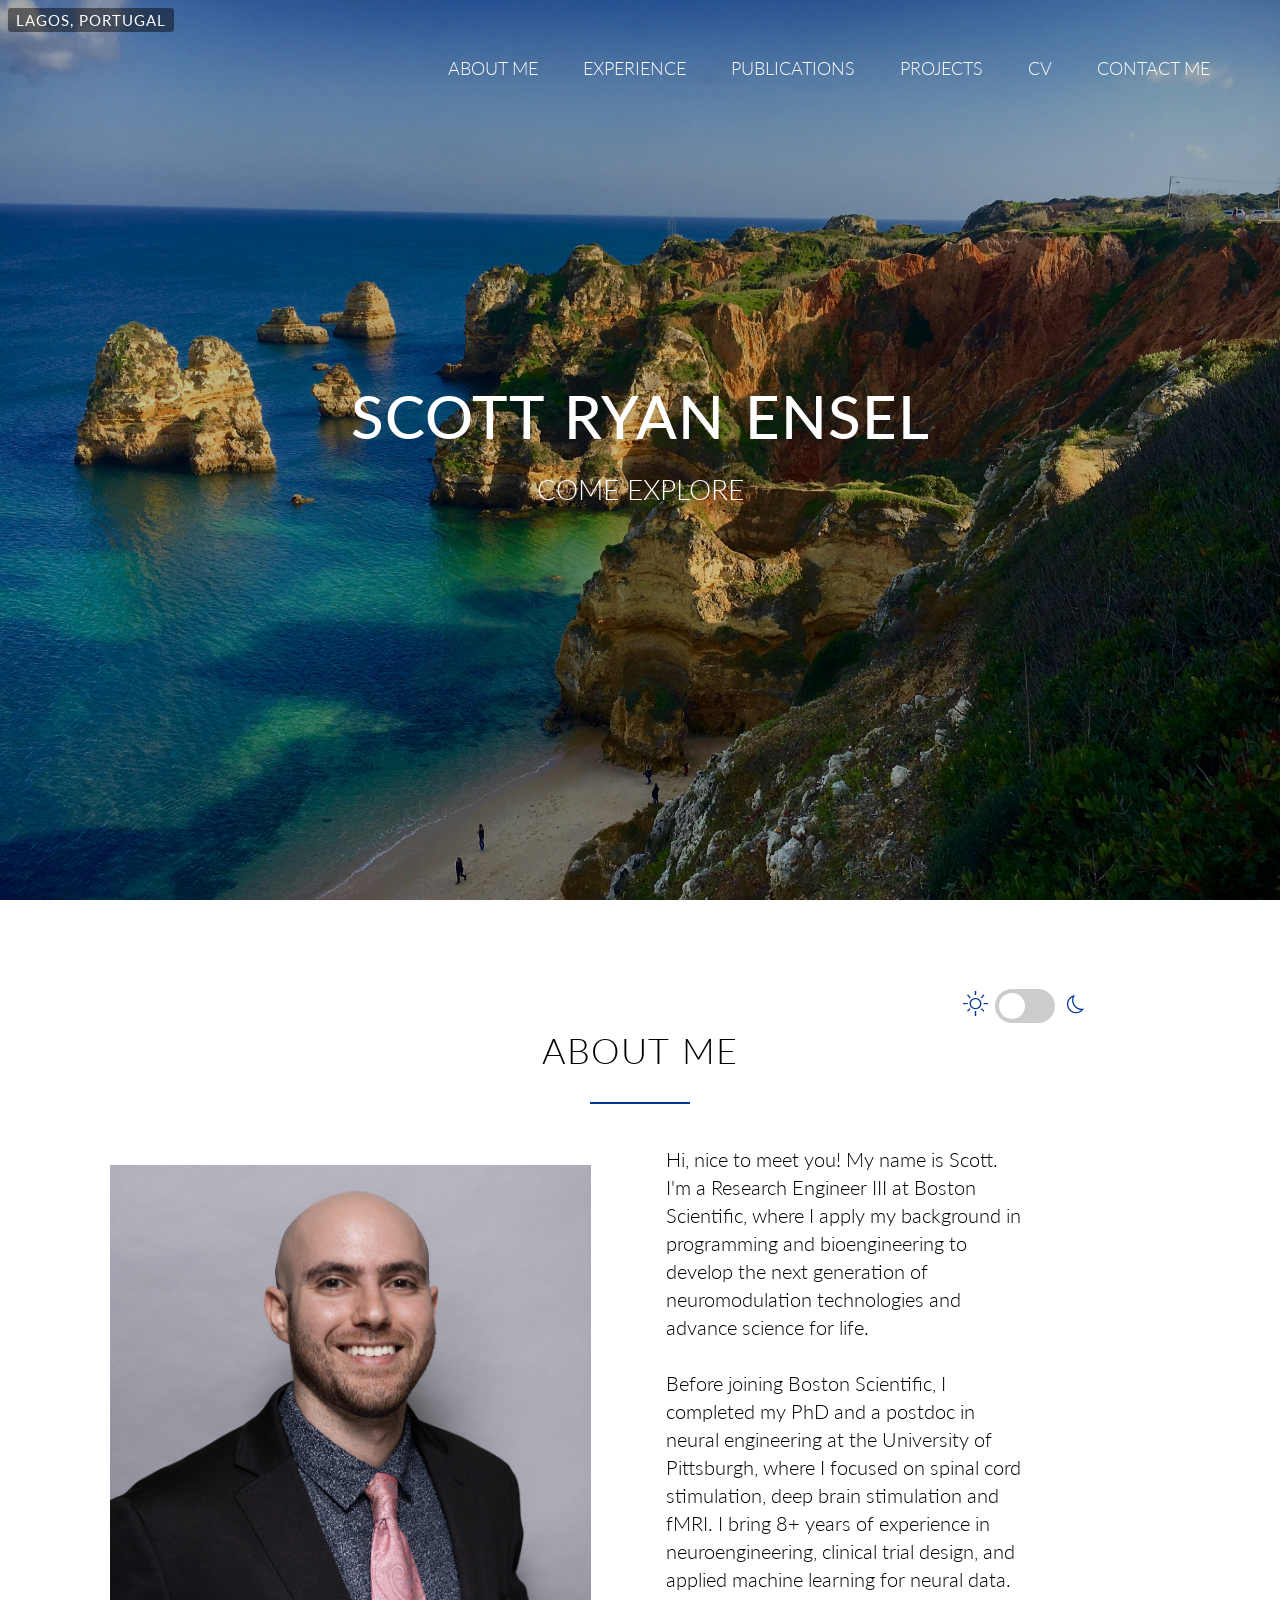
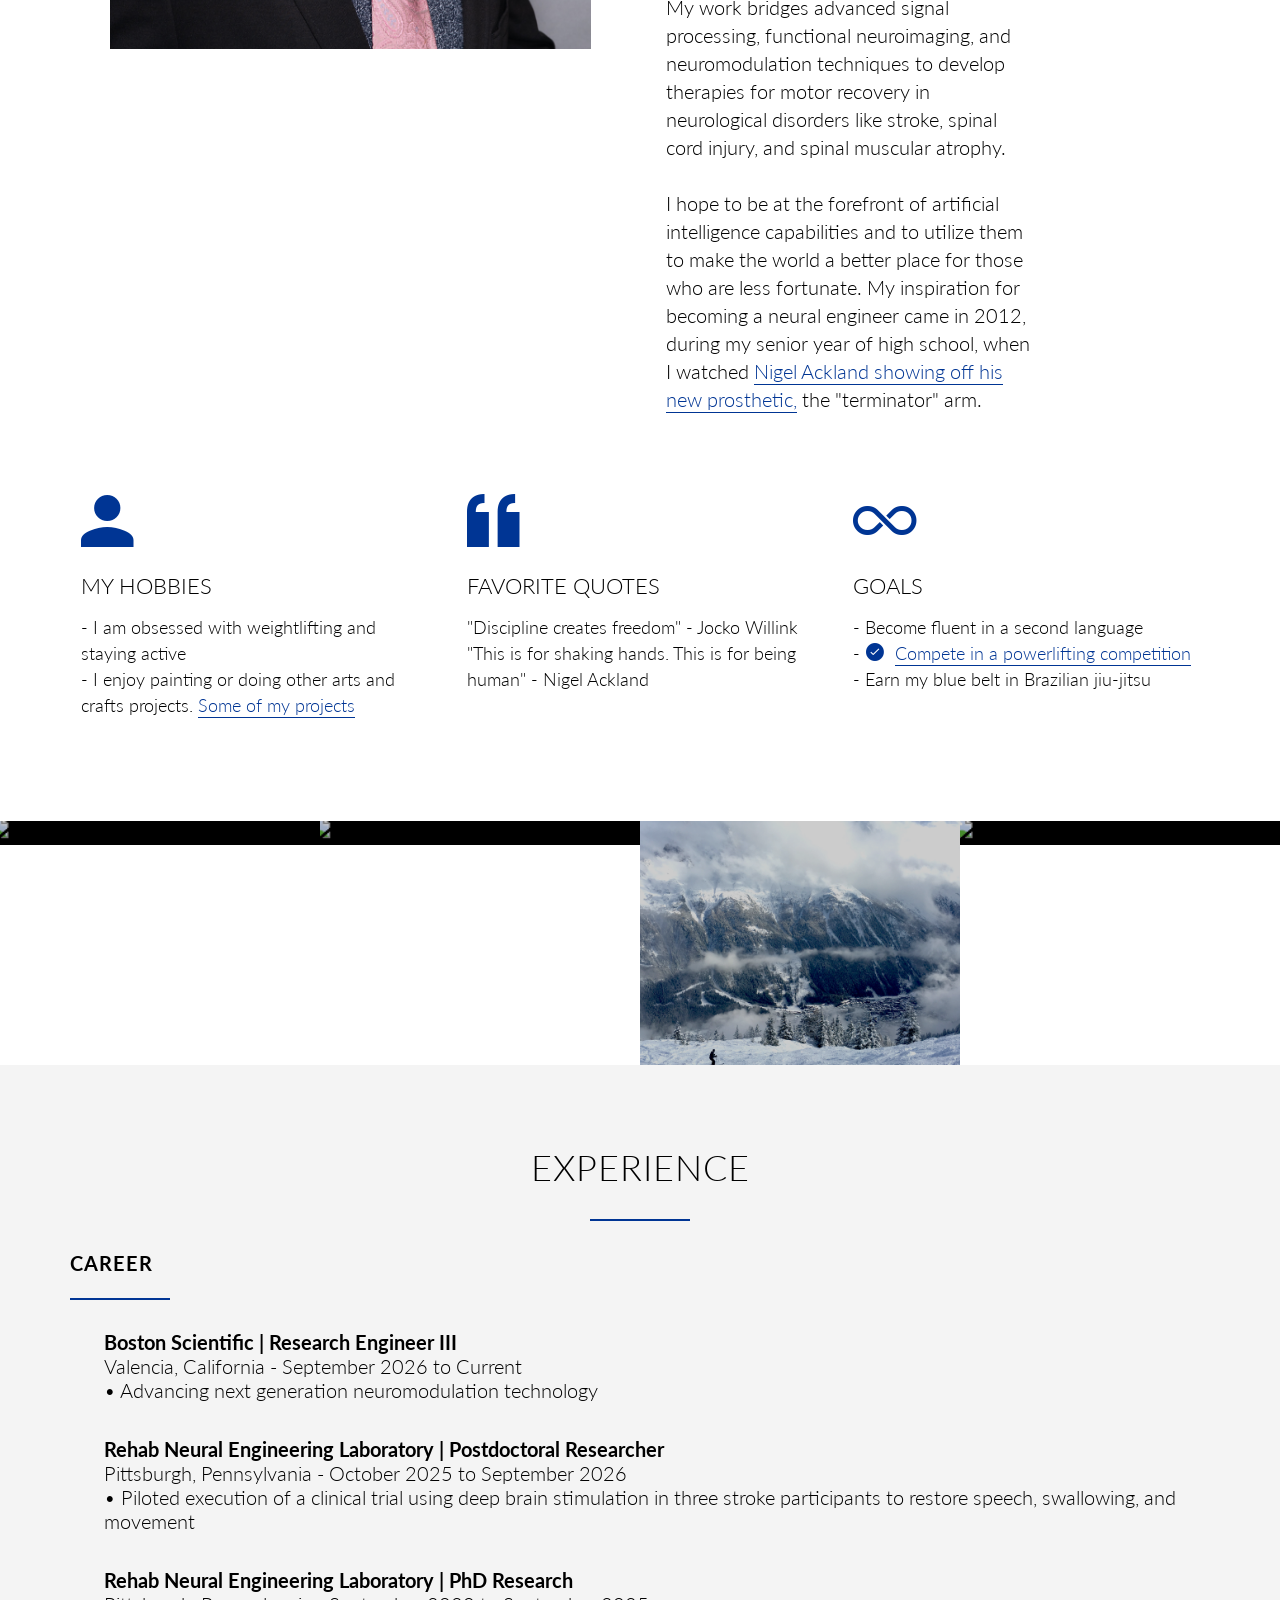
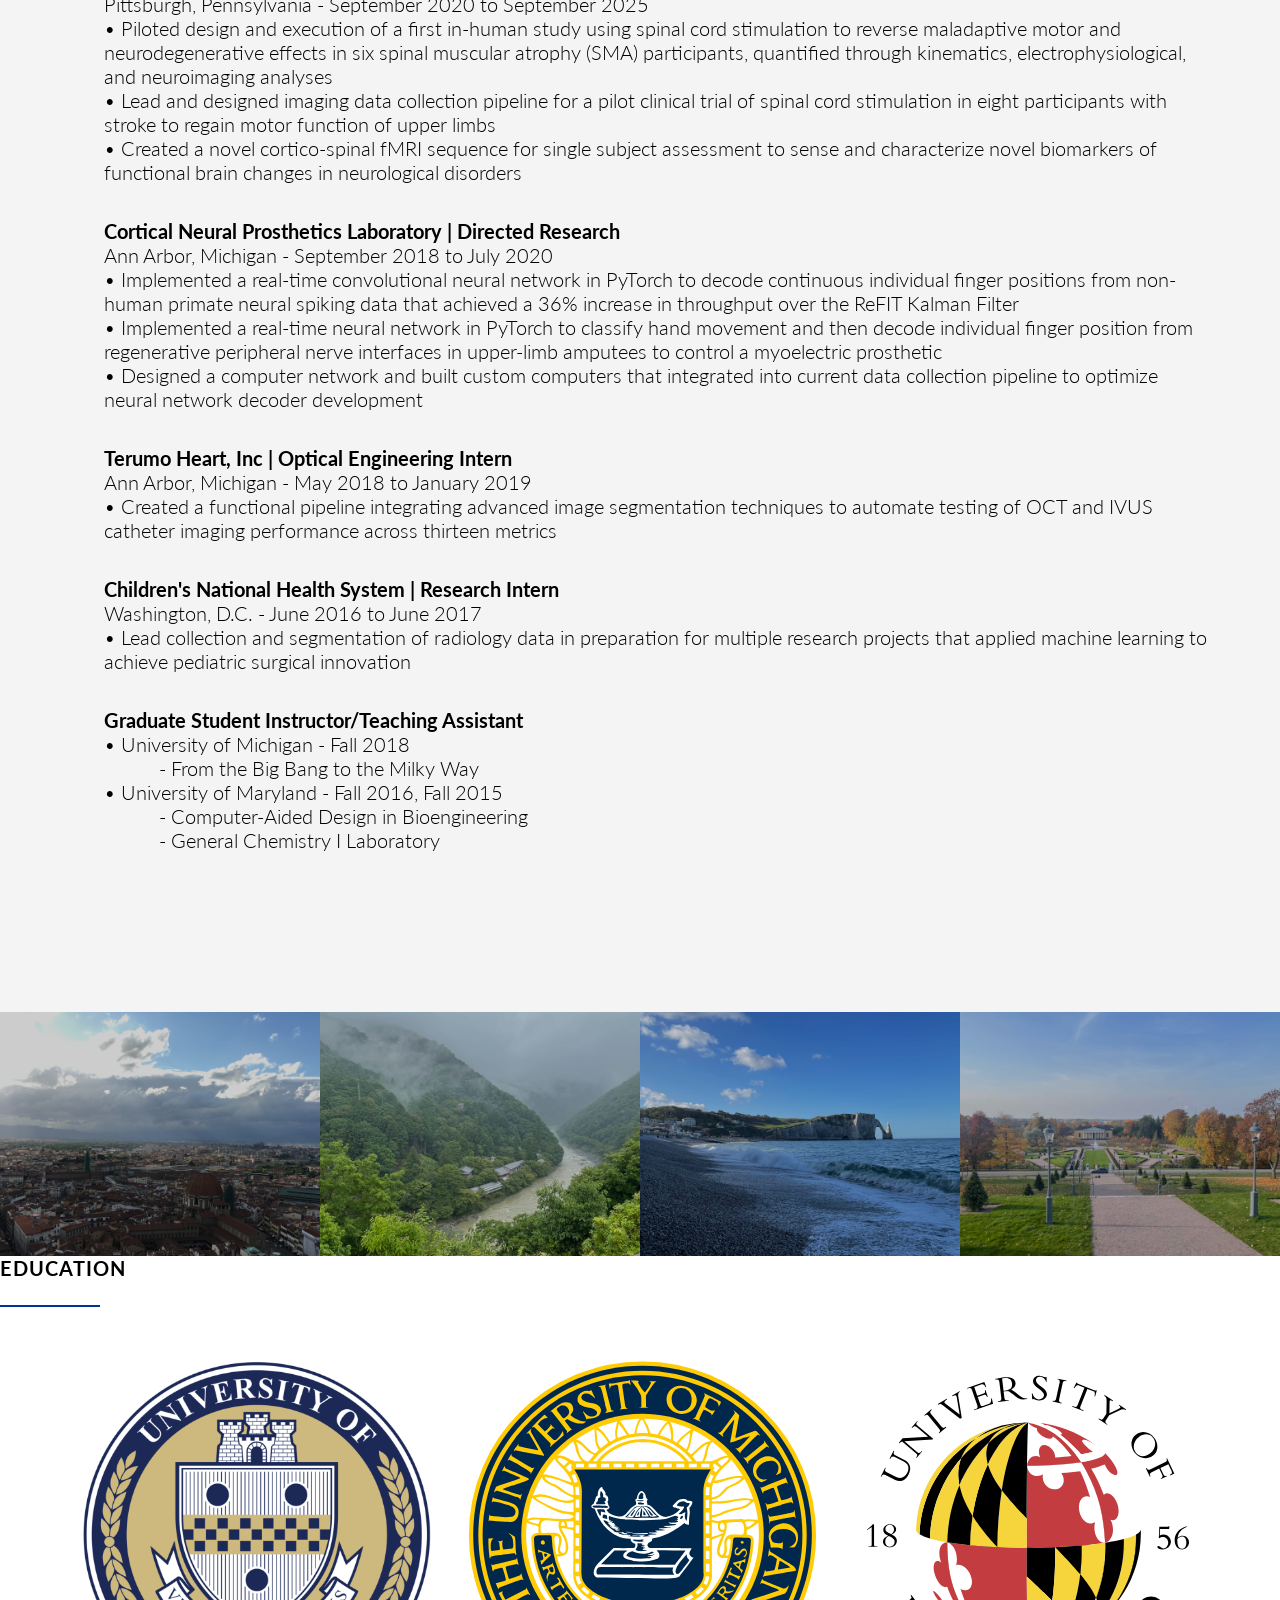
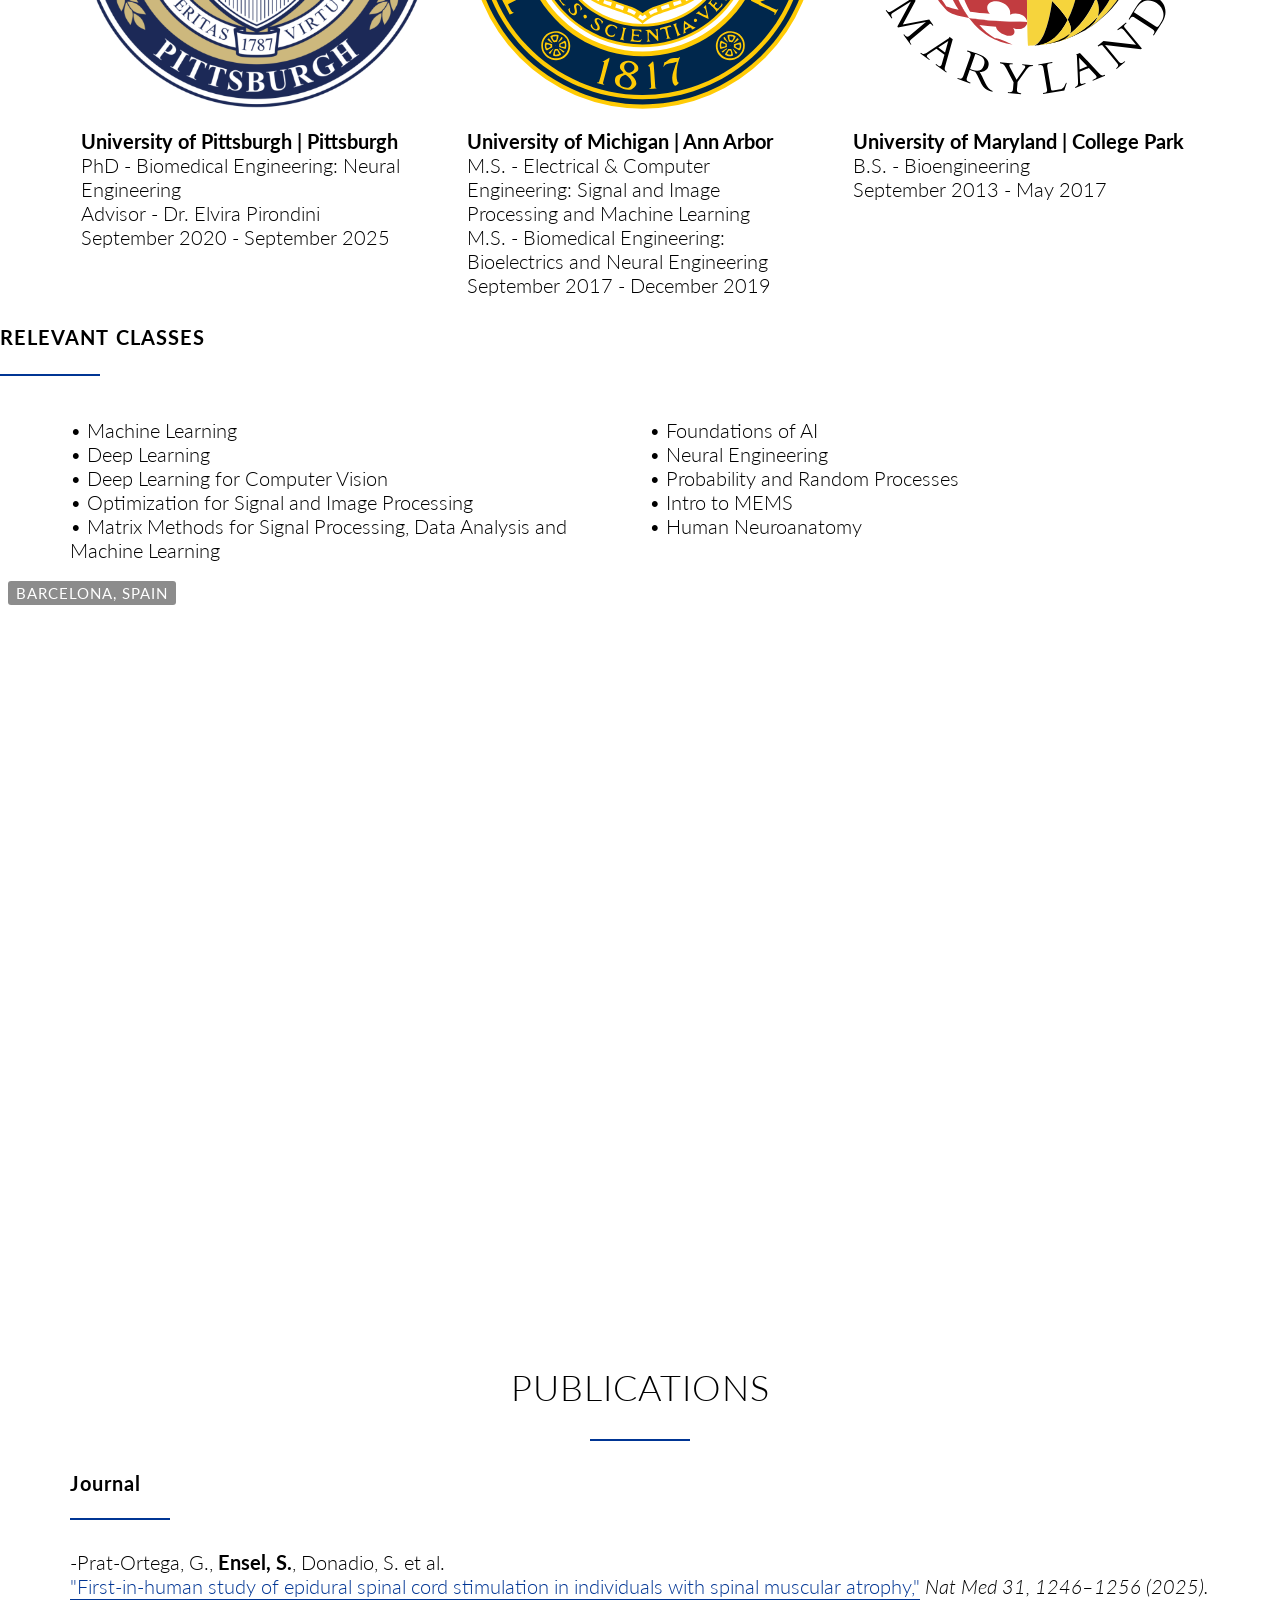
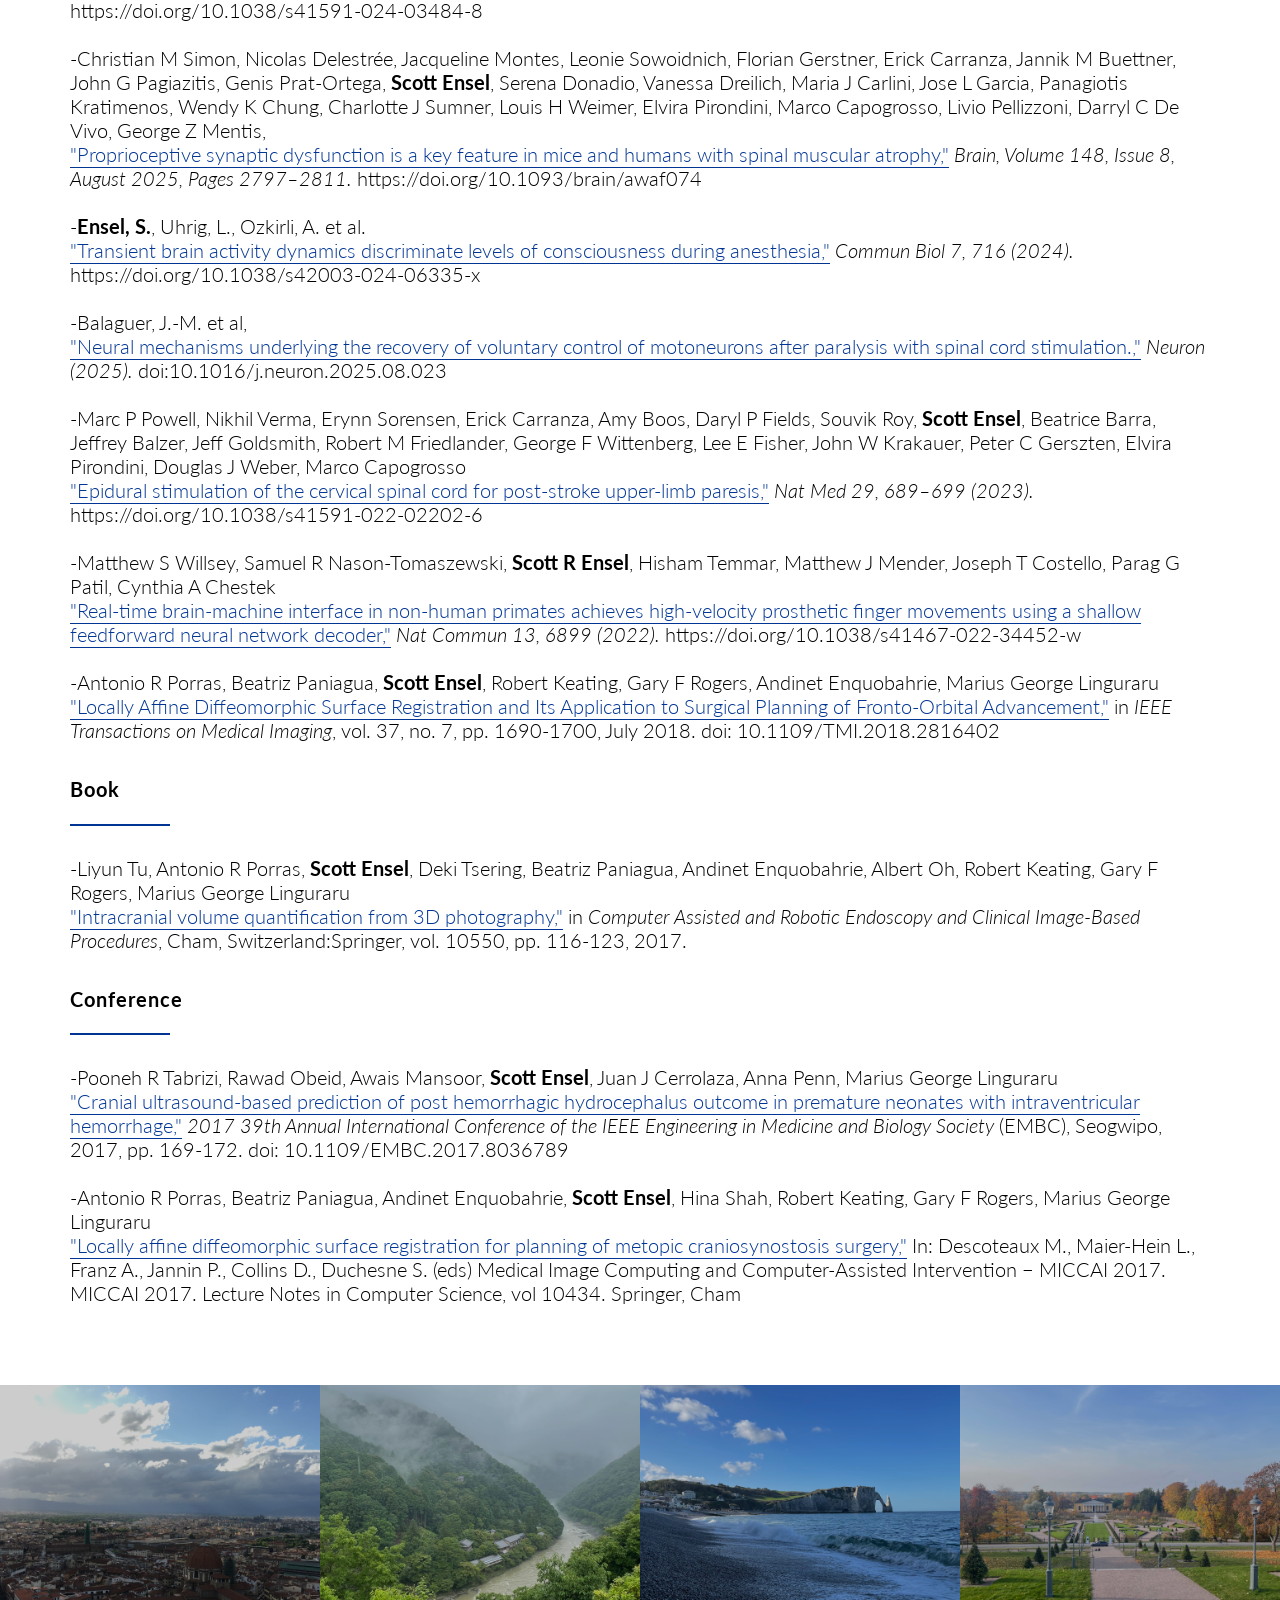
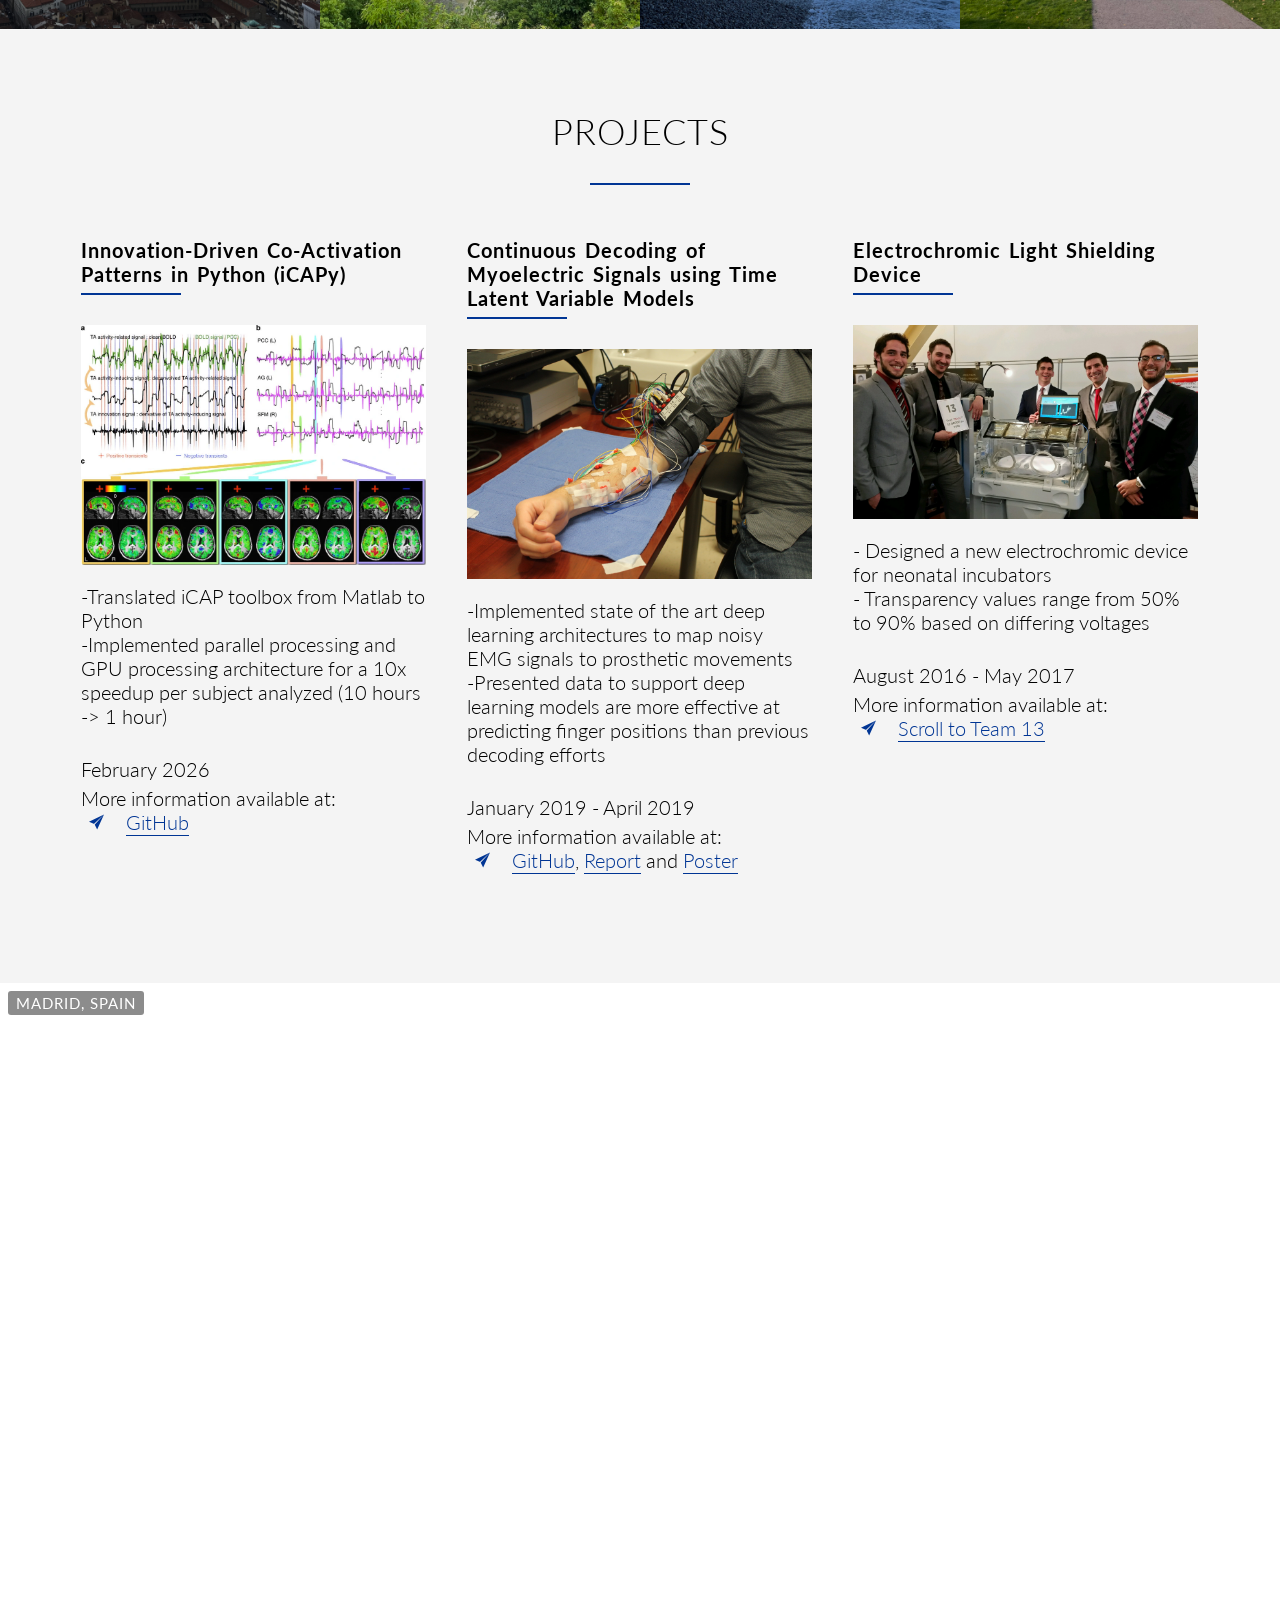
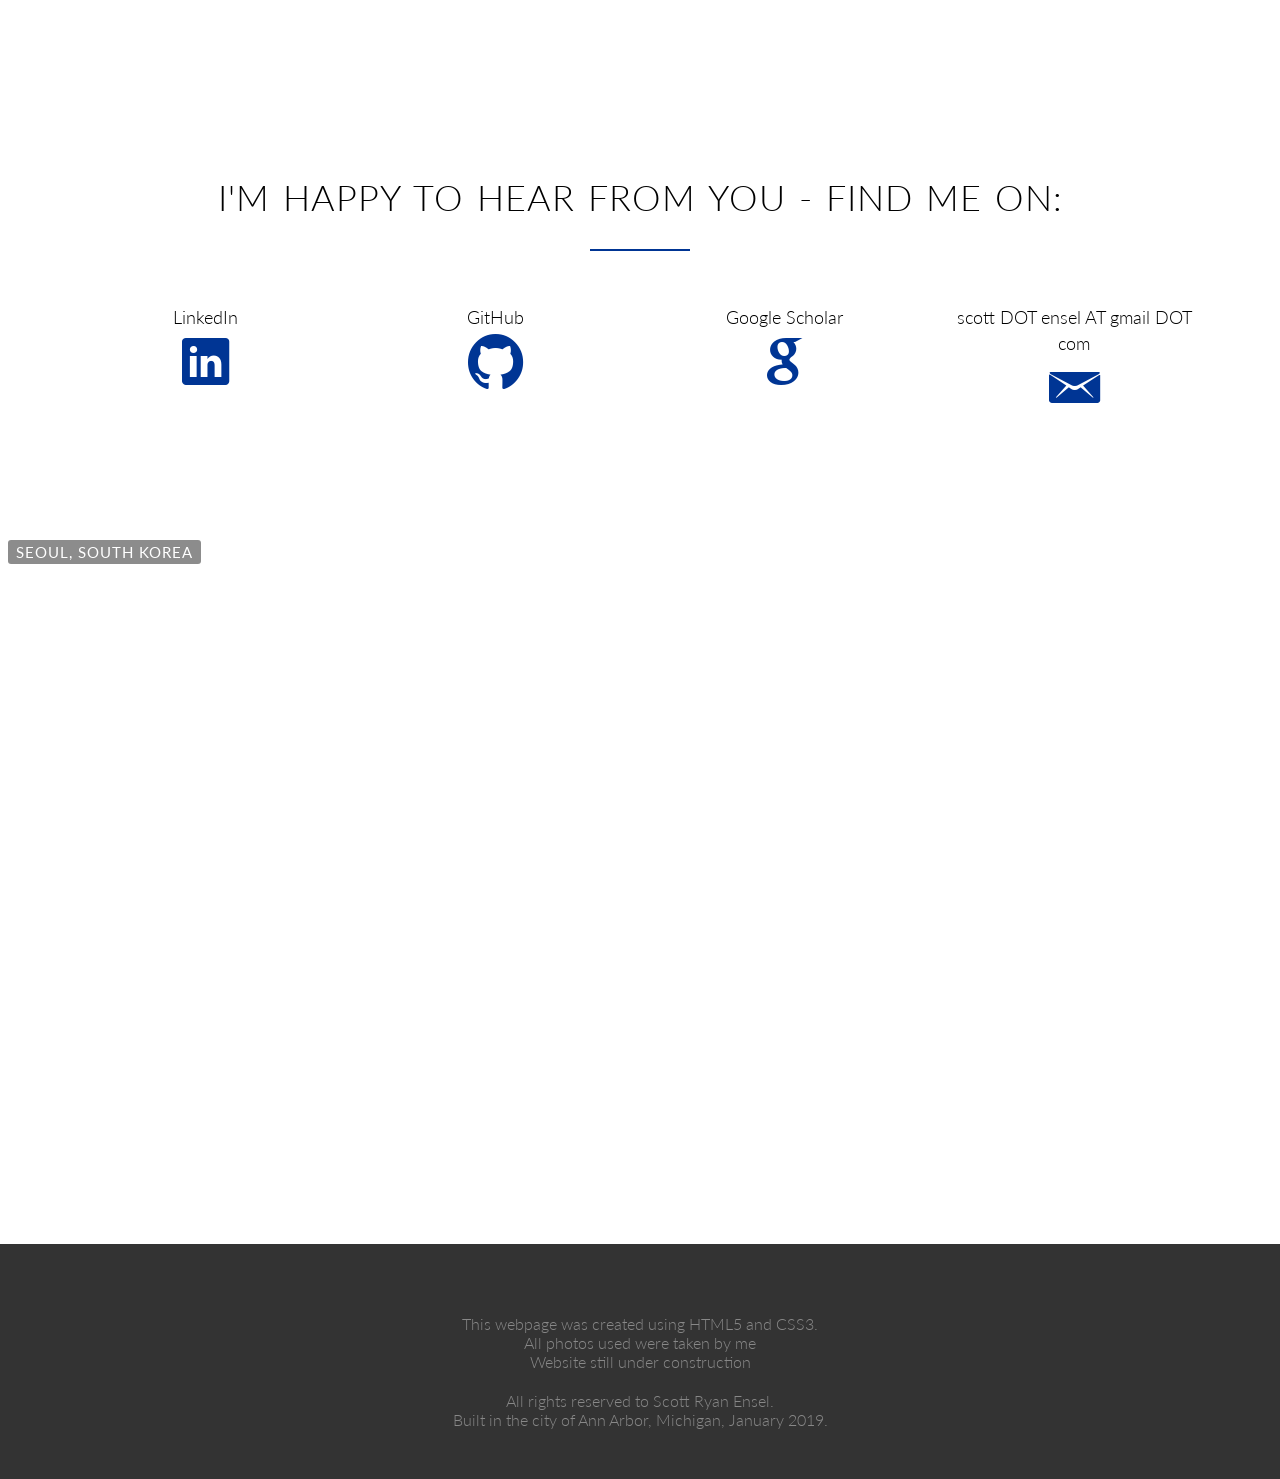
==== index.html @ d11f2698 "Update index.html" ====
<!DOCTYPE html>
<html lang="en">
    <head>
        <!-- <script>document.write('<script src="http://' + (location.host || 'localhost').split(':')[0] + ':35729/livereload.js?snipver=1"></' + 'script>')</script>-->

        <meta charset="utf-8">
        <meta name="viewport" content="width=device-width, initial-scale=1.0">
        <meta name="description" content="Scott Ensel Resume">

        <link rel="stylesheet" type="text/css" href="vendors/css/normalize.css">
        <link rel="stylesheet" type="text/css" href="vendors/css/grid.css">
        <link rel="stylesheet" type="text/css" href="vendors/css/ionicons.min.css">
        <link rel="stylesheet" type="text/css" href="vendors/css/animate.css">
        <link rel="stylesheet" type="text/css" href="resources/css/style.css">
        <link rel="stylesheet" type="text/css" href="resources/css/queries.css">
        <link href='http://fonts.googleapis.com/css?family=Lato:100,300,400,300italic' rel='stylesheet' type='text/css'>
        <title>Scott R. Ensel | Neural Engineer</title>

    </head>
    <body>
        <header>
            <div class="hero-image">
            <div class="photo-caption">Lagos, Portugal</div>
            <nav>
                <div class="row">
                    <ul class="main-nav js--main-nav">
                        <li><a href="#features">About Me</a></li>
                        <li><a href="#works">Experience</a></li>
                        <li><a href="#pubs">Publications</a></li>
                        <li><a href="#cities">Projects</a></li>
                        <li><a href="resources/docs/Ensel_Scott_CV_.pdf" target="_blank" rel="noopener" class="cv-link">CV</a></li>
                        <li><a href="#plans">Contact me</a></li>
                    </ul>
                    <a class="mobile-nav-icon js--nav-icon"><i class="ion-navicon-round"></i></a>
                </div>
            </nav>
                <div class="hero-text-box">
                    <h1>Scott Ryan Ensel</h1>
                    <h4> Come Explore </h4>
                </div>
            </div>
        </header>

        <section class="section-features js--section-features" id="features">

        <div class="switch-wrapper">
            <i class="ion-ios-sunny-outline icon-medium"></i>
            <label class="switch">
                <input type="checkbox">
                <span class="slider round"></span>
            </label>
            <i class="ion-ios-moon-outline icon-medium"></i>
        </div>

        <div class="row">
            <h2>About Me </h2>
        </div>
            <div class="row">

                <div class="col span-1-of-2">
                    <figure class="myphoto">

                        <img style='height: 100%; width: 100%; object-fit: contain' src="resources/img/profile_pic.jpeg" alt="My Picture">

                    </figure>
                </div>

                <div class="col span-1-of-2">
                    <p class="long-copy">

                    Hi, nice to meet you! My name is Scott.<br>
                    I'm a Research Engineer III at Boston Scientific, where I apply my background in programming and bioengineering to develop the next generation of neuromodulation technologies and advance science for life.<br><br>

                    Before joining Boston Scientific, I completed my PhD and a postdoc in neural engineering at the University of Pittsburgh, where I focused on spinal cord stimulation, deep brain stimulation and fMRI. I bring 8+ years of experience in neuroengineering, clinical trial design, and applied machine learning for neural data. My work bridges advanced signal processing, functional neuroimaging, and neuromodulation techniques to develop therapies for motor recovery in neurological disorders like stroke, spinal cord injury, and spinal muscular atrophy.<br><br>

                    I hope to be at the forefront of artificial intelligence capabilities and to utilize them to make the world a better place for those who are less fortunate. My inspiration for becoming a neural engineer came in 2012, during my senior year of high school, when I watched <a href="https://www.youtube.com/watch?v=_qUPnnROxvY" target="_blank">Nigel Ackland showing off his new prosthetic,</a> the "terminator" arm.<br>
                    </p>
                </div>
            </div>

            <div class="row js--wp-1">
                <div class="col span-1-of-3 box">
                    <i class="ion-android-person icon-big"></i>
                    <h3>My Hobbies</h3>
                    <p>
                        - I am obsessed with weightlifting and staying active
                        <br> 
                        - I enjoy painting or doing other arts and crafts projects.
                        <a href="https://imgur.com/a/xQtozTx" target="_blank">Some of my projects</a>
                    </p>
                </div>
                <div class="col span-1-of-3 box">
                    <i class="ion-quote icon-big"></i>
                    <h3> Favorite Quotes </h3>
                    <p>
                        "Discipline creates freedom" - Jocko Willink<br>
                        "This is for shaking hands. This is for being human" - Nigel Ackland
                    </p>
                </div>
                <div class="col span-1-of-3 box">
                    <i class="ion-ios-infinite icon-big"></i>
                    <h3>Goals</h3>
                    <p>
                    - Become fluent in a second language
                    <br>
                    -<i class="ion-ios-checkmark icon-small2"></i> <a href="https://www.openpowerlifting.org/u/scottensel" target="_blank">Compete in a powerlifting competition</a>
                    <br>
                    - Earn my blue belt in Brazilian jiu-jitsu
                    </p>
                </div>
            </div>
        </section>



        <section class="section-meals">
            <ul class="meals-showcase clearfix">
                <li>
                    <figure class="meal-photo">
                        <div class="photo-caption">Chefchaouen, Morocco</div>
                        <img style ='height: 100%; width: 100%; object-fit: contain' src="resources/img/IMG_8203.jpg" alt="bluecity">
                    </figure>
                </li>
                <li>
                    <figure class="meal-photo">
                        <div class="photo-caption">Budapest, Hungary</div>
                        <img  style ='height: 100%; width: 100%; object-fit: contain' src="resources/img/IMG_0021.jpg" alt="palace">
                    </figure>
                </li>
                <li>
                    <figure class="meal-photo">
                        <div class="photo-caption">Chamonix, France</div>
                        <img  style ='height: 100%; width: 100%; object-fit: contain' src="resources/img/IMG_8365.jpg" alt="mountain">
                    </figure>
                </li>
                <li>
                    <figure class="meal-photo">
                        <div class="photo-caption">Cliffs of Moher, Ireland</div>
                        <img src="resources/img/IMG_86262.jpg" alt="cliffs">
                    </figure>
                </li>
            </ul>

        </section>


        <section class="section-steps" id="works">
            

            <div class="row">
                <h2>Experience</h2>
            </div>
            <div class="row">

                <h5> CAREER</h5>
                <div class="works-step clearfix">
                <!--<div>1</div>-->
                <strong>Boston Scientific | Research Engineer III</strong><br>
                Valencia, California - September 2026 to Current <br>
                •   Advancing next generation neuromodulation technology
                </div>

                <div class="works-step clearfix">
                <!--<div>1</div>-->
                <strong>Rehab Neural Engineering Laboratory | Postdoctoral Researcher</strong><br>
                Pittsburgh, Pennsylvania - October 2025 to September 2026 <br>
                •   Piloted execution of a clinical trial using deep brain stimulation in three stroke participants to restore speech, swallowing, and movement
                </div>

                <div class="works-step clearfix">
                <!--<div>1</div>-->
                <strong>Rehab Neural Engineering Laboratory | PhD Research</strong><br>
                Pittsburgh, Pennsylvania - September 2020 to September 2025 <br>
                •	Piloted design and execution of a first in-human study using spinal cord stimulation to reverse maladaptive motor and neurodegenerative effects in six spinal muscular atrophy (SMA) participants, quantified through kinematics, electrophysiological, and neuroimaging analyses <br>
                •	Lead and designed imaging data collection pipeline for a pilot clinical trial of spinal cord stimulation in eight participants with stroke to regain motor function of upper limbs<br>
                •	Created a novel cortico-spinal fMRI sequence for single subject assessment to sense and characterize novel biomarkers of functional brain changes in neurological disorders 
                </div>

                <div class="works-step clearfix">
                <!--<div>1</div>-->
                <strong>Cortical Neural Prosthetics Laboratory | Directed Research </strong><br>
                Ann Arbor, Michigan - September 2018 to July 2020 <br>
                •	Implemented a real-time convolutional neural network in PyTorch to decode continuous individual finger positions from non-human primate neural spiking data that achieved a 36% increase in throughput over the ReFIT Kalman Filter <br>   
                •	Implemented a real-time neural network in PyTorch to classify hand movement and then decode individual finger position from regenerative peripheral nerve interfaces in upper-limb amputees to control a myoelectric prosthetic<br>
                •	Designed a computer network and built custom computers that integrated into current data collection pipeline to optimize neural network decoder development<br>
                </div>

                <div class="works-step clearfix">
                <!--<div>2</div>-->
                <strong>Terumo Heart, Inc | Optical Engineering Intern</strong><br>
                Ann Arbor, Michigan - May 2018 to January 2019<br>
                •	Created a functional pipeline integrating advanced image segmentation techniques to automate testing of OCT and IVUS catheter imaging performance across thirteen metrics
                </div>

                <div class="works-step clearfix">
                <strong>Children's National Health System | Research Intern</strong><br>
                Washington, D.C. - June 2016 to June 2017<br>
                •	Lead collection and segmentation of radiology data in preparation for multiple research projects that applied machine learning to achieve pediatric surgical innovation 
                </div>

                <div class="works-step clearfix">
                <strong>Graduate Student Instructor/Teaching Assistant</strong><br>
                •	University of Michigan - Fall 2018
                    <p style="text-indent: 5%">- From the Big Bang to the Milky Way</p>
                •	University of Maryland - Fall 2016, Fall 2015<br>
                    <p style="text-indent: 5%">- Computer-Aided Design in Bioengineering<br></p>
                    <p style="text-indent: 5%">- General Chemistry I Laboratory<br></p>
                </div>


        </section>
        

                <section class="section-meals">
                    <ul class="meals-showcase clearfix">
                        <li>
                            <figure class="meal-photo">
                                <div class="photo-caption">Florence, Italy</div>
                                <img style ='height: 100%; width: 100%; object-fit: contain' src="resources/img/IMG_0128.jpeg" alt="other">
                            </figure>
                        </li>
                        <li>
                            <figure class="meal-photo">
                                <div class="photo-caption">Arashiyama, Japan</div>
                                <img  style ='height: 100%; width: 100%; object-fit: contain' src="resources/img/IMG_0179.jpeg" alt="2">
                            </figure>
                        </li>
                        <li>
                            <figure class="meal-photo">
                                <div class="photo-caption">Etretat, France</div>
                                <img  style ='height: 100%; width: 100%; object-fit: contain' src="resources/img/IMG_1529.jpeg" alt="fre">
                            </figure>
                        </li>
                        <li>
                            <figure class="meal-photo">
                                <div class="photo-caption">Uppsala, Sweden</div>
                                <img  style ='height: 100%; width: 100%; object-fit: contain' src="resources/img/IMG_1361.jpeg" alt="fre">
                            </figure>
                        </li>
                    </ul>

                </section>



                <h5> EDUCATION </h5>
                <div class="row js--wp-3">
                    <div class="col span-1-of-3 box">
                        <div class="center-img">
                            <img src="resources/img/Pitt.svg.png" alt="Pittsburgh Logo" class="img-resize"/>
                        </div>
                        <div class="city-feature">
                           <strong>University of Pittsburgh | Pittsburgh</strong> <br>
                            PhD - Biomedical Engineering: Neural Engineering<br>Advisor - Dr. Elvira Pirondini<br> September 2020 - September 2025
                        </div>
                    </div>
                    <div class="col span-1-of-3 box">
                        <div class="center-img">
                            <img src="resources/img/University_of_Michigan_seal.svg" alt="Umich Logo" class="img-resize"/>
                        </div>
                        <div class="city-feature">
                           <strong>University of Michigan | Ann Arbor</strong> <br>
                            M.S. - Electrical & Computer Engineering: Signal and Image Processing and Machine Learning<br>
                            M.S. - Biomedical Engineering: Bioelectrics and Neural Engineering<br>September 2017 - December 2019
                        </div>
                    </div>
                    <div class="col span-1-of-3 box">
                        <div class="center-img">
                                <img id="img-switch" src="resources/img/university-of-maryland-1-logo-svg-vector.svg"
                                alt="UMD Logo" class="img-resize"/>
                        </div>
                        <div class="city-feature">
                            <strong>University of Maryland | College Park</strong>
                            <br>B.S. - Bioengineering<br>
                            September 2013 - May 2017
                        </div>
                    </div>
                </div>


                <h5> RELEVANT CLASSES </h5>
                <div class="row">

                <div class="col span-1-of-2">
              <!--   <div class="works-step clearfix"> -->
                •	Machine Learning<br>
                •	Deep Learning<br>
                •	Deep Learning for Computer Vision<br>
                •	Optimization for Signal and Image Processing<br>
                •	Matrix Methods for Signal Processing, Data Analysis and Machine Learning<br>
               <!-- </div>-->
                </div>
                <div class="col span-1-of-2">
                •	Foundations of AI <br>
                •	Neural Engineering<br>
                •	Probability and Random Processes<br>
                •	Intro to MEMS<br>
                •	Human Neuroanatomy<br>
                </div>
                </div>
            </div>

        <section class="section-testimonials2">
            <div class="photo-caption">Barcelona, Spain</div>
            <br>
            <br>
            <br>
            <br>
            <br>
            <br>
            <br>
            <br>
            <br>
            <br>
            <br>
            <br>
            <br>
            <br>
            <br>
            <br>
            <br>
            <br>
            <br>
            <br>
            <br>
            <br>
            <br>
        </section> 


        <section class="section-pubs" id="pubs">
            <div class="row">
            <h2>Publications</h2>
            </div>
            <div class="row">
                <h5>Journal</h5>
                <div class="works-step2 clearfix">

                -Prat-Ortega, G., <strong>Ensel, S.</strong>, Donadio, S. et al.<br>
                <a href="https://www.nature.com/articles/s41591-024-03484-8" target="_blank"> "First-in-human study of epidural spinal cord stimulation in individuals with spinal muscular atrophy,"</a>
                <i>Nat Med 31, 1246–1256 (2025).</i> https://doi.org/10.1038/s41591-024-03484-8<br>
                <br>

                -Christian M Simon, Nicolas Delestrée, Jacqueline Montes, Leonie Sowoidnich, Florian Gerstner, Erick Carranza, Jannik M Buettner, John G Pagiazitis, Genis Prat-Ortega, <strong>Scott Ensel</strong>, Serena Donadio, Vanessa Dreilich, Maria J Carlini, Jose L Garcia, Panagiotis Kratimenos, Wendy K Chung, Charlotte J Sumner, Louis H Weimer, Elvira Pirondini, Marco Capogrosso, Livio Pellizzoni, Darryl C De Vivo, George Z Mentis,<br>
                <a href="https://academic.oup.com/brain/article-abstract/148/8/2797/8029810" target="_blank"> "Proprioceptive synaptic dysfunction is a key feature in mice and humans with spinal muscular atrophy,"</a>
                <i>Brain, Volume 148, Issue 8, August 2025, Pages 2797–2811.</i> https://doi.org/10.1093/brain/awaf074<br>
                <br>

                -<strong>Ensel, S.</strong>, Uhrig, L., Ozkirli, A. et al.<br>
                <a href="https://www.nature.com/articles/s42003-024-06335-x" target="_blank"> "Transient brain activity dynamics discriminate levels of consciousness during anesthesia,"</a>
                <i>Commun Biol 7, 716 (2024).</i> https://doi.org/10.1038/s42003-024-06335-x<br>
                <br>

                -Balaguer, J.-M. et al,<br>
                <a href="https://www.cell.com/neuron/fulltext/S0896-6273(25)00658-0" target="_blank"> "Neural mechanisms underlying the recovery of voluntary control of motoneurons after paralysis with spinal cord stimulation.,"</a>
                <i>Neuron (2025).</i> doi:10.1016/j.neuron.2025.08.023<br>
                <br>

                -Marc P Powell, Nikhil Verma, Erynn Sorensen, Erick Carranza, Amy Boos, Daryl P Fields, Souvik Roy, <strong>Scott Ensel</strong>, Beatrice Barra, Jeffrey Balzer, Jeff Goldsmith, Robert M Friedlander, George F Wittenberg, Lee E Fisher, John W Krakauer, Peter C Gerszten, Elvira Pirondini, Douglas J Weber, Marco Capogrosso<br>
                <a href="https://www.nature.com/articles/s41591-022-02202-6" target="_blank"> "Epidural stimulation of the cervical spinal cord for post-stroke upper-limb paresis,"</a>
                <i>Nat Med 29, 689–699 (2023).</i> https://doi.org/10.1038/s41591-022-02202-6<br>
                <br>

                -Matthew S Willsey, Samuel R Nason-Tomaszewski, <strong>Scott R Ensel</strong>, Hisham Temmar, Matthew J Mender, Joseph T Costello, Parag G Patil, Cynthia A Chestek<br>
                <a href="https://www.nature.com/articles/s41467-022-34452-w" target="_blank"> "Real-time brain-machine interface in non-human primates achieves high-velocity prosthetic finger movements using a shallow feedforward neural network decoder,"</a>
                <i>Nat Commun 13, 6899 (2022).</i> https://doi.org/10.1038/s41467-022-34452-w<br>
                <br>

                -Antonio R Porras, Beatriz Paniagua, <strong>Scott Ensel</strong>, Robert Keating, Gary F Rogers, Andinet Enquobahrie, Marius George Linguraru<br>
                <a href="https://ieeexplore.ieee.org/abstract/document/8317003" target="_blank"> "Locally Affine Diffeomorphic Surface Registration and Its Application to Surgical Planning of Fronto-Orbital Advancement,"</a>
                in <i>IEEE Transactions on Medical Imaging</i>, vol. 37, no. 7, pp. 1690-1700, July 2018.
                doi: 10.1109/TMI.2018.2816402

                </div>
                <h5>Book</h5>
                <div class="works-step2 clearfix">
                -Liyun Tu, Antonio R Porras, <strong>Scott Ensel</strong>, Deki Tsering, Beatriz Paniagua, Andinet Enquobahrie, Albert Oh, Robert Keating, Gary F Rogers, Marius George Linguraru<br>
                <a href="https://www.ncbi.nlm.nih.gov/pmc/articles/PMC5695698/" target="_blank"> "Intracranial volume quantification from 3D photography,"</a>
                in <i>Computer Assisted and Robotic Endoscopy and Clinical Image-Based Procedures</i>, Cham, Switzerland:Springer, vol. 10550, pp. 116-123, 2017.<br>
                </div>
                <h5>Conference</h5>
                <div class="works-step2 clearfix">
                -Pooneh R Tabrizi, Rawad Obeid, Awais Mansoor, <strong>Scott Ensel</strong>, Juan J Cerrolaza, Anna Penn, Marius George Linguraru<br>
                <a href="https://ieeexplore.ieee.org/abstract/document/8036789" target="_blank"> "Cranial ultrasound-based prediction of post hemorrhagic hydrocephalus outcome in premature neonates with intraventricular hemorrhage,"</a>
                <i>2017 39th Annual International Conference of the IEEE Engineering in Medicine and Biology Society </i>(EMBC), Seogwipo, 2017, pp. 169-172. doi: 10.1109/EMBC.2017.8036789<br>
                <br>
                -Antonio R Porras, Beatriz Paniagua, Andinet Enquobahrie, <strong>Scott Ensel</strong>, Hina Shah, Robert Keating, Gary F Rogers, Marius George Linguraru<br>
                <a href="https://link.springer.com/chapter/10.1007/978-3-319-66185-8_54" target="_blank"> "Locally affine diffeomorphic surface registration for planning of metopic craniosynostosis surgery,"</a>
                In: Descoteaux M., Maier-Hein L., Franz A., Jannin P., Collins D., Duchesne S. (eds) Medical Image Computing and Computer-Assisted Intervention − MICCAI 2017. MICCAI 2017. Lecture Notes in Computer Science, vol 10434. Springer, Cham
                </div>
            </div>
        </section>

        <section class="section-meals">
            <ul class="meals-showcase clearfix">
                <li>
                    <figure class="meal-photo">
                        <div class="photo-caption">Florence, Italy</div>
                        <img style ='height: 100%; width: 100%; object-fit: contain' src="resources/img/IMG_0128.jpeg" alt="other">
                    </figure>
                </li>
                <li>
                    <figure class="meal-photo">
                        <div class="photo-caption">Arashiyama, Japan</div>
                        <img  style ='height: 100%; width: 100%; object-fit: contain' src="resources/img/IMG_0179.jpeg" alt="2">
                    </figure>
                </li>
                <li>
                    <figure class="meal-photo">
                        <div class="photo-caption">Etretat, France</div>
                        <img  style ='height: 100%; width: 100%; object-fit: contain' src="resources/img/IMG_1529.jpeg" alt="fre">
                    </figure>
                </li>
                <li>
                    <figure class="meal-photo">
                        <div class="photo-caption">Uppsala, Sweden</div>
                        <img  style ='height: 100%; width: 100%; object-fit: contain' src="resources/img/IMG_1361.jpeg" alt="fre">
                    </figure>
                </li>
            </ul>

        </section>

        <section class="section-cities" id="cities">
            <div class="row">
                <h2>Projects</h2>
            </div>

            <div class="row js--wp-3">


                <div class="col span-1-of-3 box">

                    <h5>Innovation-Driven Co-Activation Patterns in Python (iCAPy)</h5>
                    <img style='height: 100%; width: 100%; object-fit: contain' src="resources/img/icap.jpg"
                    alt="Deep Learning">

                    <div class="city-feature">

                    -Translated iCAP toolbox from Matlab to Python<br>
                    -Implemented parallel processing and GPU processing architecture for a 10x speedup per subject analyzed (10 hours -> 1 hour)
                    </div>
                    <div class="city-feature">
                    <br>
                    February 2026
                    </div>
                    <div class="city-feature">
                        More information available at:<br>
                        <i class="ion-ios-paperplane icon-small"></i>
                        <a href="https://github.com/scottensel/iCAPy" target="_blank"> GitHub</a>
                    </div>
                </div>


                <div class="col span-1-of-3 box">

                    <h5>Continuous Decoding of Myoelectric Signals using Time Latent Variable Models</h5>
                    <img style='height: 100%; width: 100%; object-fit: contain' src="resources/img/IMG_4832.jpg"
                    alt="Deep Learning">

                    <div class="city-feature">

                    -Implemented state of the art deep learning architectures to map noisy EMG signals to prosthetic movements<br>
                    -Presented data to support deep learning models are more effective at predicting finger positions than previous decoding efforts
                    </div>
                    <div class="city-feature">
                    <br>
                    January 2019 - April 2019
                    </div>
                    <div class="city-feature">
                        More information available at:<br>
                        <i class="ion-ios-paperplane icon-small"></i>
                        <a href="https://github.com/bakert0/TCN-NODE-Myoelectric-Experiments-Pytorch" target="_blank"> GitHub</a>, <a href="https://drive.google.com/file/d/17VXTajCmZ0S2DZ0bxnJfj2F_8iVMNwjS/view?usp=sharing" target="_blank"> Report</a> and <a href="https://drive.google.com/file/d/1hT5mde6kxeZTFX5F1NpVjTZ3htVB2axr/view?usp=sharing" target="_blank"> Poster</a>
                    </div>
                </div>

                <div class="col span-1-of-3 box">

                    <h5>Electrochromic Light Shielding Device</h5>
                    <img  style='height: 100%; width: 100%; object-fit: contain'
                 src="resources/img/IMG_1565.jpeg" alt="Team 13">

                    <div class="city-feature">
                    -	Designed a new electrochromic device for neonatal incubators<br>
                    -	Transparency values range from 50% to 90% based on differing voltages


                    </div>
                    <div class="city-feature">
                    <br>
                    August 2016 - May 2017
                    </div>
                    <div class="city-feature">
                        More information available at:<br>
                        <i class="ion-ios-paperplane icon-small"></i>
                        <a href="https://bioe.umd.edu/news/story/bioe-capstone-2017-projects-focus-on-pediatric-care-physical-therapy-pulmonary-tumors-and-more" target="_blank"> Scroll to Team 13</a>
                    </div>
                </div>


            </div>

        </section>

        <section class="section-testimonials" id="cities">
            <div class="photo-caption">Madrid, Spain</div>
            <br>
            <br>
            <br>
            <br>
            <br>
            <br>
            <br>
            <br>
            <br>
            <br>
            <br>
            <br>
            <br>
            <br>
            <br>
            <br>
            <br>
            <br>
            <br>
            <br>
            <br>
            <br>
            <br>
            <!-- cds 
            <div class="row">
                <h2>SKILLS</h2>
            </div>
            <div class="row">
                <div class="col span-1-of-2">
                    Python
&nbsp;&nbsp;&nbsp;&nbsp;&nbsp;&nbsp;&nbsp;&nbsp;&nbsp;&nbsp;&nbsp;&nbsp;&nbsp;&nbsp;&nbsp;&nbsp;&nbsp;
                    <i class="ion-ios-flame icon-small"></i>
                    <i class="ion-ios-flame icon-small"></i>
                    <i class="ion-ios-flame icon-small"></i>
                    <i class="ion-ios-flame icon-small"></i>
                    <i class="ion-ios-flame icon-small"></i>
                    <br>
                    <br>
                    Matlab
&nbsp;&nbsp;&nbsp;&nbsp;&nbsp;&nbsp;&nbsp;&nbsp;&nbsp;&nbsp;&nbsp;&nbsp;&nbsp;&nbsp;&nbsp;&nbsp;&nbsp;
                    <i class="ion-ios-flame icon-small"></i>
                    <i class="ion-ios-flame icon-small"></i>
                    <i class="ion-ios-flame icon-small"></i>
                    <i class="ion-ios-flame icon-small"></i>
                    <i class="ion-ios-flame icon-small"></i>
                    <br>
                    <br>
                    Julia
&nbsp;&nbsp;&nbsp;&nbsp;&nbsp;&nbsp;&nbsp;&nbsp;&nbsp;&nbsp;&nbsp;&nbsp;&nbsp;&nbsp;&nbsp;&nbsp;&nbsp;&nbsp;&nbsp;&nbsp;&nbsp;&nbsp;&nbsp;
                    <i class="ion-ios-flame icon-small"></i>
                    <i class="ion-ios-flame icon-small"></i>
                    <i class="ion-ios-flame icon-small"></i>
                    <i class="ion-ios-flame icon-small"></i>
                    <i class="ion-ios-flame icon-small-gray"></i>
                    <br>
                    <br>
                    R
&nbsp;&nbsp;&nbsp;&nbsp;&nbsp;&nbsp;&nbsp;&nbsp;&nbsp;&nbsp;&nbsp;&nbsp;&nbsp;&nbsp;&nbsp;&nbsp;&nbsp;&nbsp;&nbsp;&nbsp;&nbsp;&nbsp;&nbsp;&nbsp;&nbsp;&nbsp;&nbsp;&nbsp;&nbsp;&nbsp;
                    <i class="ion-ios-flame icon-small"></i>
                    <i class="ion-ios-flame icon-small"></i>
                    <i class="ion-ios-flame icon-small"></i>
                    <i class="ion-ios-flame icon-small"></i>
                    <i class="ion-ios-flame icon-small-gray"></i>
                    <br>
                    <br>
                    C++
&nbsp;&nbsp;&nbsp;&nbsp;&nbsp;&nbsp;&nbsp;&nbsp;&nbsp;&nbsp;&nbsp;&nbsp;&nbsp;&nbsp;&nbsp;&nbsp;&nbsp;&nbsp;&nbsp;&nbsp;&nbsp;&nbsp;&nbsp;&nbsp;
                    <i class="ion-ios-flame icon-small"></i>
                    <i class="ion-ios-flame icon-small"></i>
                    <i class="ion-ios-flame icon-small"></i>
                    <i class="ion-ios-flame icon-small-gray"></i>
                    <i class="ion-ios-flame icon-small-gray"></i>
                    <br>
                    <br>

                </div>

                <div class="col span-1-of-2">
                    Image and Signal Processing
                    <i class="ion-ios-flame icon-small"></i>
                    <i class="ion-ios-flame icon-small"></i>
                    <i class="ion-ios-flame icon-small"></i>
                    <i class="ion-ios-flame icon-small"></i>
                    <i class="ion-ios-flame icon-small"></i>
                    <br>
                    <br>
                    Machine Learning
&nbsp;&nbsp;&nbsp;&nbsp;&nbsp;&nbsp;&nbsp;&nbsp;&nbsp;&nbsp;&nbsp;&nbsp;&nbsp;&nbsp;&nbsp;&nbsp;&nbsp;&nbsp;&nbsp;&nbsp;&nbsp;&nbsp;
                    <i class="ion-ios-flame icon-small"></i>
                    <i class="ion-ios-flame icon-small"></i>
                    <i class="ion-ios-flame icon-small"></i>
                    <i class="ion-ios-flame icon-small"></i>
                    <i class="ion-ios-flame icon-small-gray"></i>
                    <br>
                    <br>
                    Deep Learning
&nbsp;&nbsp;&nbsp;&nbsp;&nbsp;&nbsp;&nbsp;&nbsp;&nbsp;&nbsp;&nbsp;&nbsp;&nbsp;&nbsp;&nbsp;&nbsp;&nbsp;&nbsp;&nbsp;&nbsp;&nbsp;&nbsp;&nbsp;&nbsp;&nbsp;&nbsp;&nbsp;&nbsp;&nbsp;
                    <i class="ion-ios-flame icon-small"></i>
                    <i class="ion-ios-flame icon-small"></i>
                    <i class="ion-ios-flame icon-small"></i>
                    <i class="ion-ios-flame icon-small"></i>
                    <i class="ion-ios-flame icon-small-gray"></i>
                    <br>
                    <br>
                    Computer Vision
&nbsp;&nbsp;&nbsp;&nbsp;&nbsp;&nbsp;&nbsp;&nbsp;&nbsp;&nbsp;&nbsp;&nbsp;&nbsp;&nbsp;&nbsp;&nbsp;&nbsp;&nbsp;&nbsp;&nbsp;&nbsp;&nbsp;&nbsp;&nbsp;
                    <i class="ion-ios-flame icon-small"></i>
                    <i class="ion-ios-flame icon-small"></i>
                    <i class="ion-ios-flame icon-small"></i>
                    <i class="ion-ios-flame icon-small"></i>
                    <i class="ion-ios-flame icon-small-gray"></i>
                    <br>
                    <br>
                </div>
            </div>
        -->
        </section> 


        <section class="section-form" id="plans">
            <div class="row">
                <h2>I'm happy to hear from you - Find me on:</h2>
            </div>
            <div class="row js--wp-1">
                <div class="col span-1-of-4 box">
                    <p class="try_center">LinkedIn<a href="https://www.linkedin.com/in/scottensel/" target="_blank"><i class="ion-social-linkedin icon-big"></i></a></p>
                </div>
                <div class="col span-1-of-4 box">
                  <p class="try_center">GitHub<a href="https://github.com/scottensel" target="_blank"><i class="ion-social-github icon-big"></i></a></p>
                </div>
                <div class="col span-1-of-4 box">
                    <p class="try_center">Google Scholar<a href="https://scholar.google.com/citations?user=1iXaodIAAAAJ&hl=en" target="_blank"><i class="ion-social-google icon-big"></i></a></p>
                </div>
                <div class="col span-1-of-4 box">
                    <p class="try_center">scott DOT ensel AT gmail DOT com<a
                    href="mailto:scott.ensel@gmail.com"><i class="ion-email icon-big"></i></a></p>
                </div>
            </div>

        </section>

        <section class="section-testimonials3">
            <div class="photo-caption">Seoul, South Korea</div>
            <br>
            <br>
            <br>
            <br>
            <br>
            <br>
            <br>
            <br>
            <br>
            <br>
            <br>
            <br>
            <br>
            <br>
            <br>
            <br>
            <br>
            <br>
            <br>
            <br>
            <br>
            <br>
            <br>
        </section> 


        <footer>
            <div class="row">
                <p>
                    This webpage was created using HTML5 and CSS3.<br>
                    All photos used were taken by me <br>
                    Website still under construction <br>
                </p>
                <p>
                    All rights reserved to Scott Ryan Ensel. <br>Built in the city of Ann Arbor, Michigan, January 2019.
                </p>
            </div>
        </footer>
          <script src="https://ajax.googleapis.com/ajax/libs/jquery/1.11.2/jquery.min.js"></script>
    <script src="//cdn.jsdelivr.net/respond/1.4.2/respond.min.js"></script>
    <script src="//cdn.jsdelivr.net/html5shiv/3.7.2/html5shiv.min.js"></script>
    <script src="//cdn.jsdelivr.net/selectivizr/1.0.3b/selectivizr.min.js"></script>
    <script src="vendors/js/jquery.waypoints.min.js"></script>
    <script src="resources/js/script.js"></script>

        <body>
            <button onclick="topFunction()" id="myBtn"
                    style="display: none;"> <i class="ion-android-arrow-dropup-circle icon-big"></i>
            </button>
        </body>

    </body>

</html>
---- vendors/css/grid.css ----
/*  SECTIONS  ============================================================================= */

.section {
	clear: both;
	padding: 0px;
	margin: 0px;
}

/*  GROUPING  ============================================================================= */

.row {
    zoom: 1; /* For IE 6/7 (trigger hasLayout) */
}

.row:before,
.row:after {
    content:"";
    display:table;
}
.row:after {
    clear:both;
}

/*  GRID COLUMN SETUP   ==================================================================== */

.col {
	display: block;
	float:left;
	margin: 1% 0 1% 1.6%;
}

.col:first-child { margin-left: 0; } /* all browsers except IE6 and lower */


/*  REMOVE MARGINS AS ALL GO FULL WIDTH AT 480 PIXELS */

@media only screen and (max-width: 480px) {
	.col {
		/*margin: 1% 0 1% 0%;*/
        margin: 0;
	}
}


/*  GRID OF TWO   ============================================================================= */


.span-2-of-2 {
	width: 100%;
}

.span-1-of-2 {
	width: 49.2%;
}

/*  GO FULL WIDTH AT LESS THAN 480 PIXELS */

@media only screen and (max-width: 480px) {
	.span-2-of-2 {
		width: 100%;
	}
	.span-1-of-2 {
		width: 100%;
	}
}


/*  GRID OF THREE   ============================================================================= */


.span-3-of-3 {
	width: 100%;
}

.span-2-of-3 {
	width: 66.13%;
}

.span-1-of-3 {
	width: 32.26%;
}


/*  GO FULL WIDTH AT LESS THAN 480 PIXELS */

@media only screen and (max-width: 480px) {
	.span-3-of-3 {
		width: 100%;
	}
	.span-2-of-3 {
		width: 100%;
	}
	.span-1-of-3 {
		width: 100%;
	}
}

/*  GRID OF FOUR   ============================================================================= */


.span-4-of-4 {
	width: 100%;
}

.span-3-of-4 {
	width: 74.6%;
}

.span-2-of-4 {
	width: 49.2%;
}

.span-1-of-4 {
	width: 23.8%;
}


/*  GO FULL WIDTH AT LESS THAN 480 PIXELS */

@media only screen and (max-width: 480px) {
	.span-4-of-4 {
		width: 100%;
	}
	.span-3-of-4 {
		width: 100%;
	}
	.span-2-of-4 {
		width: 100%;
	}
	.span-1-of-4 {
		width: 100%;
	}
}


/*  GRID OF FIVE   ============================================================================= */


.span-5-of-5 {
	width: 100%;
}

.span-4-of-5 {
  	width: 79.68%;
}

.span-3-of-5 {
  	width: 59.36%;
}

.span-2-of-5 {
  	width: 39.04%;
}

.span-1-of-5 {
  	width: 18.72%;
}


/*  GO FULL WIDTH AT LESS THAN 480 PIXELS */

@media only screen and (max-width: 480px) {
	.span-5-of-5 {
		width: 100%;
	}
	.span-4-of-5 {
		width: 100%;
	}
	.span-3-of-5 {
		width: 100%;
	}
	.span-2-of-5 {
		width: 100%;
	}
	.span-1-of-5 {
		width: 100%;
	}
}


/*  GRID OF SIX   ============================================================================= */


.span-6-of-6 {
	width: 100%;
}

.span-5-of-6 {
  	width: 83.06%;
}

.span-4-of-6 {
  	width: 66.13%;
}

.span-3-of-6 {
  	width: 49.2%;
}

.span-2-of-6 {
  	width: 32.26%;
}

.span-1-of-6 {
  	width: 15.33%;
}


/*  GO FULL WIDTH AT LESS THAN 480 PIXELS */

@media only screen and (max-width: 480px) {
	.span-6-of-6 {
		width: 100%;
	}
	.span-5-of-6 {
		width: 100%;
	}
	.span-4-of-6 {
		width: 100%;
	}
	.span-3-of-6 {
		width: 100%;
	}
	.span-2-of-6 {
		width: 100%;
	}
	.span-1-of-6 {
		width: 100%;
	}
}



/*  GRID OF SEVEN   ============================================================================= */


.span-7-of-7 {
	width: 100%;
}

.span-6-of-7 {
	width: 85.48%;
}

.span-5-of-7 {
  	width: 70.97%;
}

.span-4-of-7 {
  	width: 56.45%;
}

.span-3-of-7 {
  	width: 41.94%;
}

.span-2-of-7 {
  	width: 27.42%;
}

.span-1-of-7 {
  	width: 12.91%;
}


/*  GO FULL WIDTH AT LESS THAN 480 PIXELS */

@media only screen and (max-width: 480px) {
	.span-7-of-7 {
		width: 100%;
	}
	.span-6-of-7 {
		width: 100%;
	}
	.span-5-of-7 {
		width: 100%;
	}
	.span-4-of-7 {
		width: 100%;
	}
	.span-3-of-7 {
		width: 100%;
	}
	.span-2-of-7 {
		width: 100%;
	}
	.span-1-of-7 {
		width: 100%;
	}
}


/*  GRID OF EIGHT   ============================================================================= */


.span-8-of-8 {
	width: 100%;
}

.span-7-of-8 {
	width: 87.3%;
}

.span-6-of-8 {
	width: 74.6%;
}

.span-5-of-8 {
	width: 61.9%;
}

.span-4-of-8 {
	width: 49.2%;
}

.span-3-of-8 {
	width: 36.5%;
}

.span-2-of-8 {
	width: 23.8%;
}

.span-1-of-8 {
	width: 11.1%;
}


/*  GO FULL WIDTH AT LESS THAN 480 PIXELS */

@media only screen and (max-width: 480px) {
	.span-8-of-8 {
		width: 100%;
	}
	.span-7-of-8 {
		width: 100%;
	}
	.span-6-of-8 {
		width: 100%;
	}
	.span-5-of-8 {
		width: 100%;
	}
	.span-4-of-8 {
		width: 100%;
	}
	.span-3-of-8 {
		width: 100%;
	}
	.span-2-of-8 {
		width: 100%;
	}
	.span-1-of-8 {
		width: 100%;
	}
}


/*  GRID OF NINE   ============================================================================= */


.span-9-of-9 {
	width: 100%;
}

.span-8-of-9 {
	width: 88.71%;
}

.span-7-of-9 {
	width: 77.42%;
}

.span-6-of-9 {
	width: 66.13%;
}

.span-5-of-9 {
	width: 54.84%;
}

.span-4-of-9 {
	width: 43.55%;
}

.span-3-of-9 {
	width: 32.26%;
}

.span-2-of-9 {
	width: 20.97%;
}

.span-1-of-9 {
	width: 9.68%;
}


/*  GO FULL WIDTH AT LESS THAN 480 PIXELS */

@media only screen and (max-width: 480px) {
	.span-9-of-9 {
		width: 100%;
	}
	.span-8-of-9 {
		width: 100%;
	}
	.span-7-of-9 {
		width: 100%;
	}
	.span-6-of-9 {
		width: 100%;
	}
	.span-5-of-9 {
		width: 100%;
	}
	.span-4-of-9 {
		width: 100%;
	}
	.span-3-of-9 {
		width: 100%;
	}
	.span-2-of-9 {
		width: 100%;
	}
	.span-1-of-9 {
		width: 100%;
	}
}


/*  GRID OF TEN   ============================================================================= */


.span-10-of-10 {
	width: 100%;
}

.span-9-of-10 {
	width: 89.84%;
}

.span-8-of-10 {
	width: 79.68%;
}

.span-7-of-10 {
	width: 69.52%;
}

.span-6-of-10 {
	width: 59.36%;
}

.span-5-of-10 {
	width: 49.2%;
}

.span-4-of-10 {
	width: 39.04%;
}

.span-3-of-10 {
	width: 28.88%;
}

.span-2-of-10 {
	width: 18.72%;
}

.span-1-of-10 {
	width: 8.56%;
}


/*  GO FULL WIDTH AT LESS THAN 480 PIXELS */

@media only screen and (max-width: 480px) {
	.span-10-of-10 {
		width: 100%;
	}
	.span-9-of-10 {
		width: 100%;
	}
	.span-8-of-10 {
		width: 100%;
	}
	.span-7-of-10 {
		width: 100%;
	}
	.span-6-of-10 {
		width: 100%;
	}
	.span-5-of-10 {
		width: 100%;
	}
	.span-4-of-10 {
		width: 100%;
	}
	.span-3-of-10 {
		width: 100%;
	}
	.span-2-of-10 {
		width: 100%;
	}
	.span-1-of-10 {
		width: 100%;
	}
}


/*  GRID OF ELEVEN   ============================================================================= */

.span-11-of-11 {
	width: 100%;
}

.span-10-of-11 {
	width: 90.76%;
}

.span-9-of-11 {
	width: 81.52%;
}

.span-8-of-11 {
	width: 72.29%;
}

.span-7-of-11 {
	width: 63.05%;
}

.span-6-of-11 {
	width: 53.81%;
}

.span-5-of-11 {
	width: 44.58%;
}

.span-4-of-11 {
	width: 35.34%;
}

.span-3-of-11 {
	width: 26.1%;
}

.span-2-of-11 {
	width: 16.87%;
}

.span-1-of-11 {
	width: 7.63%;
}


/*  GO FULL WIDTH AT LESS THAN 480 PIXELS */

@media only screen and (max-width: 480px) {
	.span-11-of-11 {
		width: 100%;
	}
	.span-10-of-11 {
		width: 100%;
	}
	.span-9-of-11 {
		width: 100%;
	}
	.span-8-of-11 {
		width: 100%;
	}
	.span-7-of-11 {
		width: 100%;
	}
	.span-6-of-11 {
		width: 100%;
	}
	.span-5-of-11 {
		width: 100%;
	}
	.span-4-of-11 {
		width: 100%;
	}
	.span-3-of-11 {
		width: 100%;
	}
	.span-2-of-11 {
		width: 100%;
	}
	.span-1-of-11 {
		width: 100%;
	}
}


/*  GRID OF TWELVE   ============================================================================= */

.span-12-of-12 {
	width: 100%;
}

.span-11-of-12 {
	width: 91.53%;
}

.span-10-of-12 {
	width: 83.06%;
}

.span-9-of-12 {
	width: 74.6%;
}

.span-8-of-12 {
	width: 66.13%;
}

.span-7-of-12 {
	width: 57.66%;
}

.span-6-of-12 {
	width: 49.2%;
}

.span-5-of-12 {
	width: 40.73%;
}

.span-4-of-12 {
	width: 32.26%;
}

.span-3-of-12 {
	width: 23.8%;
}

.span-2-of-12 {
	width: 15.33%;
}

.span-1-of-12 {
	width: 6.86%;
}


/*  GO FULL WIDTH AT LESS THAN 480 PIXELS */

@media only screen and (max-width: 480px) {
	.span-12-of-12 {
		width: 100%;
	}
	.span-11-of-12 {
		width: 100%;
	}
	.span-10-of-12 {
		width: 100%;
	}
	.span-9-of-12 {
		width: 100%;
	}
	.span-8-of-12 {
		width: 100%;
	}
	.span-7-of-12 {
		width: 100%;
	}
	.span-6-of-12 {
		width: 100%;
	}
	.span-5-of-12 {
		width: 100%;
	}
	.span-4-of-12 {
		width: 100%;
	}
	.span-3-of-12 {
		width: 100%;
	}
	.span-2-of-12 {
		width: 100%;
	}
	.span-1-of-12 {
		width: 100%;
	}
}
---- resources/css/style.css ----
/*
Orange color: #e67e22
Cyan color: #00FFFF
purple color: #0E26B1
#CC00FF
#B61BE1
*/

:root {
    --primary-color: white;
    --secondary-color: #f4f4f4;
    --font-color: black;
    --font-color2: #313131;
    --footer-color: #333;
    --link: #73b0ff;
    --mobi: #fff;
    --accent-color: #003594;
}

[data-theme="dark"] {
    --primary-color: #313131;
    --secondary-color: #242424;
    --font-color: #D8D7D7;
    --font-color2: #BABABA;
    --footer-color: #171717;
    --link: #AE02DD;
    --mobi: #D8D7D7;
    --accent-color: #7550A6;
}

/* ----------------------------------------------- */
/* BASIC SETUP */
/* ----------------------------------------------- */

* {
    margin: 0;
    padding: 0;
    box-sizing: border-box;
}

html, body {
    background-color: var(--primary-color);
    color: var(--font-color);
    font-family: 'Lato', 'Arial', sans-serif;
    font-weight: 300;
    font-size: 20px;
    text-rendering: optimizeLegibility;
    overflow-x: hidden;
}

.section-steps, .section-cities {
    background-color: var(--secondary-color);
    color: var(--font-color);
}

.section-pubs {
    background-color: var(--primary-color);
    color: var(--font-color);

}

.clearfix {zoom: 0}
.clearfix:after {
    content: '.';
    clear: both;
    display: block;
    height: 0;
    visibility: hidden;
}

/* ----------------------------------------------- */
/* REUSABLE COMPONENTS */
/* ----------------------------------------------- */


.row {
    max-width: 1140px;
    margin: 0 auto;
}

section {
    padding: 80px 0;
}

.box {
    padding: 1%;
}

/* ----- HEADINGS ----- */
h1,
h2,
h3 {
    font-weight: 300;
    text-transform: uppercase;
}

h1 {
    margin-top: 0;
    margin-bottom: 20px;
    color: #fff;
    text-align: center;
    font-size: 300%;
    word-spacing: 4px;
    letter-spacing: 1px;
    font-weight: 500;

}

h2 {
    font-size: 180%;
    word-spacing: 2px;
    text-align: center;
    margin-bottom: 30px;
    letter-spacing: 1px;
}

h2:after {
    display: block;
    height: 2px;
    background-color: var(--accent-color);
    content: " ";
    width: 100px;
    margin: 0 auto;
    margin-top: 30px;
}

h3 {
    font-size: 110%;
    margin-bottom: 15px;

}
h4 {font-size: 140%;
    text-align: center;
    margin-bottom: 15px;
    text-transform: uppercase;
    color: #fff;
    font-weight: 300;
}

h5
{font-size: 100%;
    word-spacing: 2px;
    text-align: left;

    margin-bottom: 30px;
    letter-spacing: 1px;}

h5:after {
    display: block;
    height: 2px;
    background-color: var(--accent-color);
    content: " ";
    width: 100px;
    margin: 0 ;
    margin-top: 2%;
}

/* ----- PARAGRAPHS ----- */
.long-copy {
    line-height: 140%;
    width: 65%;
    margin-top =0;
    text-align: left;
    margin-left: 3%;
}

.box p {
    font-size: 90%;
    line-height: 145%;
}

p1 {
font-size: 90%;
    line-height: 145%;
    margin-top =0;
    text-align: center;
    margin-left: 15%;
}


.try_center {
    text-align: center;
    vertical-align: middle;
}

.align_skills_text{
    text-align: left;
    vertical-align: top;
}

.align_skills{
    padding-left: 30%;
    text-align: middle;
    vertical-align: top;
}

/* ----- ICONS ----- */
.icon-big {
    font-size: 350%;
    display: block;
    color: var(--accent-color);
    margin-bottom: 10px;
}

.icon-small {
    display: inline-block;
    width: 30px;
    text-align: center;
    color: var(--accent-color);
    font-size: 120%;
    margin-right: 10px;

    /*secrets to align text and icons*/
    line-height: 120%;
    vertical-align: middle;
    margin-top: -5px;
}

.icon-small2 {
    display: inline-block;
    width: 30px;
    text-align: center;
    color: var(--accent-color);
    font-size: 120%;

    /*secrets to align text and icons*/
    line-height: 120%;
    vertical-align: middle;
    margin-top: -5px;
}

.icon-small-gray {
    display: inline-block;
    width: 30px;
    text-align: center;
    color: darkgray;
    font-size: 120%;
    margin-right: 10px;


    /*secrets to align text and icons*/
    line-height: 120%;
    vertical-align: middle;
    margin-top: -5px;
}


.push_right{
    margin-left: 15%;
    vertical-align: top;
    display: inline-block;
    margin-right: -15%;
/*    text-align: right;*/

}

.icon-skills {
    display: inline-block;
    width: 23px;
    text-align: center;
    color: var(--accent-color);
    font-size: 120%;

    /*secrets to align text and icons*/
    line-height: 120%;
    vertical-align: top;
/*    margin-top: -5px;*/
}

.icon-skills-g {
    display: inline-block;
    width: 23px;
    text-align: center;
    color: darkgray;
    font-size: 120%;

    /*secrets to align text and icons*/
    line-height: 120%;
    vertical-align: top;
/*    margin-top: -5px;*/
}

.icon-medium {
    display: inline-block;
    width: 30px;
    text-align: center;
    color: var(--accent-color);
    font-size: 200%;
    margin-right:;

    /*secrets to align text and icons*/
    line-height: 120%;
    vertical-align: middle;
}
/* ----- LINKS ----- */

a:link,
a:visited {
    color: var(--accent-color);
    text-decoration: none;
    padding-bottom: 1px;
    border-bottom: 1px solid var(--accent-color);
    -webkit-transition: border-bottom 0.2s, color 0.2s;
    transition: border-bottom 0.2s, color 0.2s;
}

a:hover, a:active {
    color: var(--link);
    border-bottom: 1px solid transparent;
}

.column {
    float: left;
    width: 50%;
}

/* Clear floats after the columns */
.row:after {
    content: "";
    display: table;
    clear: both;
}

/* ----- BUTTONS ----- */
.btn:link,
.btn:visited,
input[type=submit] {
    display: inline-block;
    padding: 10px 30px;
    font-weight: 300;
    text-decoration: none;
    border-radius: 200px;
    -webkit-transition: background-color 0.2s, border 0.2s, color 0.2s;
    transition: background-color 0.2s, border 0.2s, color 0.2s;
}

.btn-full:link,
.btn-full:visited,
input[type=submit] {
    background-color: var(--accent-color);
    border: 1px solid var(--accent-color);
    color: #fff;
    margin-right: 15px;
}

.btn-ghost:link,
.btn-ghost:visited {
    border: 1px solid var(--accent-color);
    color: var(--accent-color);
}

.btn:hover,
.btn:active,
input[type=submit]:hover,
input[type=submit]:active {
    background-color: #cf6d17;
}

.btn-full:hover,
.btn-full:active {
    border: 1px solid #cf6d17;
}

.btn-ghost:hover,
.btn-ghost:active {
    border: 1px solid #cf6d17;
    color: #fff;
}

/* ----------------------------------------------- */
/* Switch to dark mode */
/* ----------------------------------------------- */

/* The switch - the box around the slider */
.switch-wrapper {
    display: inline-block;
    margin-left: 75%;
    position: relative;
    margin-right: -30px
}

.switch {
  position: relative;
  display: inline-block;
  width: 60px;
  height: 34px;
}

/* Hide default HTML checkbox */
.switch input {
  opacity: 0;
  width: 0;
  height: 0;
}

/* The slider */
.slider {
  position: absolute;
  cursor: pointer;
  top: 0;
  left: 0;
  right: 0;
  bottom: 0;
  background-color: #ccc;
  -webkit-transition: .4s;
  transition: .4s;
}

.slider:before {
  position: absolute;
  content: "";
  height: 26px;
  width: 26px;
  left: 4px;
  bottom: 4px;
  background-color: white;
  -webkit-transition: .4s;
  transition: .4s;
}

input:checked + .slider {
  background-color: var(--accent-color);
}

input:focus + .slider {
  box-shadow: 0 0 1px var(--accent-color);
}

input:checked + .slider:before {
  -webkit-transform: translateX(26px);
  -ms-transform: translateX(26px);
  transform: translateX(26px);
}

/* Rounded sliders */
.slider.round {
  border-radius: 34px;
}

.slider.round:before {
  border-radius: 50%;
}

/* ----------------------------------------------- */
/* HEADER */
/* ----------------------------------------------- */

.hero-image {
    background: url(img1/IMG_9183.jpeg) no-repeat center center fixed;
    background-image: -webkit-linear-gradient(rgba(0, 0, 0, 0.35), rgba(0, 0, 0, 0.1)), url(img1/IMG_9183.jpeg);
    -webkit-background-size: cover;
    -moz-background-size: cover;
    -o-background-size: cover;
    background-size: cover;
    background-position : center center;
    background-repeat: no-repeat;
    min-height: 100vh;
}

.hero-text-box {
    position: absolute;
    top: 50%;
    left: 50%;
    -webkit-transform: translate(-50%, -50%);
    -ms-transform: translate(-50%, -50%);
    transform: translate(-50%, -50%);
}

.logo {
    height: 100px;
    width: auto;
    float: left;
    margin-top: 20px;
}

.logo-black {
    display: none;
    height: 50px;
    width: auto;
    float: left;
    margin: 5px 0;
}

/* Main navi */
.main-nav {
    float: right;
    list-style: none;
    margin-top: 55px;
}

.main-nav li {
    display: inline-block;
    margin-left: 40px;
}

.main-nav li a:link,
.main-nav li a:visited {
    padding: 8px 0;
    position: relative;
    color: #fff;
    text-decoration: none;
    text-transform: uppercase;
    font-size: 90%;
    border-bottom: 2px solid transparent;
    -webkit-transition: border-bottom 0.2s;
    transition: border-bottom 0.2s;
}

.main-nav li a:before {
  content: "";
  position: absolute;
  width: 100%;
  height: 2px;
  bottom: 0;
  left: 0;
  visibility: hidden;
  -webkit-transform: scaleX(0);
  transform: scaleX(0);
  -webkit-transition: all 0.3s ease-in-out 0s;
  transition: all 0.3s ease-in-out 0s;
}

.main-nav li a:hover:before,
.main-nav li a:active {
    visibility: visible;
    -webkit-transform: scaleX(1);
    transform: scaleX(1);
    border-bottom: 2px solid var(--accent-color);
}


.main-nav li a.cv-link:link,
.main-nav li a.cv-link:visited {
    padding: 8px 0;
    position: relative;
    color: #fff;
    text-decoration: none;
    text-transform: uppercase;
    font-size: 90%;
    border-bottom: 2px solid transparent;
    -webkit-transition: border-bottom 0.2s;
    transition: border-bottom 0.2s;
}

/* Mobile navi */
.mobile-nav-icon {
    float: right;
    margin-top: 30px;
    cursor: pointer;
    display: none;
    color: var(--mobi)
}

.mobile-nav-icon i {
    font-size: 200%;
    color: var(--mobi);
}


.main-nav li a:link,
.main-nav li a:visited {
    padding: 8px 0;
    position: relative;
    color: #fff;
    text-decoration: none;
    text-transform: uppercase;
    font-size: 90%;
    border-bottom: 2px solid transparent;
    -webkit-transition: border-bottom 0.2s;
    transition: border-bottom 0.2s;
}

.sticky {
    position: fixed;
    top: 0;
    left: 0;
    width: 100%;
    background-color: var(--primary-color);
    color: var(--font-color);
    box-shadow: 0 2px 2px var(--secondary-color);
    z-index: 9999;
}

.sticky .main-nav {
    margin-top: 10px;
    margin-bottom: 12px;
}

.sticky .main-nav li a:link,
.sticky .main-nav li a:visited {
    padding: 8px 0;
    color: var(--font-color2);
    transition: all 0.5s ease;
}

.sticky .logo {
    display: none;
}
.sticky .logo-black {
    display: block;
}

/* ----------------------------------------------- */
/* FEATURES */
/* ----------------------------------------------- */

.section-features .long-copy {
    margin-bottom: 30px;
}

/* ----------------------------------------------- */
/* MEALS */
/* ----------------------------------------------- */

.section-meals {
    padding: 0;
}

.meals-showcase {
    list-style: none;
    width: 100%;
}

.meals-showcase li {
    display: block;
    float: left;
    width: 25%;
}

.myphoto {
    margin: auto:
}

.meal-photo {
    width: 100%;
    height: auto;
    margin: 0;
    overflow: hidden;
    background-color: #000;
    position: relative; /* add this to the existing rule */
}

.meal-photo img {
    opacity: 0.8;
    width: 100%;
    height: 100%;
    -webkit-transform: scale(1.3);
    -ms-transform: scale(1.3);
    transform: scale(1.3);
    -webkit-transition: -webkit-transform 0.5s, opacity 0.5s;
    transition: transform 0.5s, opacity 0.5s;
}

.meal-photo img:hover {
    opacity: 1;
    -webkit-transform: scale(1.02);
    -ms-transform: scale(1.02);
    transform: scale(1.02);
}


.photo-caption {
    position: absolute;
    top: 8px;
    left: 8px;
    z-index: 10;
    color: #fff;
    font-size: 75%;
    font-weight: 400;
    letter-spacing: 1px;
    text-transform: uppercase;
    background-color: rgba(0, 0, 0, 0.45);
    padding: 3px 8px;
    border-radius: 3px;
    pointer-events: none;
    opacity: 0;
    transition: opacity 0.3s;
}

.meal-photo:hover .photo-caption {
    opacity: 1;
}

.section-testimonials .photo-caption,
.section-testimonials2 .photo-caption,
.section-testimonials3 .photo-caption,
.hero-image .photo-caption {
    opacity: 1;
}

/* ----------------------------------------------- */
/* HOW IT WORKS SECTION */
/* ----------------------------------------------- */

/* Color options are at the top */

.steps-box {
    margin-top: 30px;
}


.steps-box:first-child {
    text-align: right;
    padding-right: 3%;
}

.steps-box:last-child {
    text-align: left;
    padding-left: 3%;
    margin-top: 70px;
}

.app-screen {
    width: 40%;
}

.works-step {
    margin-bottom: 35px;
    margin-left : 3%;
}

.works-step:last-of-type {
    margin-bottom: 80px;
}

.works-step div {
    color: var(--accent-color);
    font-size: 150%;
    height: 54px;
    width: 54px;
    border: 2px solid var(--accent-color);
    border-radius: 50%;
    display: inline-block;
    text-align: center;
    margin-right: 25px;
    float: left;
    padding: 5px;
}

.btn-app:link,
.btn-app:visited {
    border: 0;
}

.btn-app img {
    height: 50px;
    width: auto;
    margin-right: 10px;
}


/* ----------------------------------------------- */
/* CITIES */
/* ----------------------------------------------- */

.box img {
    width: 100%;
    height: auto;
    margin-bottom: 15px;
}

.city-feature {
    margin-bottom: 5px;
}


/* ----------------------------------------------- */
/* TESTIMONIALS */
/* ----------------------------------------------- */
.section-testimonials {
    background: url(img1/IMG_04681.jpeg) no-repeat center center fixed;
    background-image: -webkit-linear-gradient(rgba(0, 0, 0, 0.35), rgba(0, 0, 0, 0.1)), url(img1/IMG_04681.jpeg);
    background-size: cover;
    color: white;
    background-attachment: fixed;
    min-height: 50%;
    background-position : center center;
    background-repeat: no-repeat;
    position: relative;
}

blockquote {
    padding: 2%;
    font-style: italic;
    line-height: 145%;
    position: relative;
    margin-top: 40px;
}

blockquote:before {
    content: "\201C";
    font-size: 500%;
    display: block;
    position: absolute;
    top: -5px;
    left: -5px;
}

cite {
    font-size: 90%;
    margin-top: 25px;
    display: block;
}

cite img {
    height: 45px;
    border-radius: 50%;
    margin-right: 10px;
    vertical-align: middle;
}



/* ----------------------------------------------- */
/* TESTIMONIALS */
/* ----------------------------------------------- */
.section-testimonials2 {
    background: url(img1/IMG_9340.jpeg) no-repeat center center fixed;
    background-image: -webkit-linear-gradient(rgba(0, 0, 0, 0.35), rgba(0, 0, 0, 0.1)), url(img1/IMG_9340.jpeg);
    background-size: cover;
    color: white;
    background-attachment: fixed;
    min-height: 50%;
    background-position : center center;
    background-repeat: no-repeat;
    position: relative;
}

blockquote {
    padding: 2%;
    font-style: italic;
    line-height: 145%;
    position: relative;
    margin-top: 40px;
}

blockquote:before {
    content: "\201C";
    font-size: 500%;
    display: block;
    position: absolute;
    top: -5px;
    left: -5px;
}

cite {
    font-size: 90%;
    margin-top: 25px;
    display: block;
}

cite img {
    height: 45px;
    border-radius: 50%;
    margin-right: 10px;
    vertical-align: middle;
}

/* ----------------------------------------------- */
/* TESTIMONIALS */
/* ----------------------------------------------- */
.section-testimonials3 {
    background: url(img1/IMG_9746.jpeg) no-repeat center center fixed;
    background-image: -webkit-linear-gradient(rgba(0, 0, 0, 0.35), rgba(0, 0, 0, 0.1)), url(img1/IMG_9746.jpeg);
    background-size: cover;
    color: white;
    background-attachment: fixed;
    min-height: 50%;
    background-position : center center;
    background-repeat: no-repeat;
    position: relative;
}

blockquote {
    padding: 2%;
    font-style: italic;
    line-height: 145%;
    position: relative;
    margin-top: 40px;
}

blockquote:before {
    content: "\201C";
    font-size: 500%;
    display: block;
    position: absolute;
    top: -5px;
    left: -5px;
}

cite {
    font-size: 90%;
    margin-top: 25px;
    display: block;
}

cite img {
    height: 45px;
    border-radius: 50%;
    margin-right: 10px;
    vertical-align: middle;
}


/* ----------------------------------------------- */
/* SIGN UP */
/* ----------------------------------------------- */

.section-plans {
    background-color: #f4f4f4;
}

.plan-box {
    background-color: #fff;
    border-radius: 5px;
    width: 90%;
    margin-left: 5%;
    box-shadow: 0 2px 2px #efefef;
}

.plan-box div {
    padding: 15px;
    border-bottom: 1px solid #e8e8e8;
}

.plan-box div:first-child {
    background-color: #fcfcfc;
    border-top-left-radius: 5px;
    border-top-right-radius: 5px;
}

.plan-box div:last-child {
    text-align: center;
    border: 0;
}


.plan-price {
    font-size: 300%;
    margin-bottom: 10px;
    font-weight: 100;
    color: var(--accent-color);
}

.plan-price span {
    font-size: 30%;
    font-weight: 300;
}

.plan-price-meal {
    font-size: 80%;
}

.plan-box ul {
    list-style: none;
}

.plan-box ul li {
    padding: 5px 0;
}


/* ----------------------------------------------- */
/* FORM */
/* ----------------------------------------------- */

.contact-form {
    width: 60%;
    margin: 0 auto;
}

input[type=text],
input[type=email],
select,
textarea {
    width: 100%;
    padding: 7px;
    border-radius: 3px;
    border: 1px solid #ccc;
}

textarea {
    height: 100px;
}

input[type=checkbox] {
    margin: 10px 5px 10px 0;
}

*:focus {outline: none;}

.form-messages {
    width : 70%;
    margin : 0 auto ;
    padding : 10px;
    border-radius : 3px ;
    margin-bottom : 20px ;
}

.success { background-color : rgba(38,191,68,0,8);}

.error { background-color : rgba (209, 46 , 46 , 0.84);}
/* ----------------------------------------------- */
/* FOOTER */
/* ----------------------------------------------- */

footer {
    background-color: var(--footer-color);
    padding: 50px;
    font-size: 80%;
}

.footer-nav {
    list-style: none;
    float: left;
}

.social-links {
    list-style: none;
    float: right;
}

.footer-nav li,
.social-links li {
    display: inline-block;
    margin-right: 20px;
}

.footer-nav li:last-child,
.social-links li:last-child {
    margin-right: 0;
}

.footer-nav li a:link,
.footer-nav li a:visited,
.social-links li a:link,
.social-links li a:visited {
    text-decoration: none;
    border: 0;
    color: #888;
    -webkit-transition: color 0.2s;
    transition: color 0.2s;
}

.footer-nav li a:hover,
.footer-nav li a:active {
    color: #ddd;
}

.social-links li a:link,
.social-links li a:visited {
    font-size: 160%;
}

.ion-social-facebook,
.ion-social-twitter,
.ion-social-googleplus,
.ion-social-instagram {
    -webkit-transition: color 0.2s;
    transition: color 0.2s;
}

.ion-social-facebook:hover {
    color: #3b5998;
}

.ion-social-twitter:hover {
    color: #00aced;
}

.ion-social-googleplus:hover {
    color: #dd4b39;
}

.ion-social-instagram:hover {
    color: #517fa4;
}


footer p {
    color: #888;
    text-align: center;
    margin-top: 20px;
}

/* ----------------------------------------------- */
/* Animations */
/* ----------------------------------------------- */

.js--wp-1,
.js--wp-2,
.js--wp-3
{
    opacity: 0;
    -webkit-animation-duration: 1s;
    animation-duration: 1s;
}

.js--wp-4 {
    -webkit-animation-duration: 1s;
    animation-duration: 1s;
}

.js--wp-1.animated,
.js--wp-2.animated,
.js--wp-3.animated {
    opacity: 1;
}

/* ----------------------------------------------- */
/* Scroll up button */
/* ----------------------------------------------- */
html {
  scroll-behavior: smooth;
}

#myBtn {
  -webkit-transition: all .2s ease-in-out;
  transition: all .2s ease-in-out;
  position: fixed;
  bottom: 3px;
  right: 8px;
  z-index: 99;
  font-size: 8px;
  background-color:transparent;
  border-color:transparent;
  border: none;
  outline: none;
  cursor: pointer;
  padding: 5px;
  border-radius: 2px;
}

#myBtn:hover {
 bottom: 10px;
}

img.img-resize{
    height: 350px;
    width: 350px;
}

/* ----------------------------------------------- */
/* For hero image sizing*/
/* ----------------------------------------------- */

/* Big tablet to 1200px (widths smaller than the 1140px row) */
@media only screen and (max-width: 1200px) {
    .hero-text-box {
        width: 100%;
        padding: 0 2%;
    }
    
    img.img-resize{
        height: 260px;
        width: 260px;
    }
}

/* Small tablet to big tablet: from 768px to 1023px */
@media only screen and (max-width: 850px) {
    .hero-text-box {
        width: 100%;
        padding: 0 3%;
    }

    .hero-image {
        background-size: 100% auto;
        background-attachment: scroll;
        width: 100%;
        background-repeat: repeat-y;
    }

    .section-testimonials{
        background-size: 100% auto;
        background-attachment: scroll;
        width: 100%;
        background-repeat: repeat-y;
    }

     .section-testimonials2{
        background-size: 100% auto;
        background-attachment: scroll;
        width: 100%;
        background-repeat: repeat-y;
    }

    .section-testimonials3{
        background-size: 100% auto;
        background-attachment: scroll;
        width: 100%;
        background-repeat: repeat-y;
    }

    img.img-resize{
        height: 220px;
        width: 220px;
    }
}

/* Small phones to small tablets: from 481px to 767px */
@media only screen and (max-width: 767px) {
    .hero-text-box {
        width: 100%;
        padding: 0 4%;
    }

    .hero-image {
        background-size: 100% auto;
        background-attachment: scroll;
        width: 100%;
        background-repeat: repeat-y;
    }

    .section-testimonials{
        background-size: 100% auto;
        background-attachment: scroll;
        width: 100%;
        background-repeat: repeat-y;
    }

    .section-testimonials2{
        background-size: 100% auto;
        background-attachment: scroll;
        width: 100%;
        background-repeat: repeat-y;
    }

    .section-testimonials3{
        background-size: 100% auto;
        background-attachment: scroll;
        width: 100%;
        background-repeat: repeat-y;
    }

    .switch-wrapper {
    display: inline-block;
    margin-left: 60%;
    position: relative;
    }

    img.img-resize{
        height: 210px;
        width: 210px;
    }

}

/* Small phones to small tablets: from 481px to 767px */
@media only screen and (max-width: 480px) {
    img.img-resize{
        height: 200px;
        width: 200px;
    }

}

/* ----------------------------------------------- */
/* For School Photos*/
/* ----------------------------------------------- */
.center-img{
    text-align: center;
}

.works-step2 {
    margin-bottom: 35px;
    margin-left : 0%;
}

.works-step2:last-of-type {
    margin-bottom: 0px;
}

.works-step2 div {
    color: var(--accent-color);
    font-size: 150%;
    height: 54px;
    width: 54px;
    border: 2px solid var(--accent-color);
    border-radius: 50%;
    display: inline-block;
    text-align: center;
    margin-right: 25px;
    float: left;
    padding: 5px;
}
---- resources/css/queries.css ----
/* Big tablet to 1200px (widths smaller taht the 1140px row) */
@media only screen and (max-width: 1200px) {
    .hero-text-box {
        width: 100%;
        padding: 0 2%;
    }

    .row { padding: 0 2%; }
}


/* Small tablet to big tablet: from 768px to 1023px */
@media only screen and (max-width: 1023px) {
    body { font-size: 18px; }
    section { padding: 60px 0; }

    .long-copy {
        width: 80%;
        margin-left: 10%;
    }

    .steps-box { margin-top: 10px; }
    .steps-box:last-child { margin-top: 10px; }
    .works-steps { margin-bottom: 40px; }
    .works-step:last-of-type { margin-bottom: 50px; }

    .app-screen { width: 50%; }

    .icon-small {
        width: 17px;
        margin-right: 5px;
    }

    .icon-small-gray {
        width: 17px;
        margin-right: 5px;
    }

    .city-feature { font-size: 90%; }

    .plan-box {
        width: 100%;
        margin-left: 0%;
    }

    .plan-price { font-size: 250%; }
    .contact-form { width: 80%; }
}


@media only screen and (max-width: 830px) {
.main-nav {
    display: none;
}
    .mobile-nav-icon {display: inline-block;}

.main-nav {
    float: left;
    margin-top: 30px;
    margin-left: 25px;
}

    .main-nav li {
        display: block;
    }

    .main-nav li a:link,
    .main-nav li a:visited {
        display: block;
        border: 0;
        padding: 10px 0;
        font-size: 100%;
    }

    .sticky .main-nav {
        margin-top: 10px;
    }

    .sticky .main-nav li a:link,
    .sticky .main-nav li a:visited { padding: 10px 0; }
    .sticky .mobile-nav-icon {
        margin-top: 10px;
    }
    .sticky .mobile-nav-icon i { color: #555; }

}


/* Small phones to small tablets: from 481px to 767px */
@media only screen and (max-width: 767px) {
    body { font-size: 16px; }
    section { padding: 30px 0; }

    .row,
    .hero-text-box { padding: 0 4%; }
    .col {
        width: 100%;
        margin: 0 0 4% 0;
    }


    .main-nav {
        display: none;
    }
    .mobile-nav-icon {
        display: inline-block;
    }

    .main-nav {
        float: left;
        margin-top: 30px;
        margin-left: 25px;
    }

    .main-nav li {
        display: block;
    }

    .main-nav li a:link,
    .main-nav li a:visited {
        display: block;
        border: 0;
        padding: 10px 0;
        font-size: 100%;
    }

.sticky .main-nav {
    margin-top: 10px;
}

    .sticky .main-nav li a:link,
    .sticky .main-nav li a:visited { padding: 10px 0; }
    .sticky .mobile-nav-icon {
        margin-top: 10px;
    }
    .sticky .mobile-nav-icon i { color: #555; }



    h1 { font-size: 180%; }
    h2 { font-size: 150%; }

    .long-copy {
        width: 100%;
        margin-left: 0%;
    }

    .app-screen { width: 40%; }
    .steps-box:first-child { text-align: center; }

    .works-step div {
        height: 40px;
        width: 40px;
        margin-right: 5px;
        margin-bottom: 200px;
        padding: 5px;
        font-size: 120%;
    }

    .works-step { margin-bottom: 20px; }
    .works-step:last-of-type { margin-bottom: 20px; }

}



/* Small phones: from 0 to 480px */
@media only screen and (max-width: 480px) {
    section { padding: 25px 0; }
    .contact-form {width: 100%; }
}
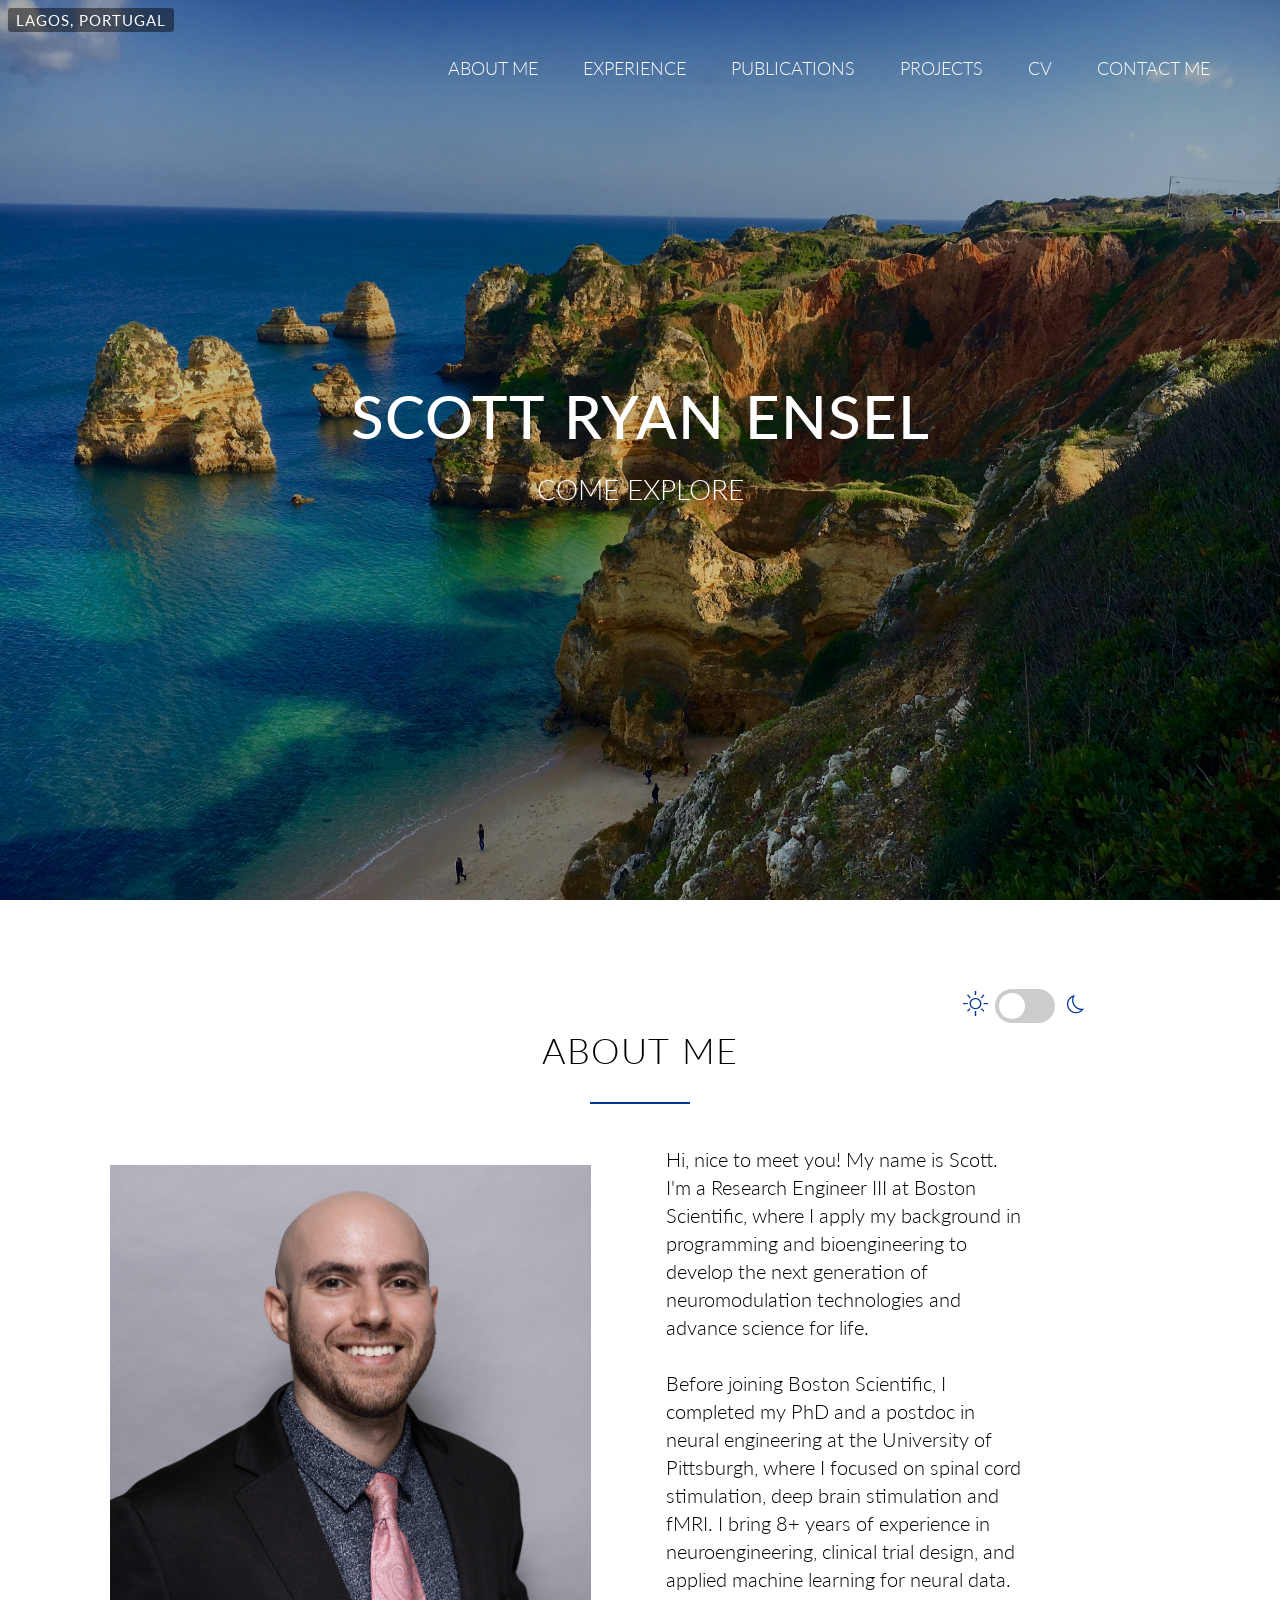
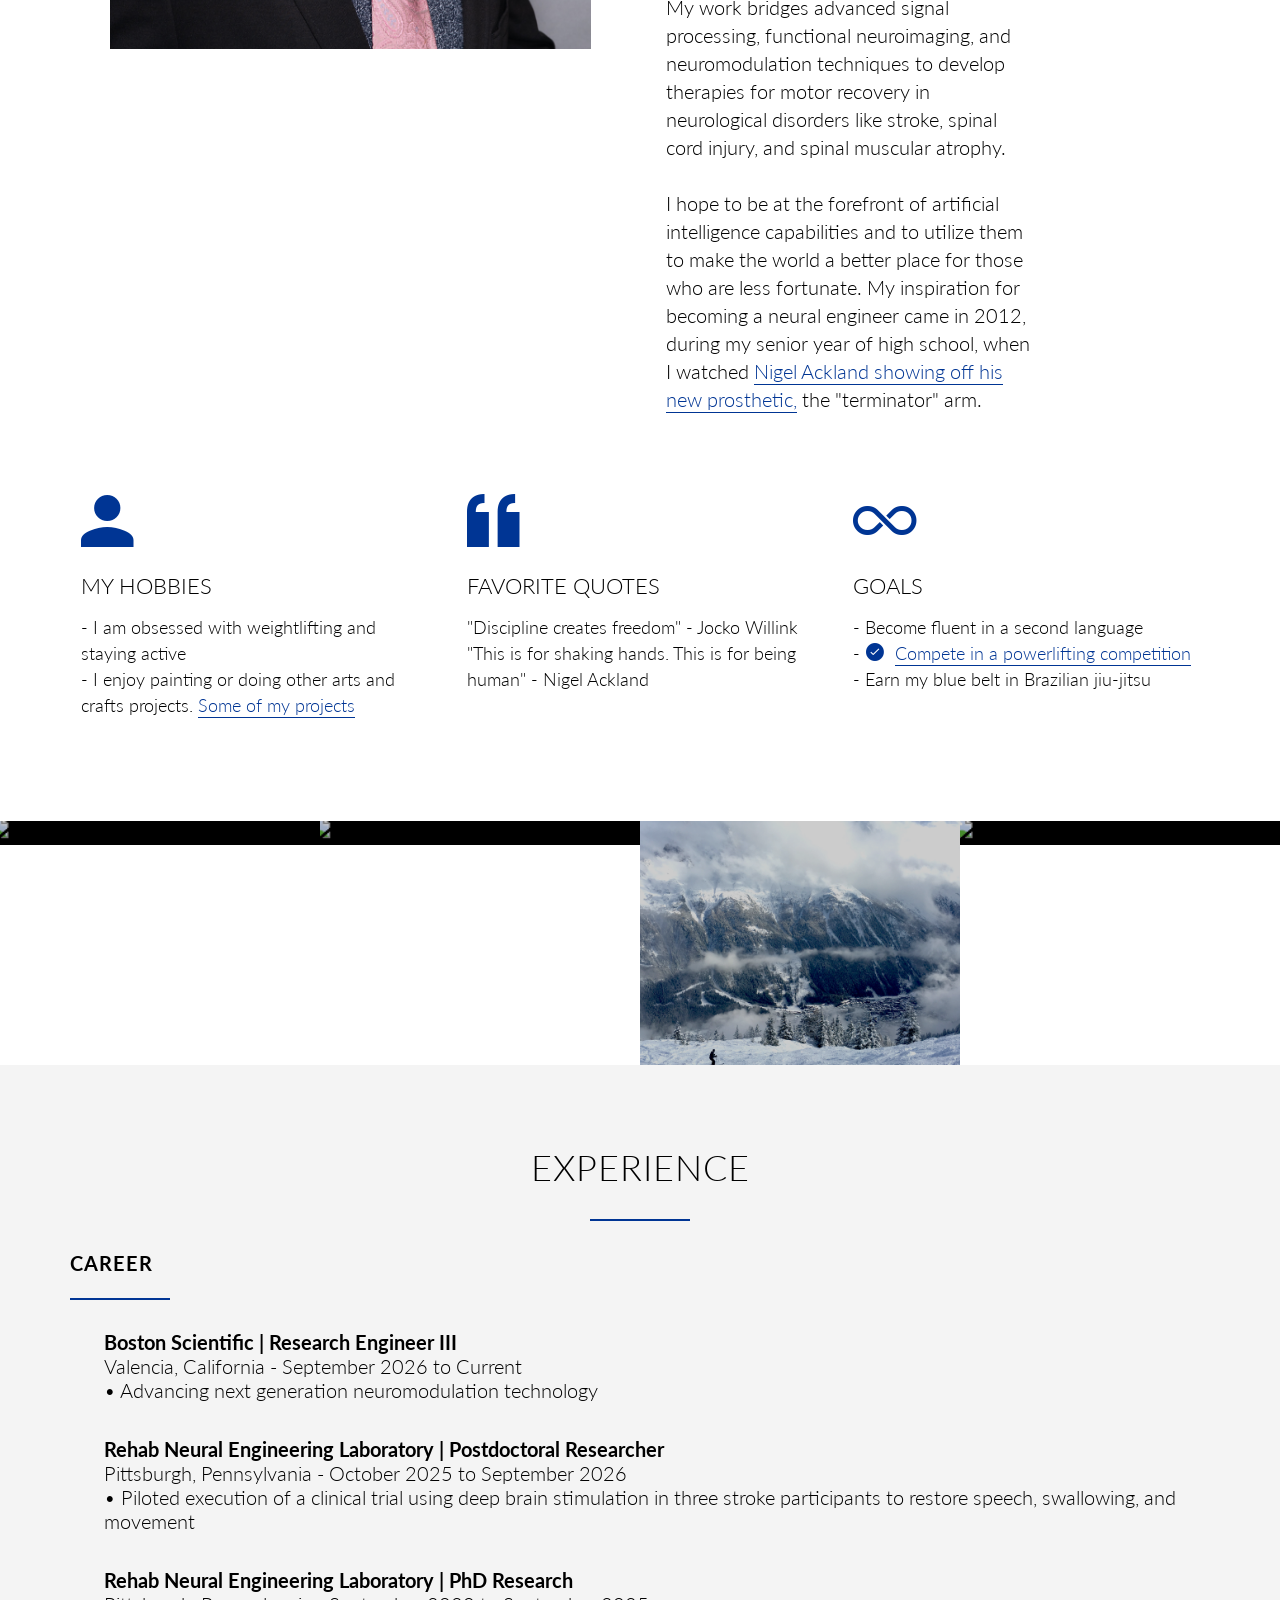
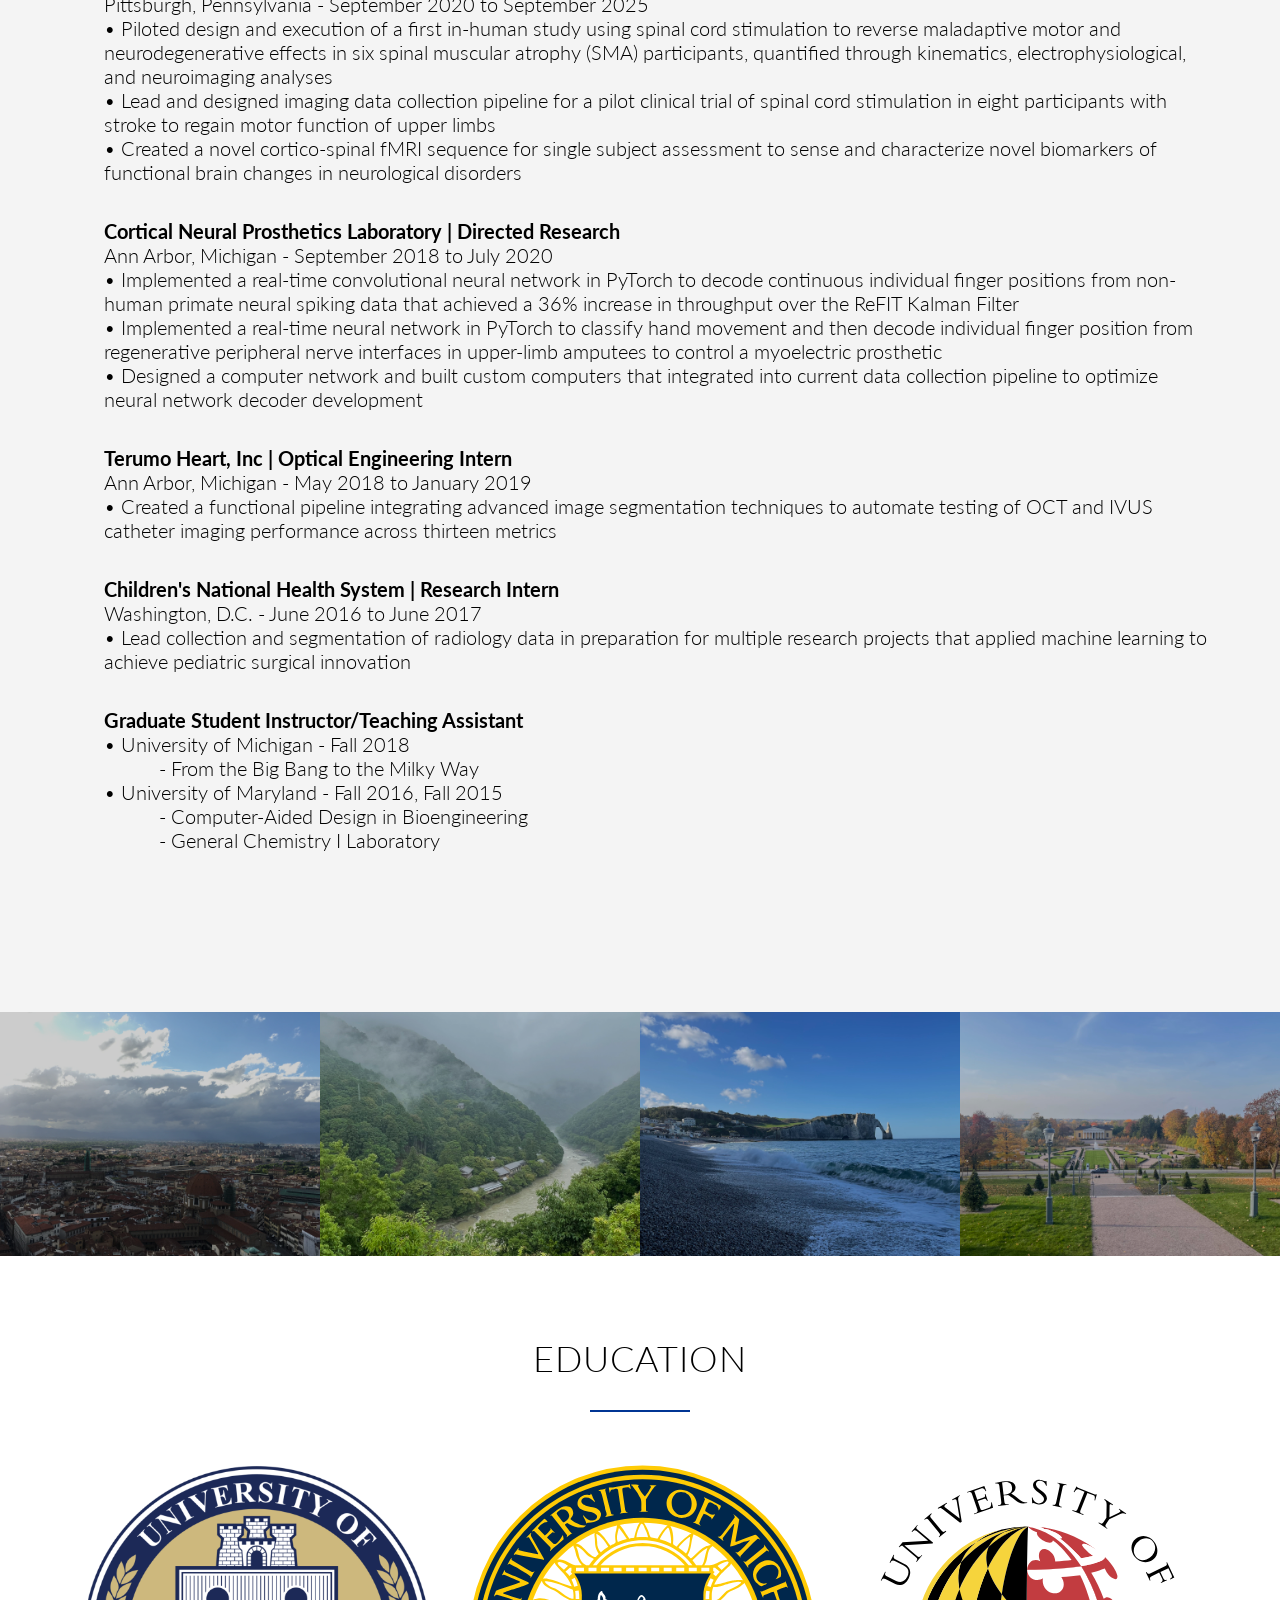
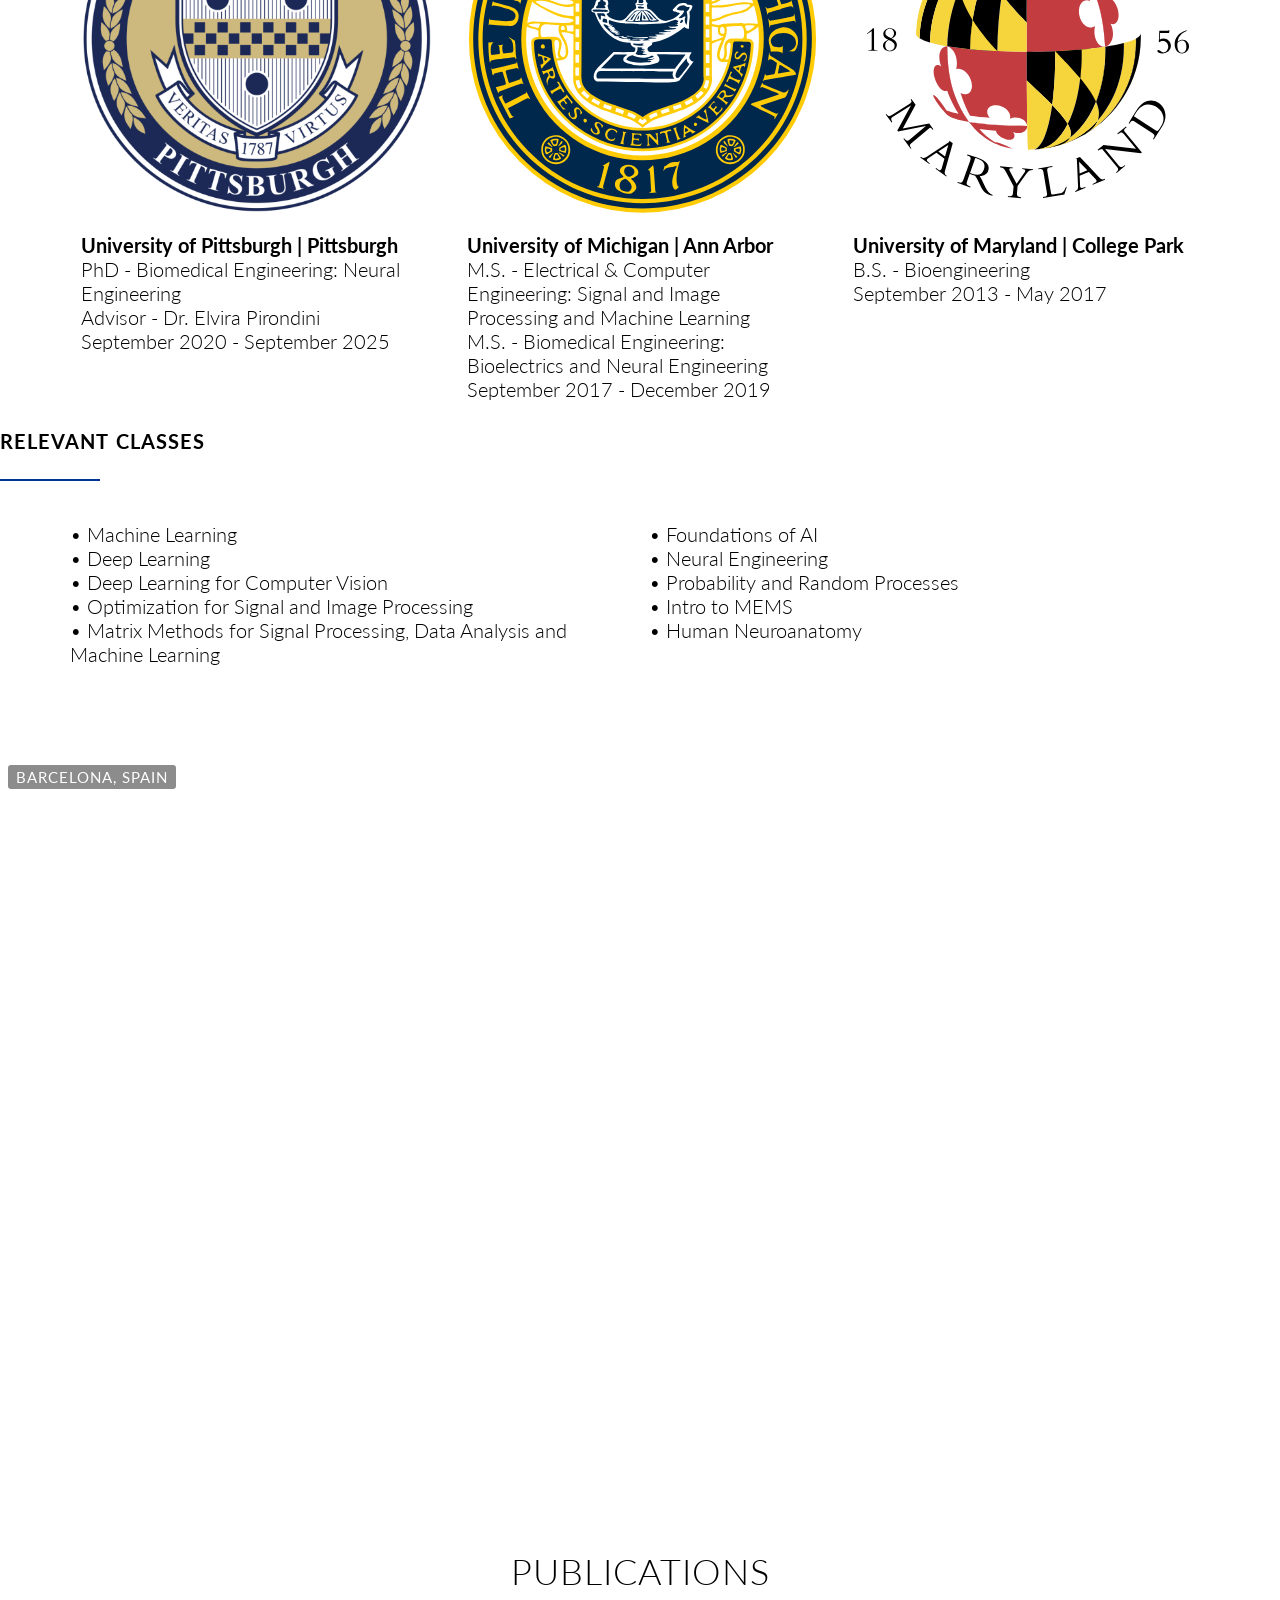
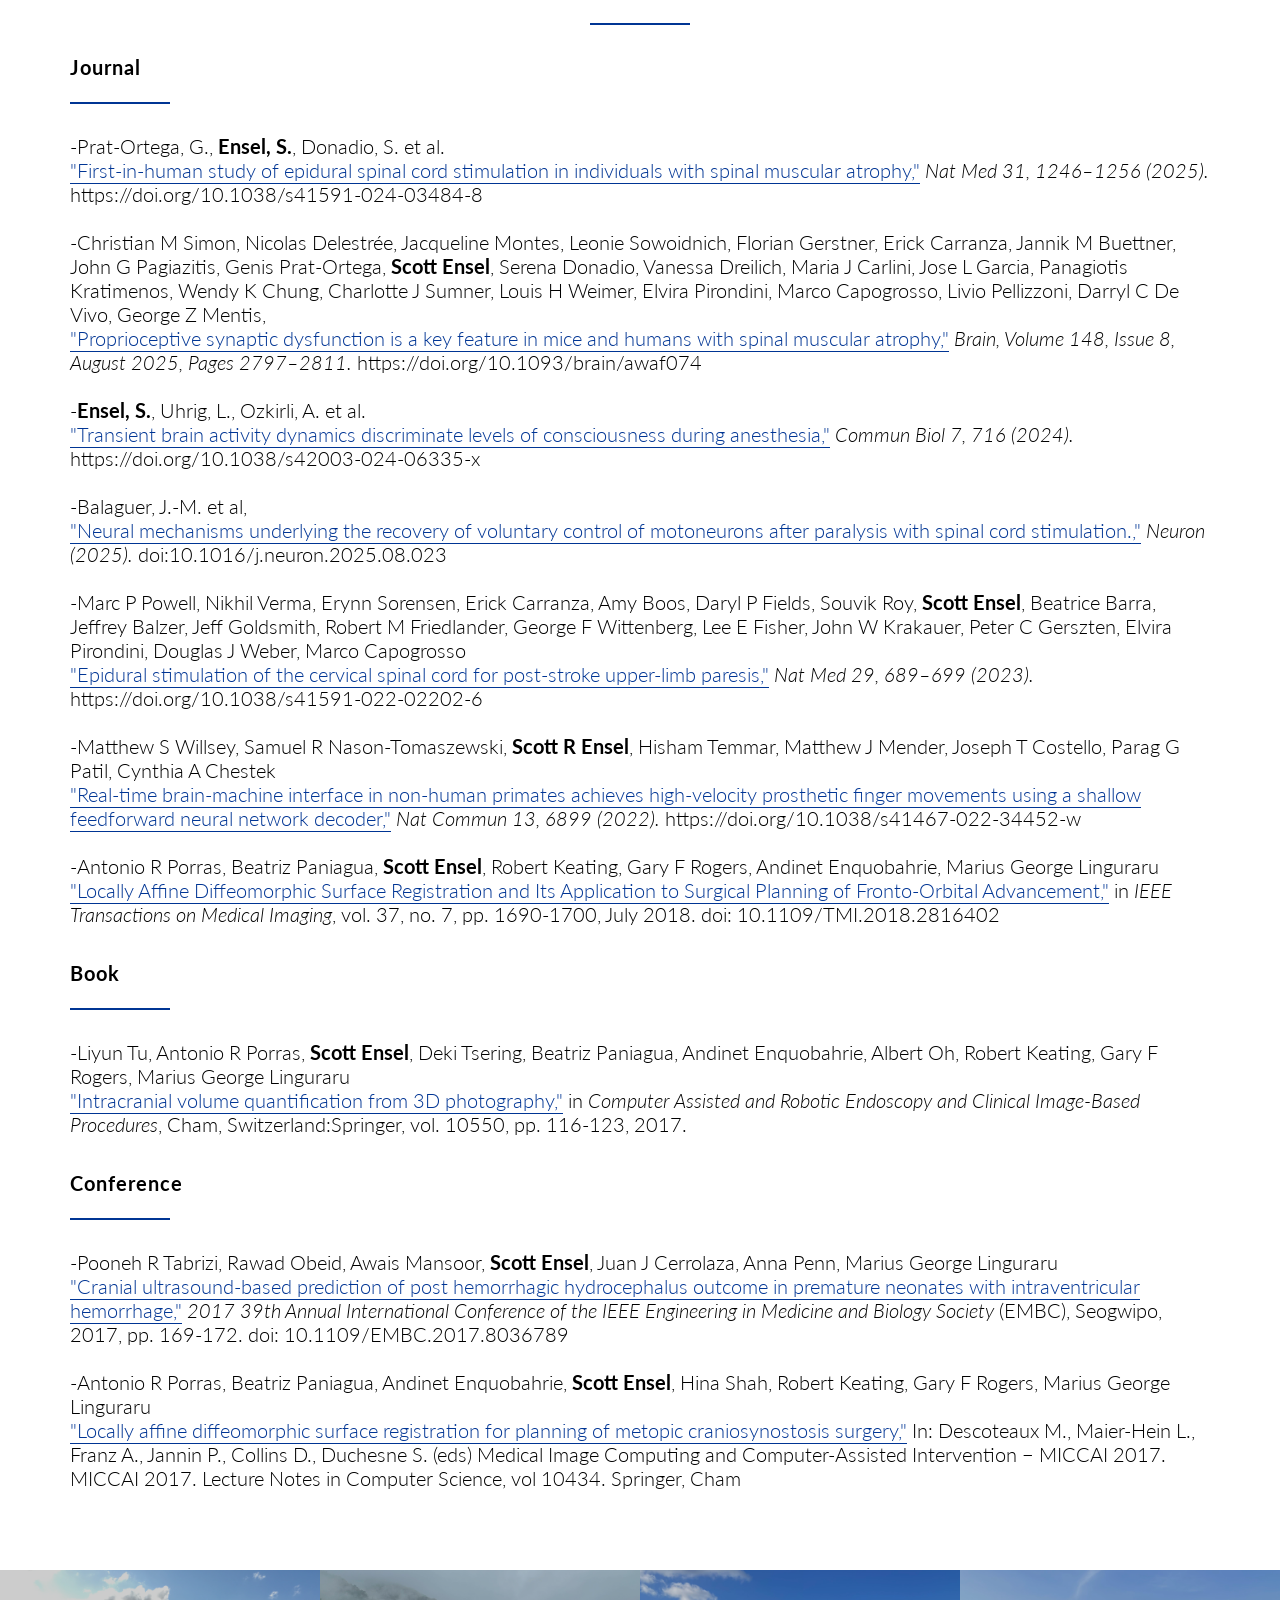
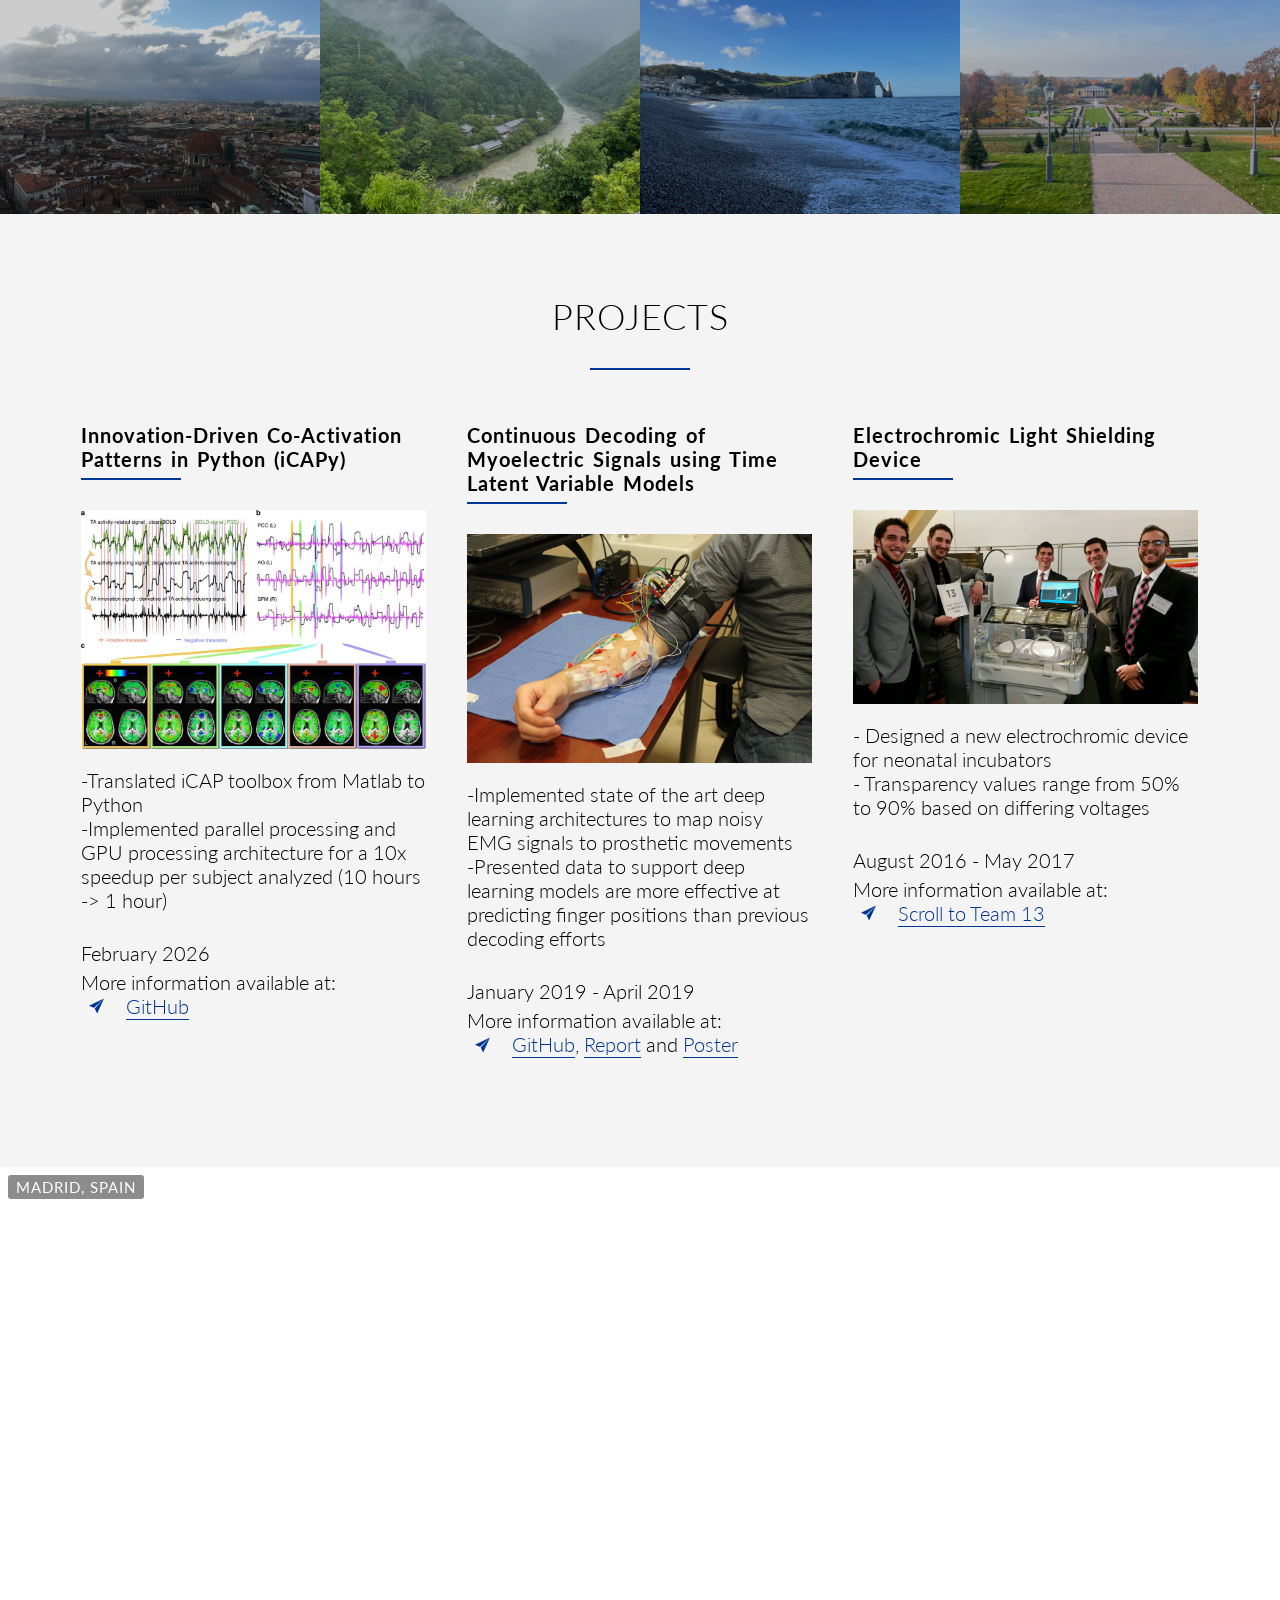
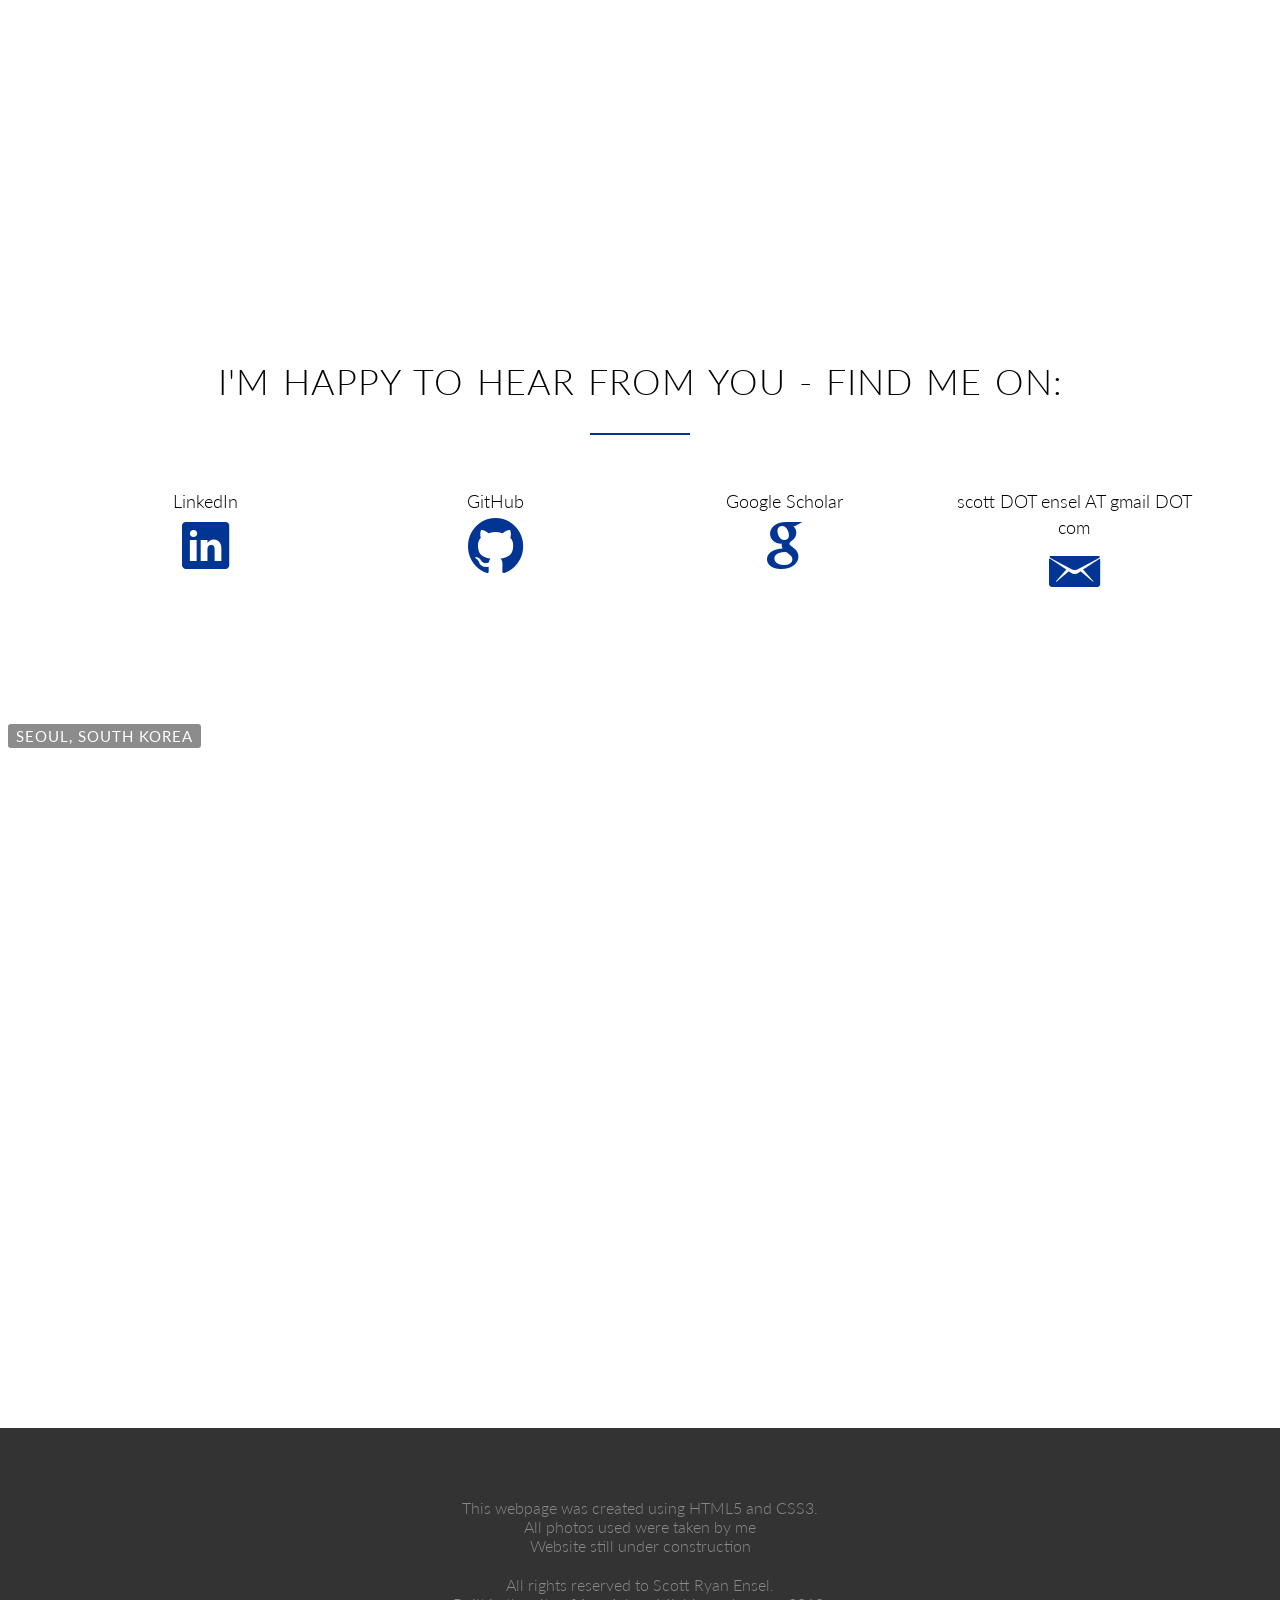
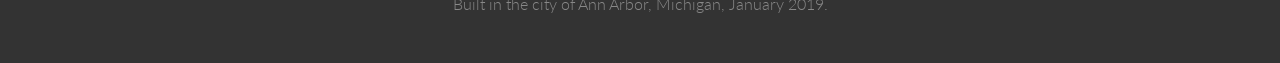
==== commit 7149f12d: "Update index.html" ====
--- a/index.html
+++ b/index.html
@@ -150,9 +150,10 @@
             <div class="row">
                 <h2>Experience</h2>
             </div>
-            <div class="row">
-
-                <h5> CAREER</h5>
+
+            <div class="row">
+
+            <h5> CAREER</h5>
                 <div class="works-step clearfix">
                 <!--<div>1</div>-->
                 <strong>Boston Scientific | Research Engineer III</strong><br>
@@ -207,9 +208,9 @@
                     <p style="text-indent: 5%">- General Chemistry I Laboratory<br></p>
                 </div>
 
+            </div>
 
         </section>
-        
 
                 <section class="section-meals">
                     <ul class="meals-showcase clearfix">
@@ -241,9 +242,13 @@
 
                 </section>
 
-
-
-                <h5> EDUCATION </h5>
+        <section class="section-edu">
+            <div class="row">
+                <h2>EDUCATION</h2>
+            </div>
+
+                <!-- <h5> EDUCATION </h5> -->
+                
                 <div class="row js--wp-3">
                     <div class="col span-1-of-3 box">
                         <div class="center-img">
@@ -280,25 +285,26 @@
 
                 <h5> RELEVANT CLASSES </h5>
                 <div class="row">
-
-                <div class="col span-1-of-2">
-              <!--   <div class="works-step clearfix"> -->
-                •	Machine Learning<br>
-                •	Deep Learning<br>
-                •	Deep Learning for Computer Vision<br>
-                •	Optimization for Signal and Image Processing<br>
-                •	Matrix Methods for Signal Processing, Data Analysis and Machine Learning<br>
-               <!-- </div>-->
-                </div>
-                <div class="col span-1-of-2">
-                •	Foundations of AI <br>
-                •	Neural Engineering<br>
-                •	Probability and Random Processes<br>
-                •	Intro to MEMS<br>
-                •	Human Neuroanatomy<br>
-                </div>
-                </div>
-            </div>
+                    <div class="col span-1-of-2">
+                  <!--   <div class="works-step clearfix"> -->
+                    •	Machine Learning<br>
+                    •	Deep Learning<br>
+                    •	Deep Learning for Computer Vision<br>
+                    •	Optimization for Signal and Image Processing<br>
+                    •	Matrix Methods for Signal Processing, Data Analysis and Machine Learning<br>
+                   <!-- </div>-->
+                    </div>
+                    <div class="col span-1-of-2">
+                    •	Foundations of AI <br>
+                    •	Neural Engineering<br>
+                    •	Probability and Random Processes<br>
+                    •	Intro to MEMS<br>
+                    •	Human Neuroanatomy<br>
+                    </div>
+
+                </div>
+
+        </section>
 
         <section class="section-testimonials2">
             <div class="photo-caption">Barcelona, Spain</div>
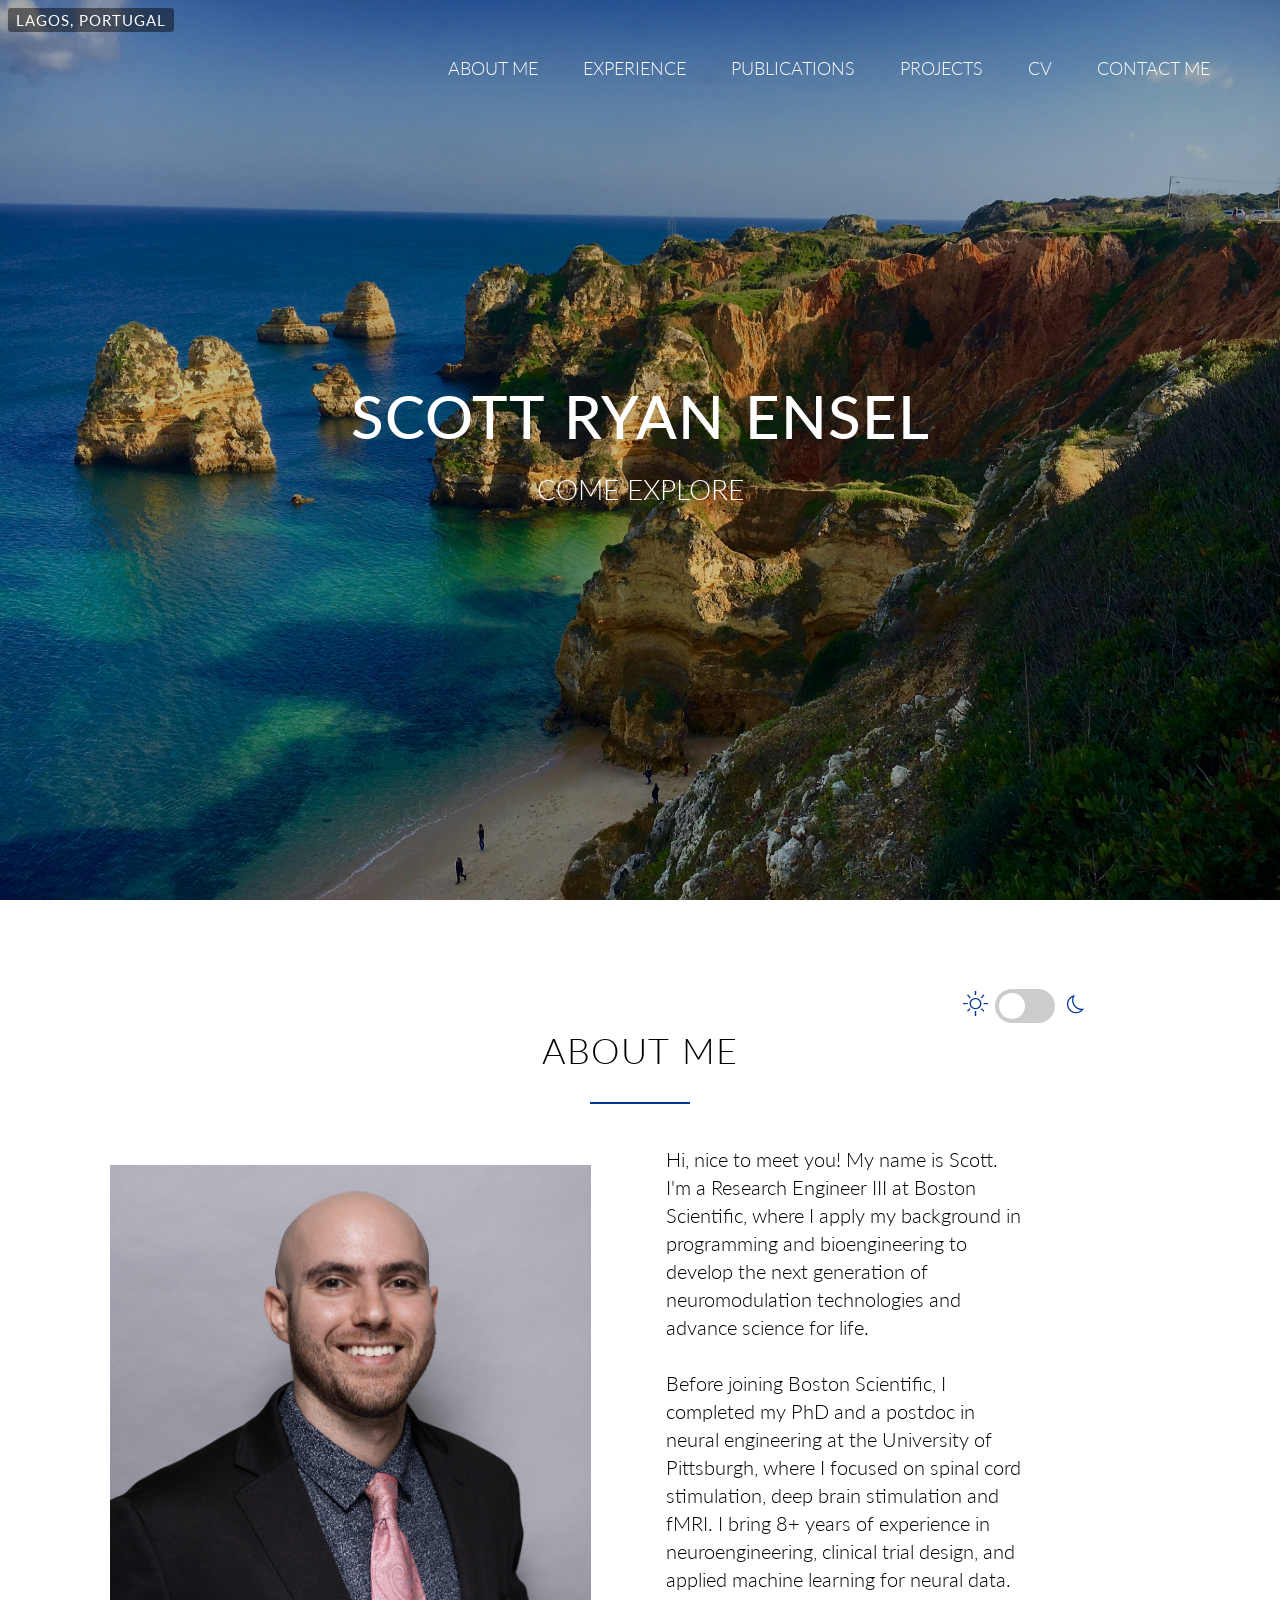
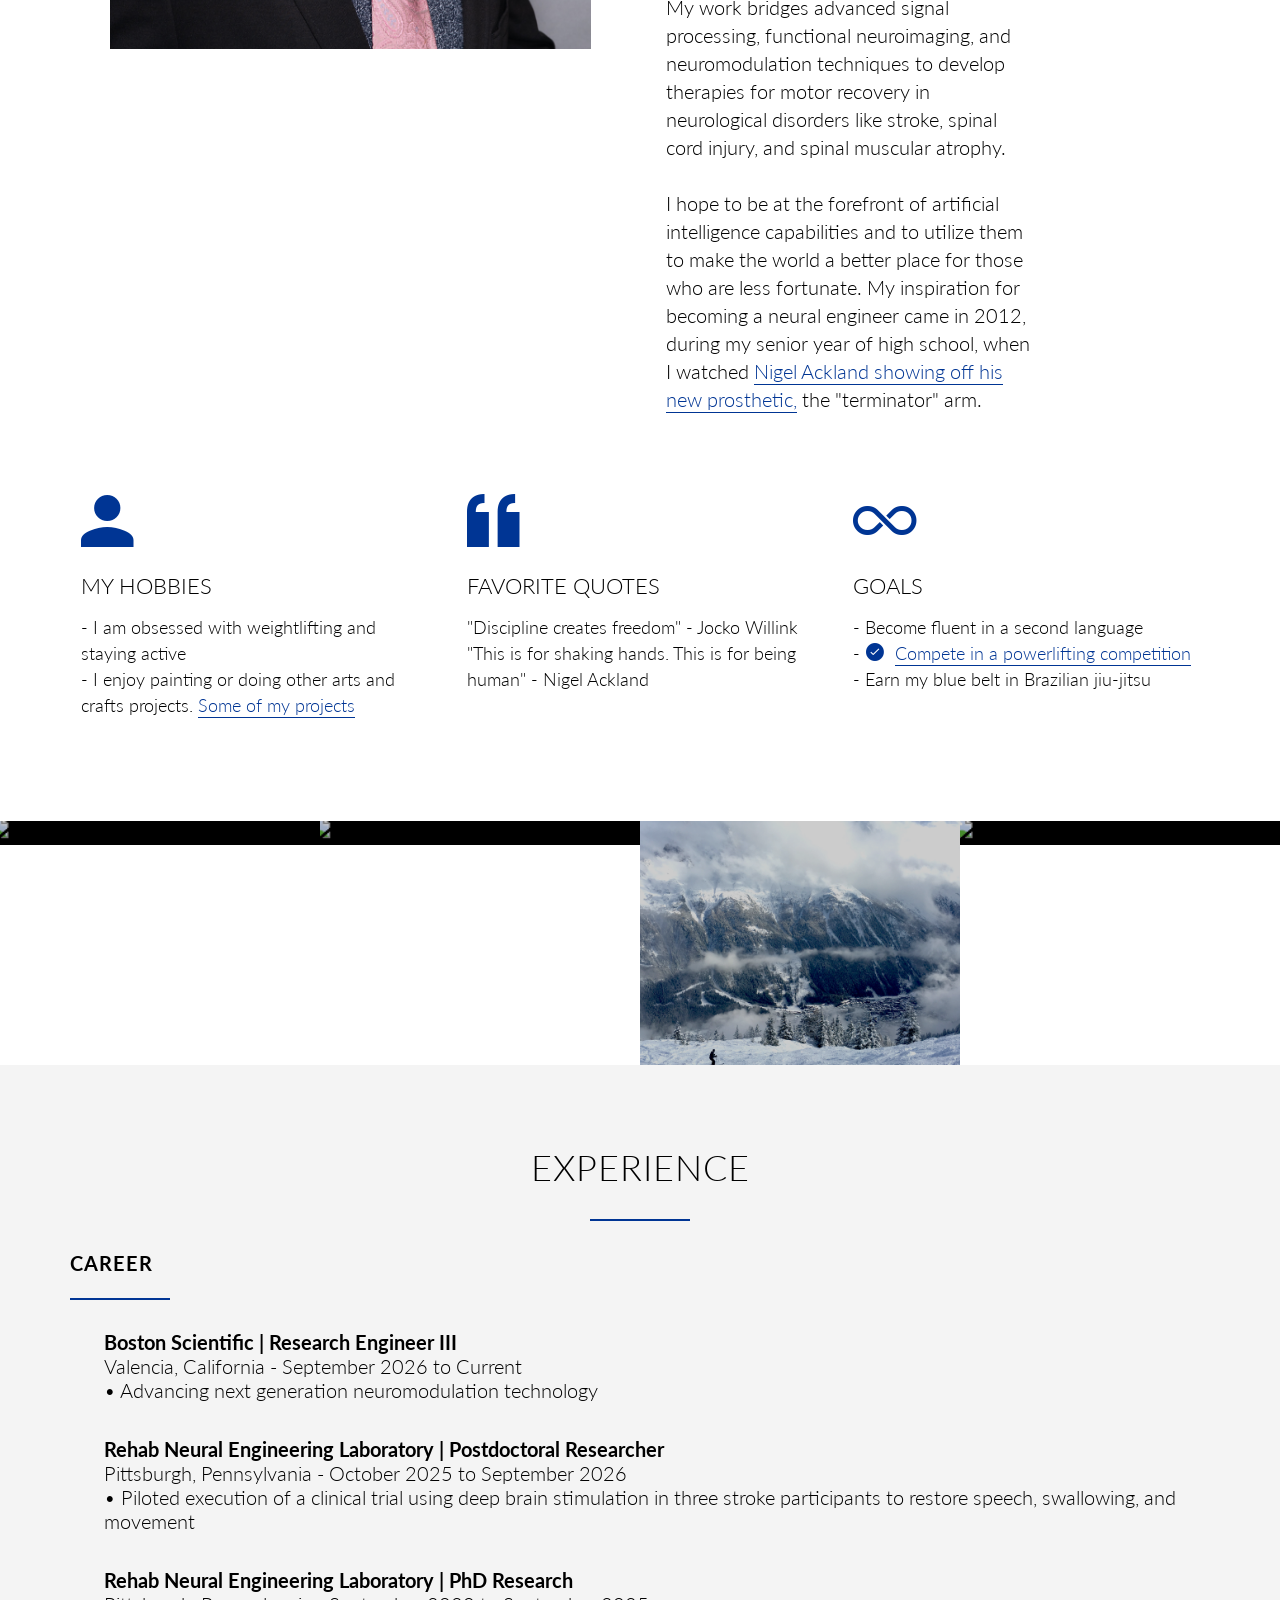
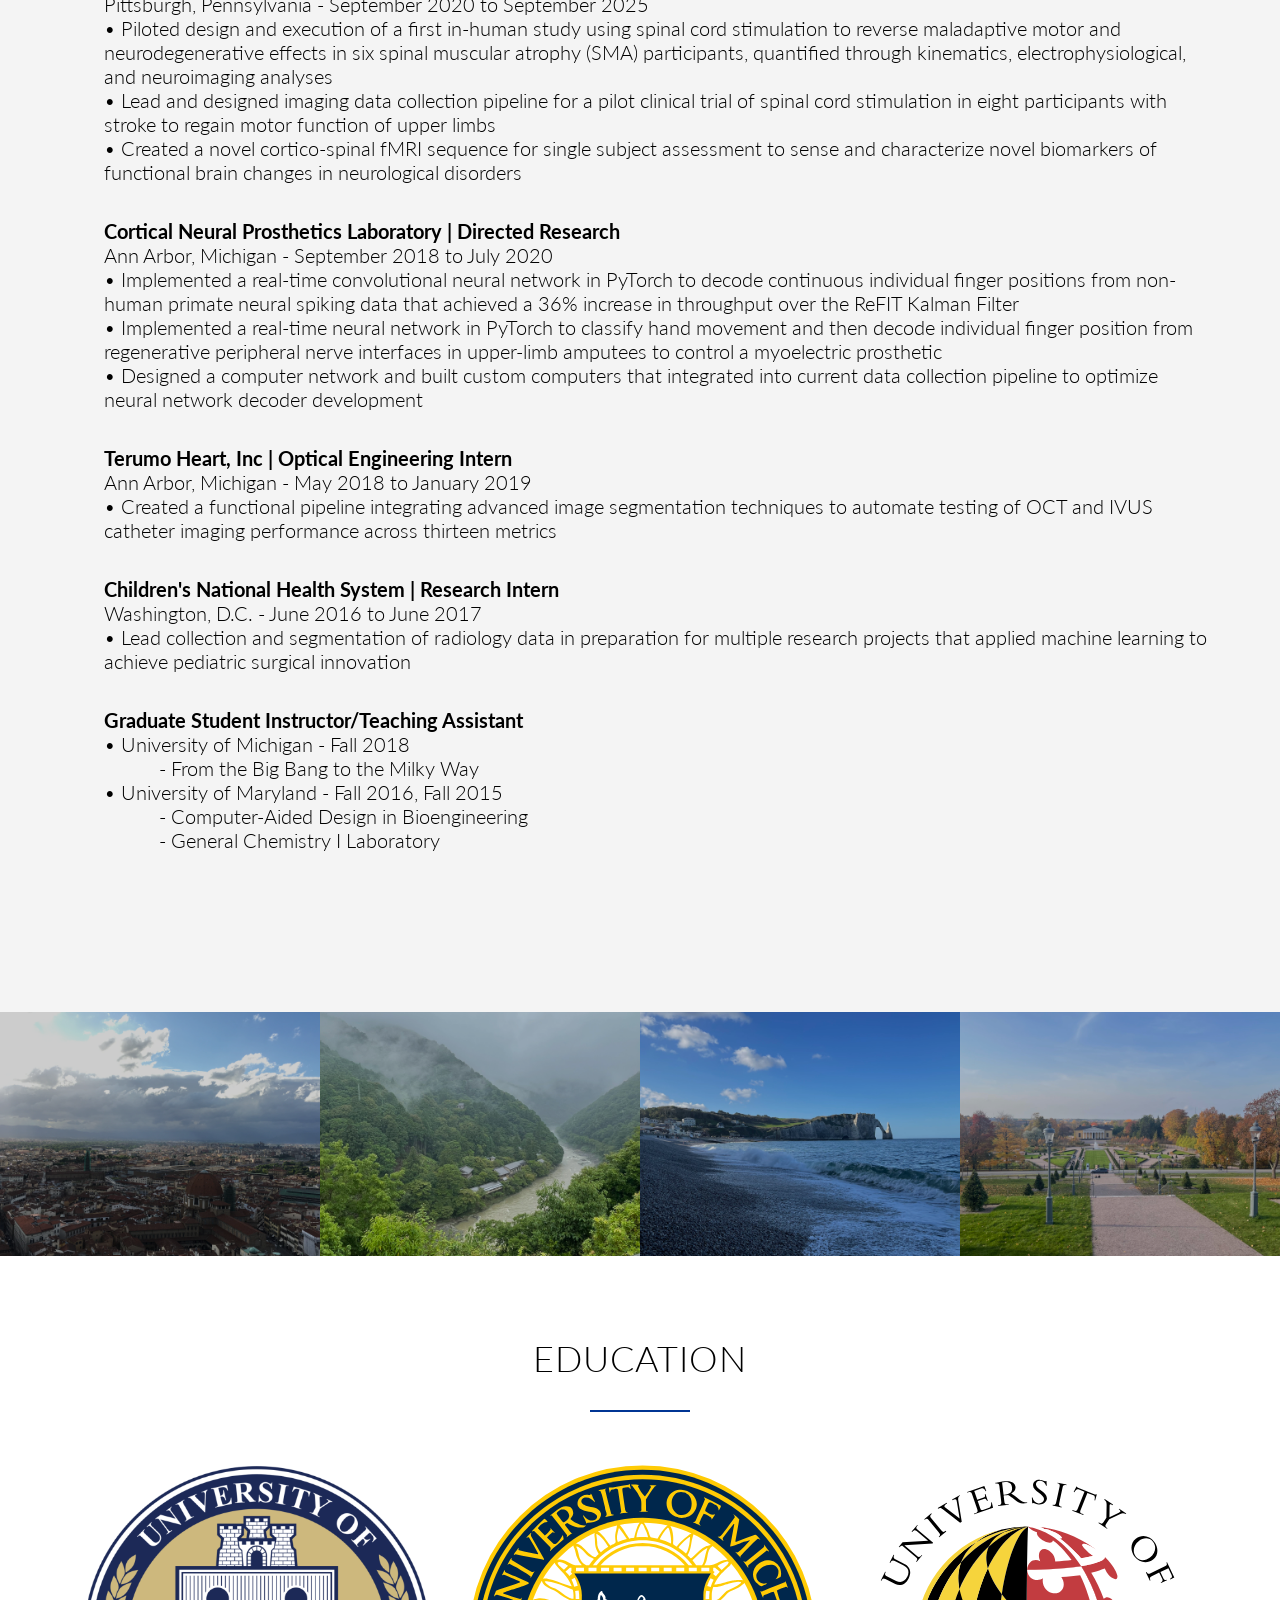
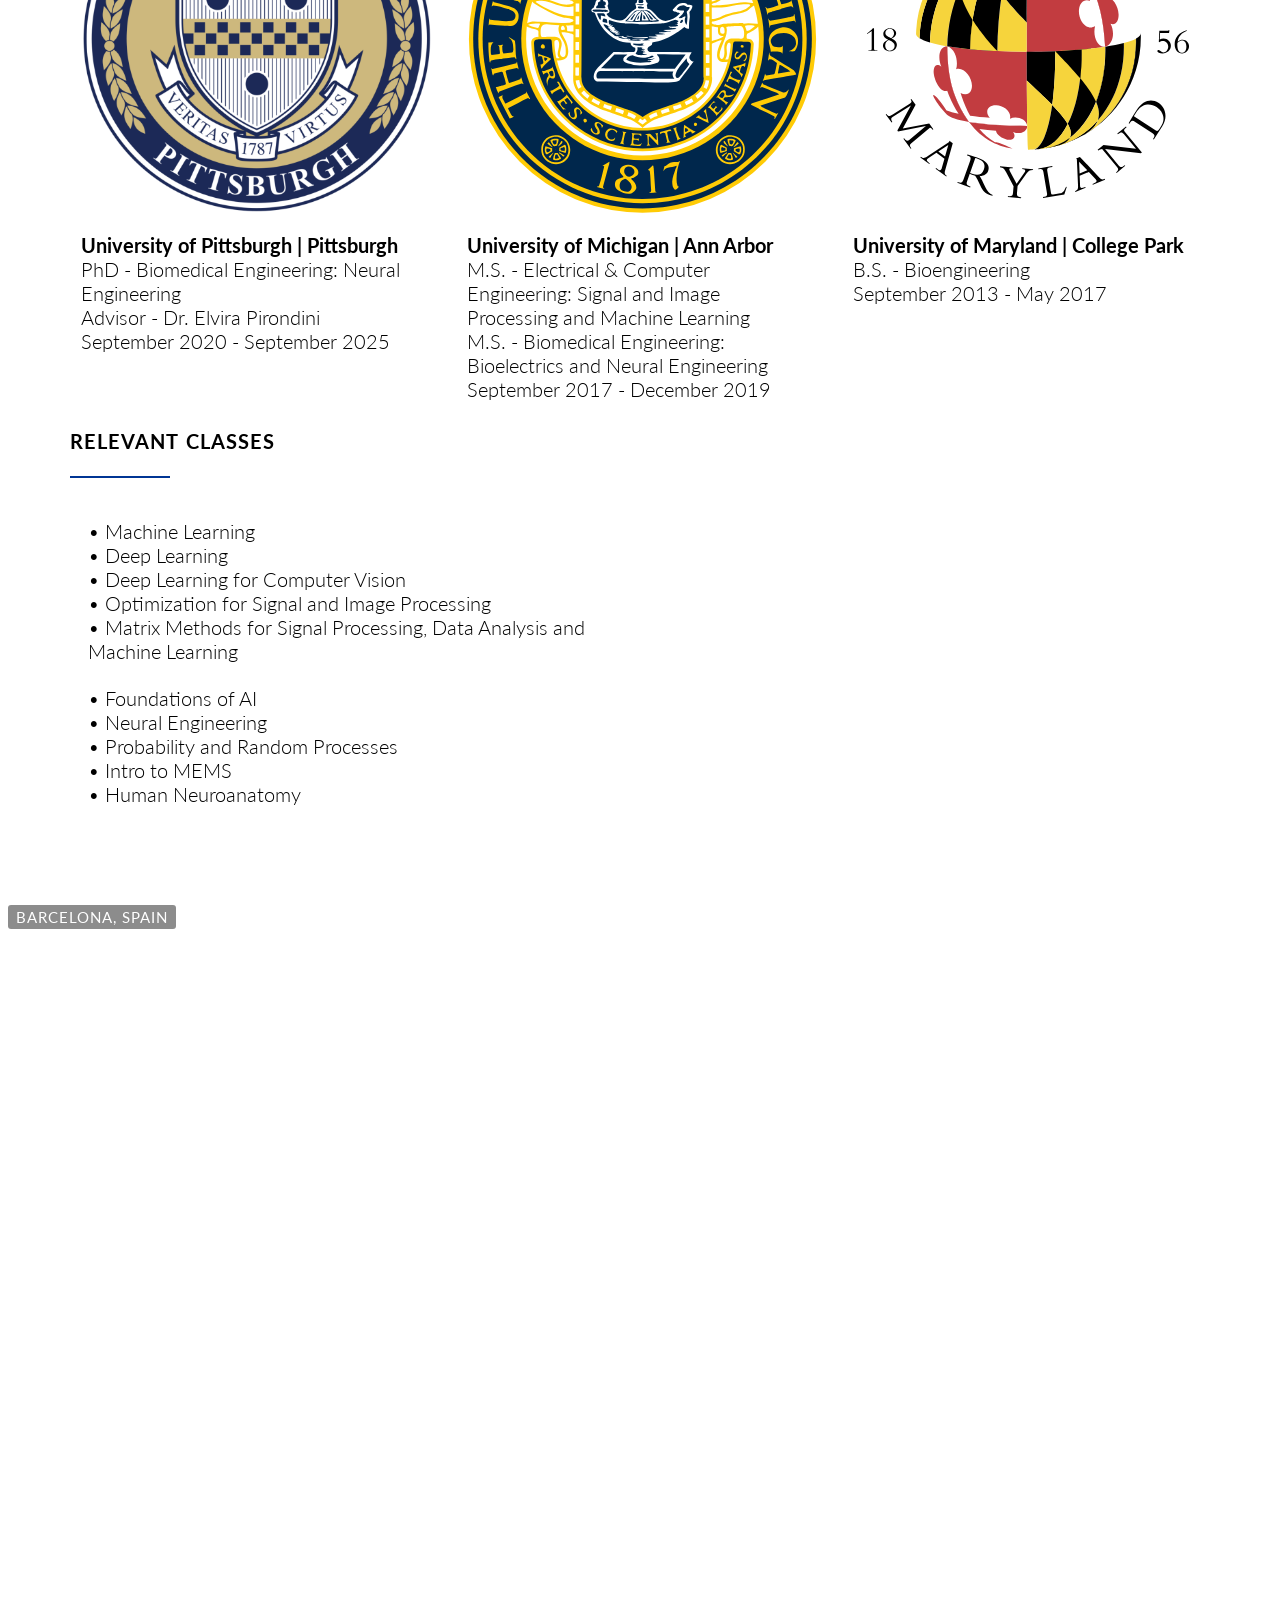
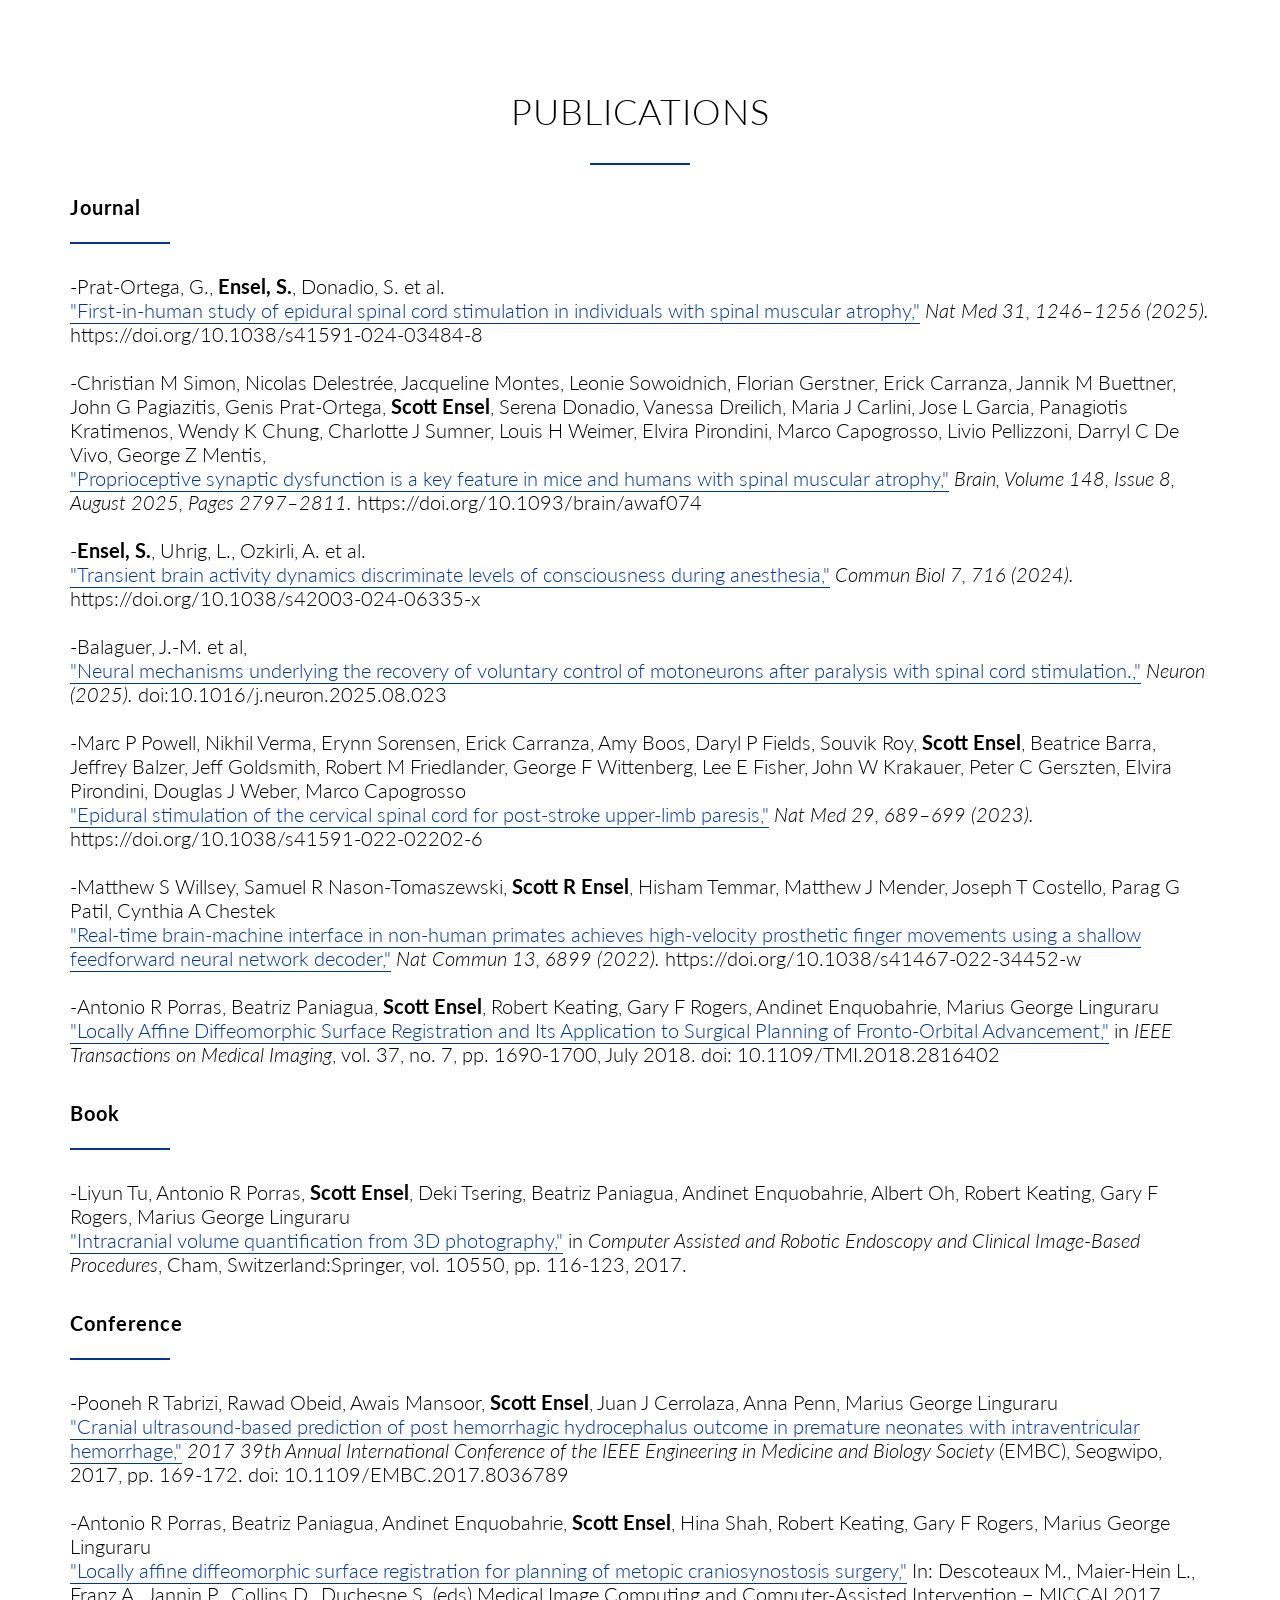
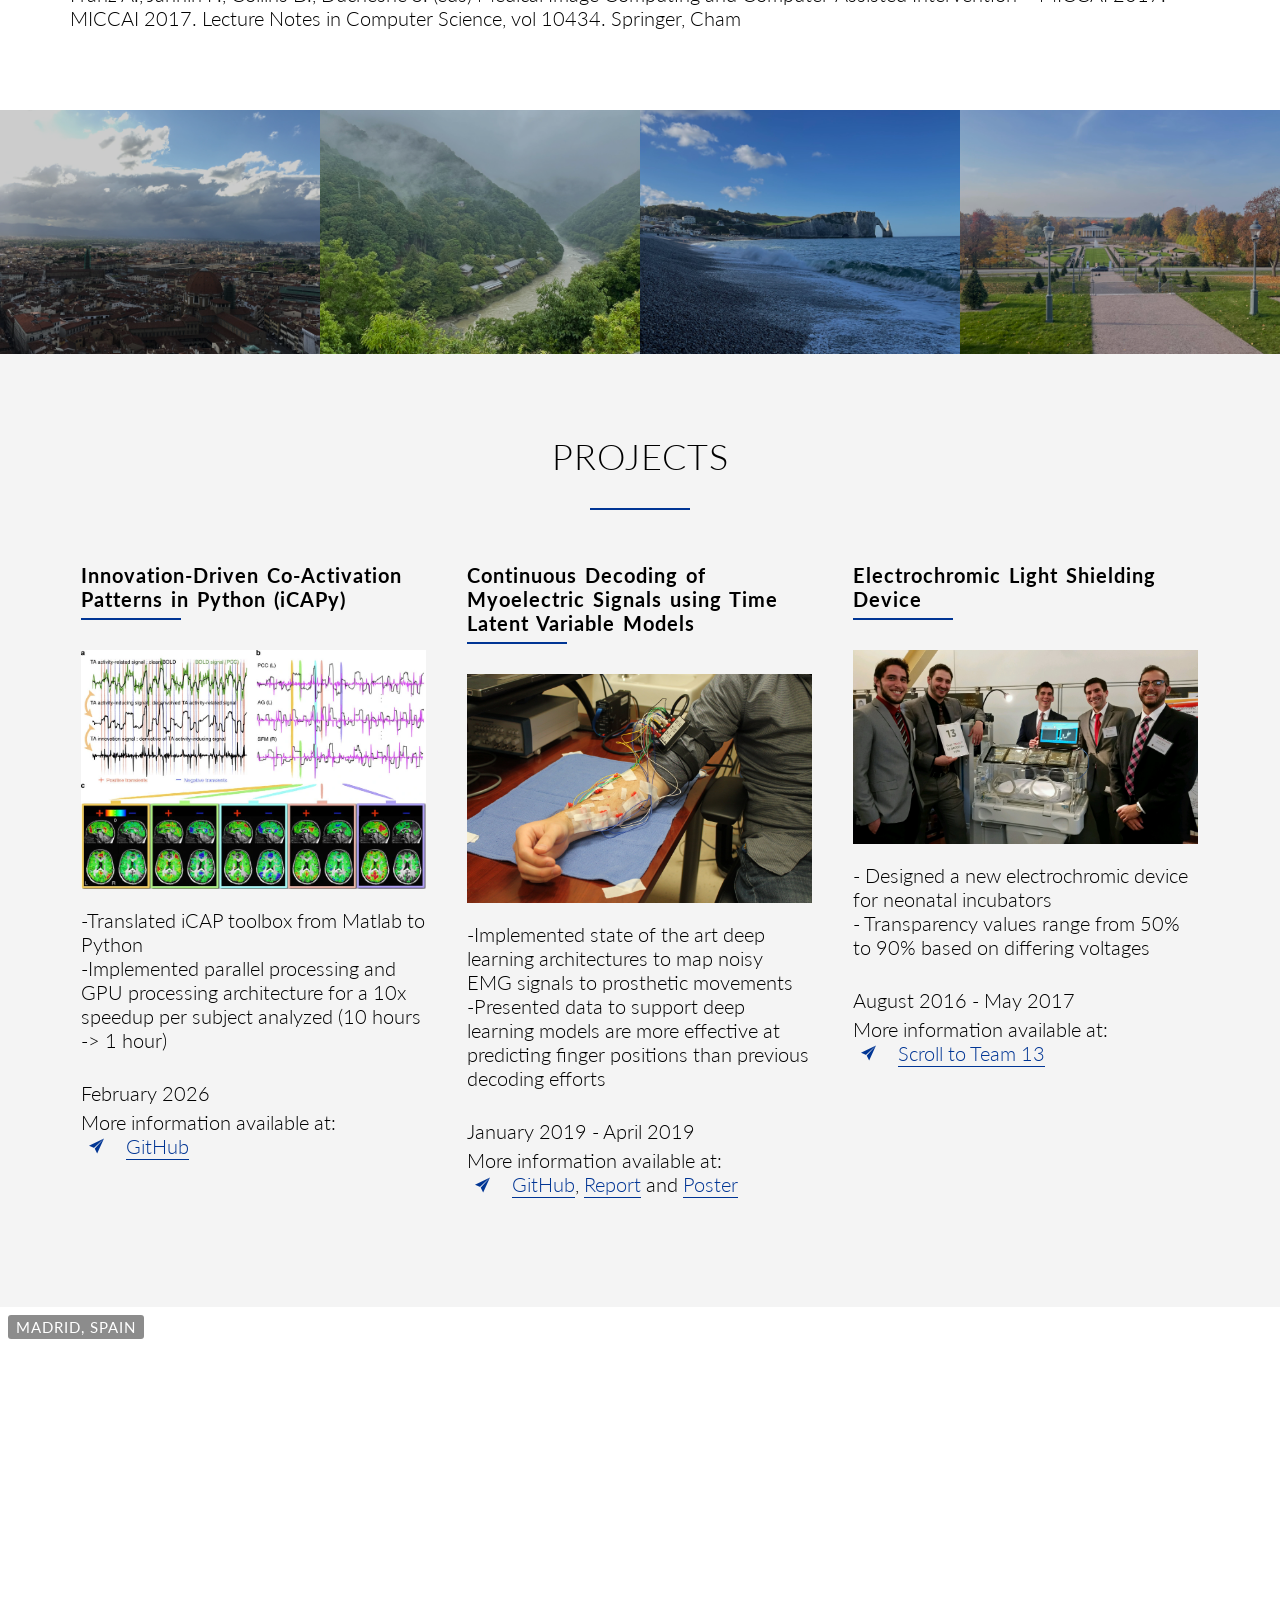
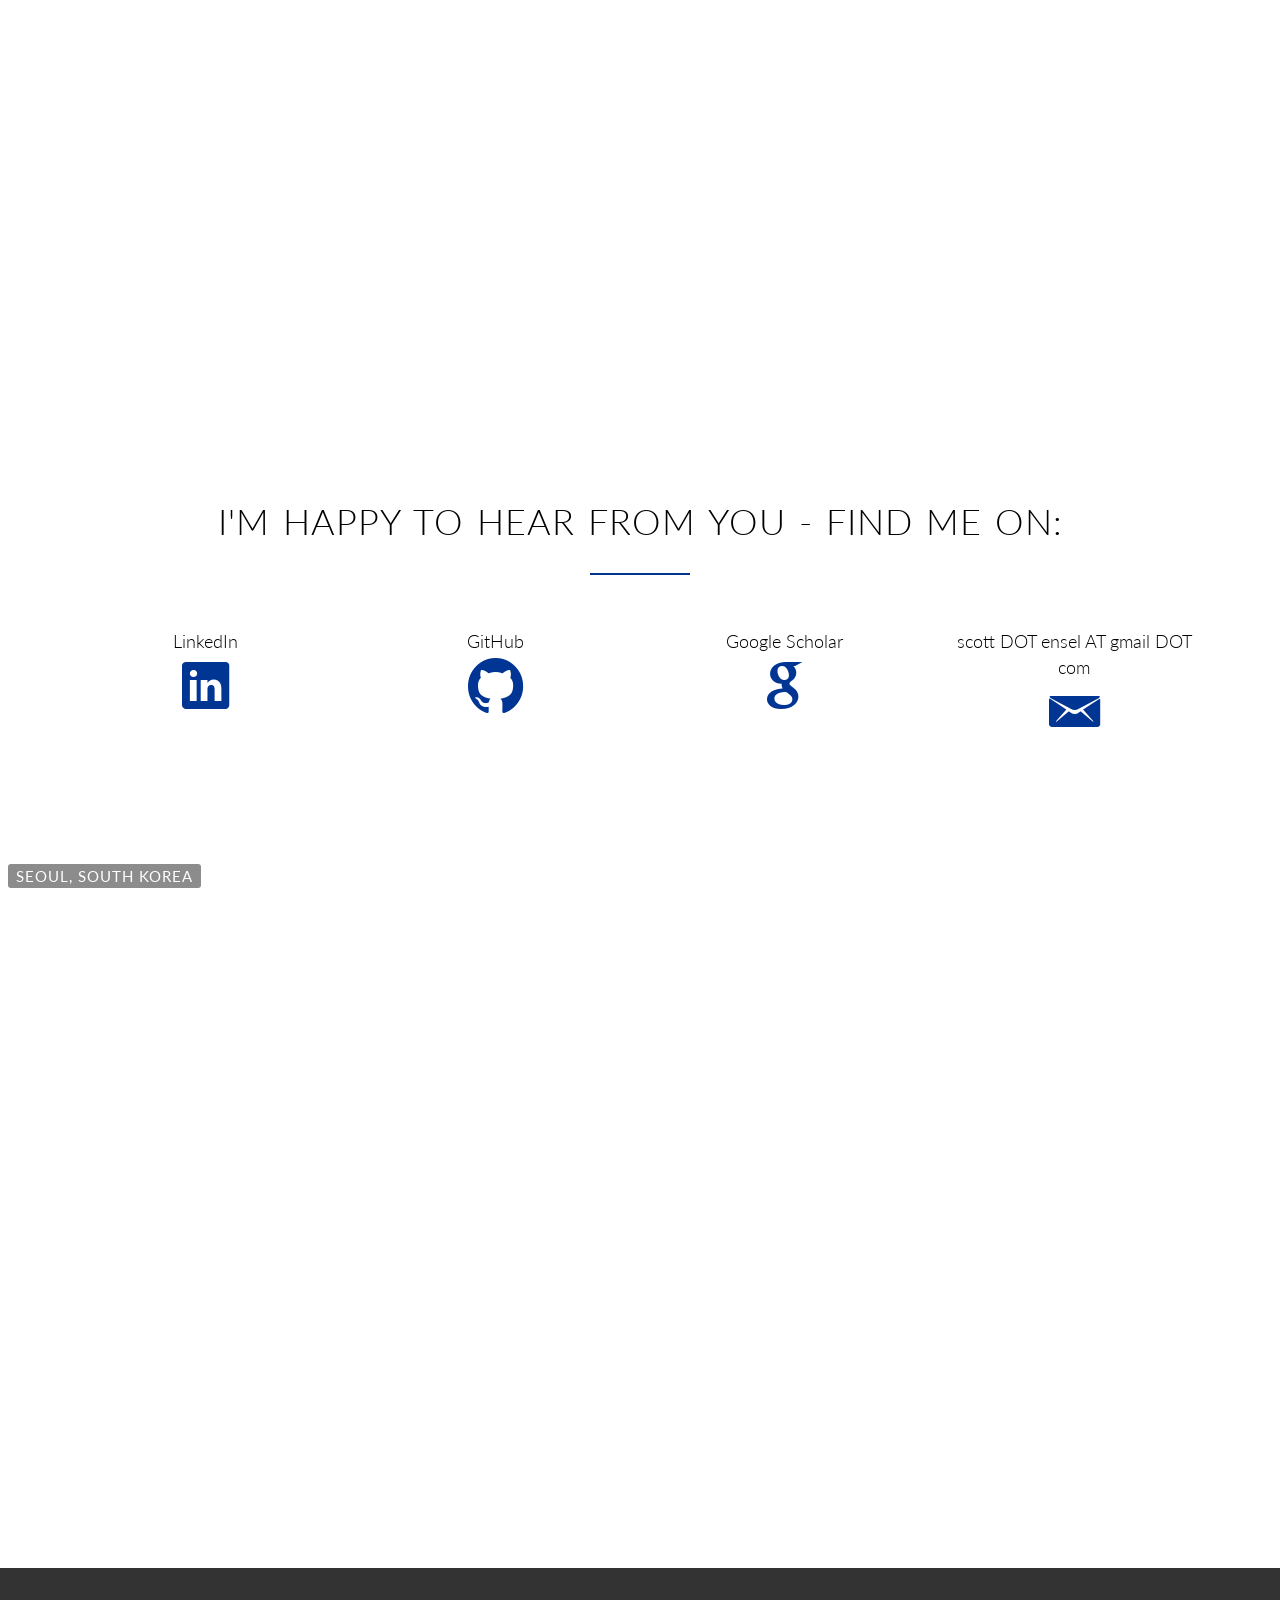
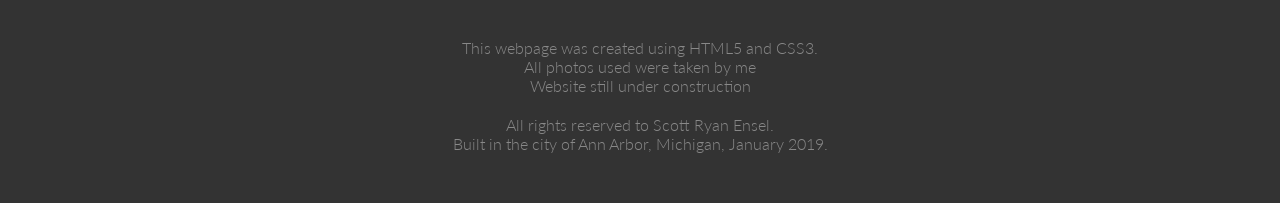
==== commit be24a971: "Update index.html" ====
--- a/index.html
+++ b/index.html
@@ -248,7 +248,8 @@
             </div>
 
                 <!-- <h5> EDUCATION </h5> -->
-                
+            <div class="row">
+
                 <div class="row js--wp-3">
                     <div class="col span-1-of-3 box">
                         <div class="center-img">
@@ -284,7 +285,6 @@
 
 
                 <h5> RELEVANT CLASSES </h5>
-                <div class="row">
                     <div class="col span-1-of-2">
                   <!--   <div class="works-step clearfix"> -->
                     •	Machine Learning<br>
@@ -294,6 +294,7 @@
                     •	Matrix Methods for Signal Processing, Data Analysis and Machine Learning<br>
                    <!-- </div>-->
                     </div>
+                    
                     <div class="col span-1-of-2">
                     •	Foundations of AI <br>
                     •	Neural Engineering<br>
@@ -302,7 +303,7 @@
                     •	Human Neuroanatomy<br>
                     </div>
 
-                </div>
+            </div>
 
         </section>
 
@@ -338,6 +339,7 @@
             <div class="row">
             <h2>Publications</h2>
             </div>
+
             <div class="row">
                 <h5>Journal</h5>
                 <div class="works-step2 clearfix">
@@ -378,13 +380,17 @@
                 doi: 10.1109/TMI.2018.2816402
 
                 </div>
+
                 <h5>Book</h5>
+
                 <div class="works-step2 clearfix">
                 -Liyun Tu, Antonio R Porras, <strong>Scott Ensel</strong>, Deki Tsering, Beatriz Paniagua, Andinet Enquobahrie, Albert Oh, Robert Keating, Gary F Rogers, Marius George Linguraru<br>
                 <a href="https://www.ncbi.nlm.nih.gov/pmc/articles/PMC5695698/" target="_blank"> "Intracranial volume quantification from 3D photography,"</a>
                 in <i>Computer Assisted and Robotic Endoscopy and Clinical Image-Based Procedures</i>, Cham, Switzerland:Springer, vol. 10550, pp. 116-123, 2017.<br>
                 </div>
+
                 <h5>Conference</h5>
+
                 <div class="works-step2 clearfix">
                 -Pooneh R Tabrizi, Rawad Obeid, Awais Mansoor, <strong>Scott Ensel</strong>, Juan J Cerrolaza, Anna Penn, Marius George Linguraru<br>
                 <a href="https://ieeexplore.ieee.org/abstract/document/8036789" target="_blank"> "Cranial ultrasound-based prediction of post hemorrhagic hydrocephalus outcome in premature neonates with intraventricular hemorrhage,"</a>
@@ -394,7 +400,9 @@
                 <a href="https://link.springer.com/chapter/10.1007/978-3-319-66185-8_54" target="_blank"> "Locally affine diffeomorphic surface registration for planning of metopic craniosynostosis surgery,"</a>
                 In: Descoteaux M., Maier-Hein L., Franz A., Jannin P., Collins D., Duchesne S. (eds) Medical Image Computing and Computer-Assisted Intervention − MICCAI 2017. MICCAI 2017. Lecture Notes in Computer Science, vol 10434. Springer, Cham
                 </div>
-            </div>
+
+            </div>
+
         </section>
 
         <section class="section-meals">
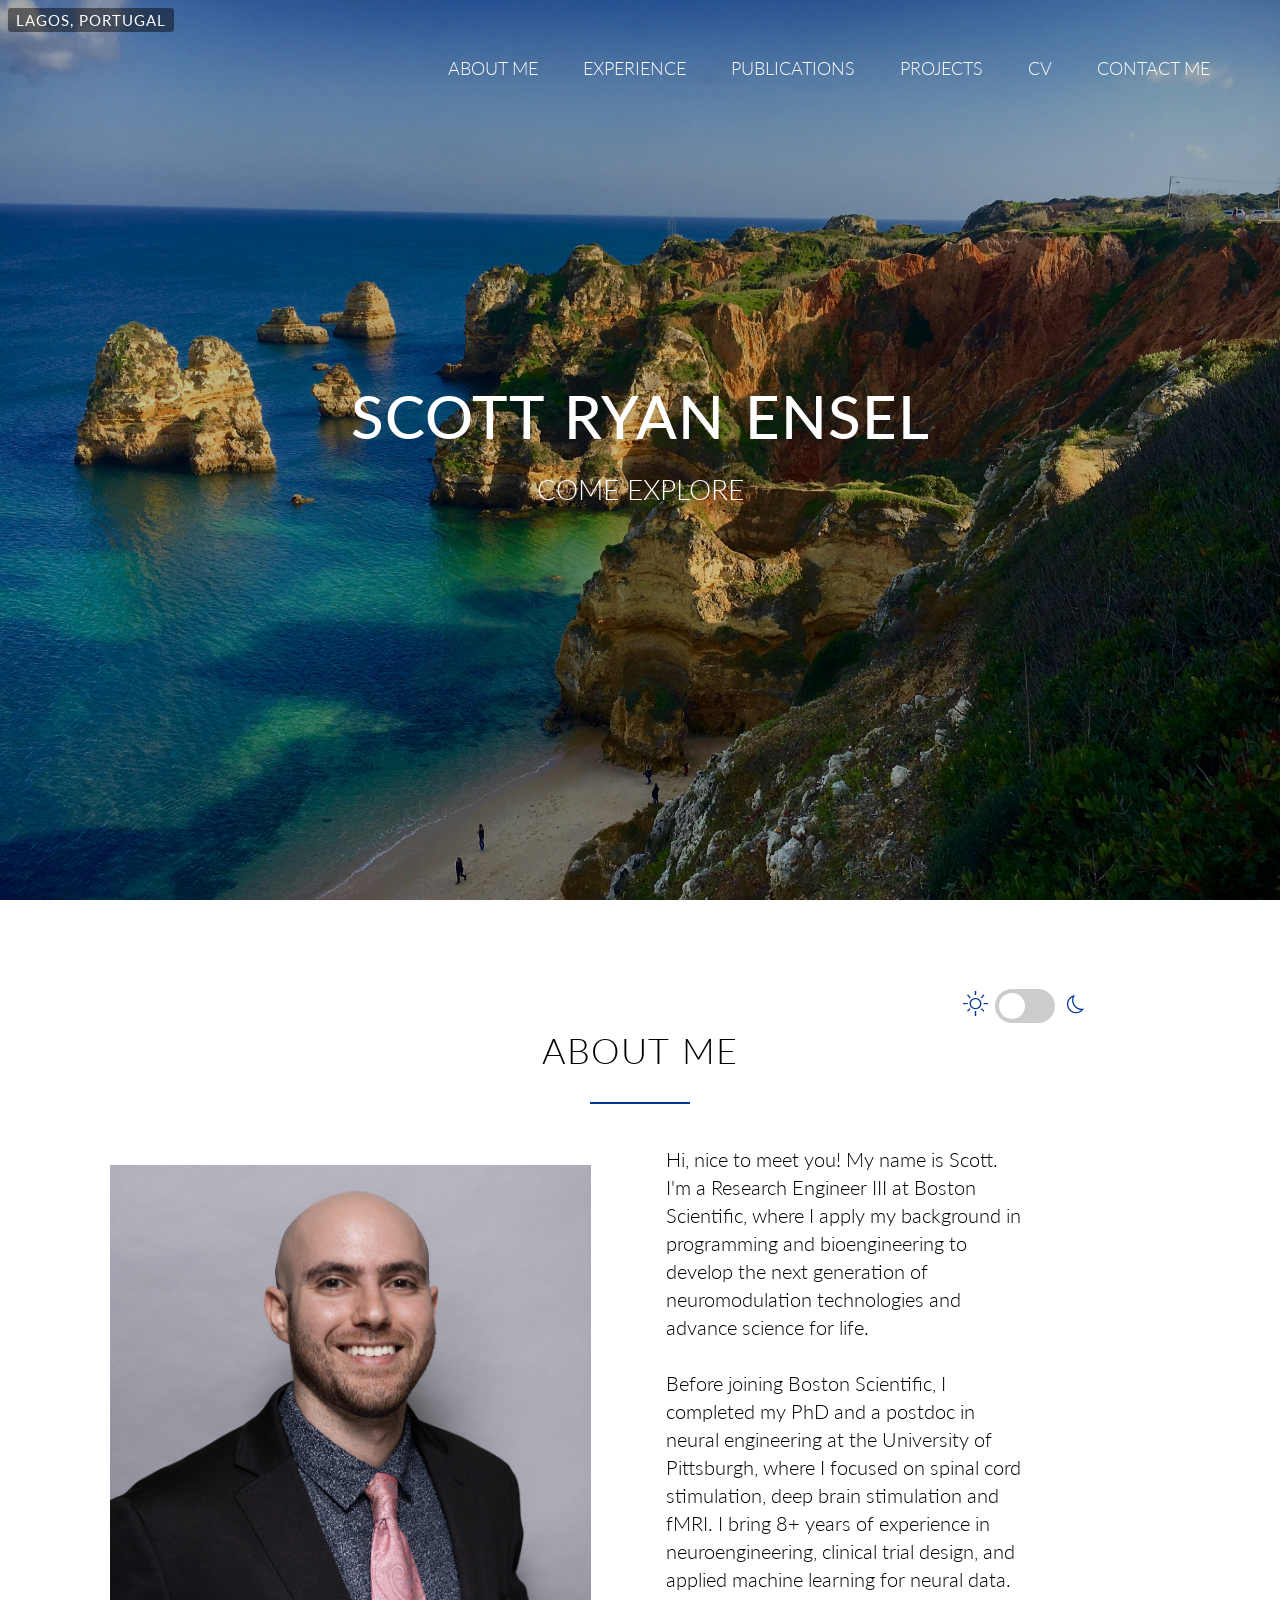
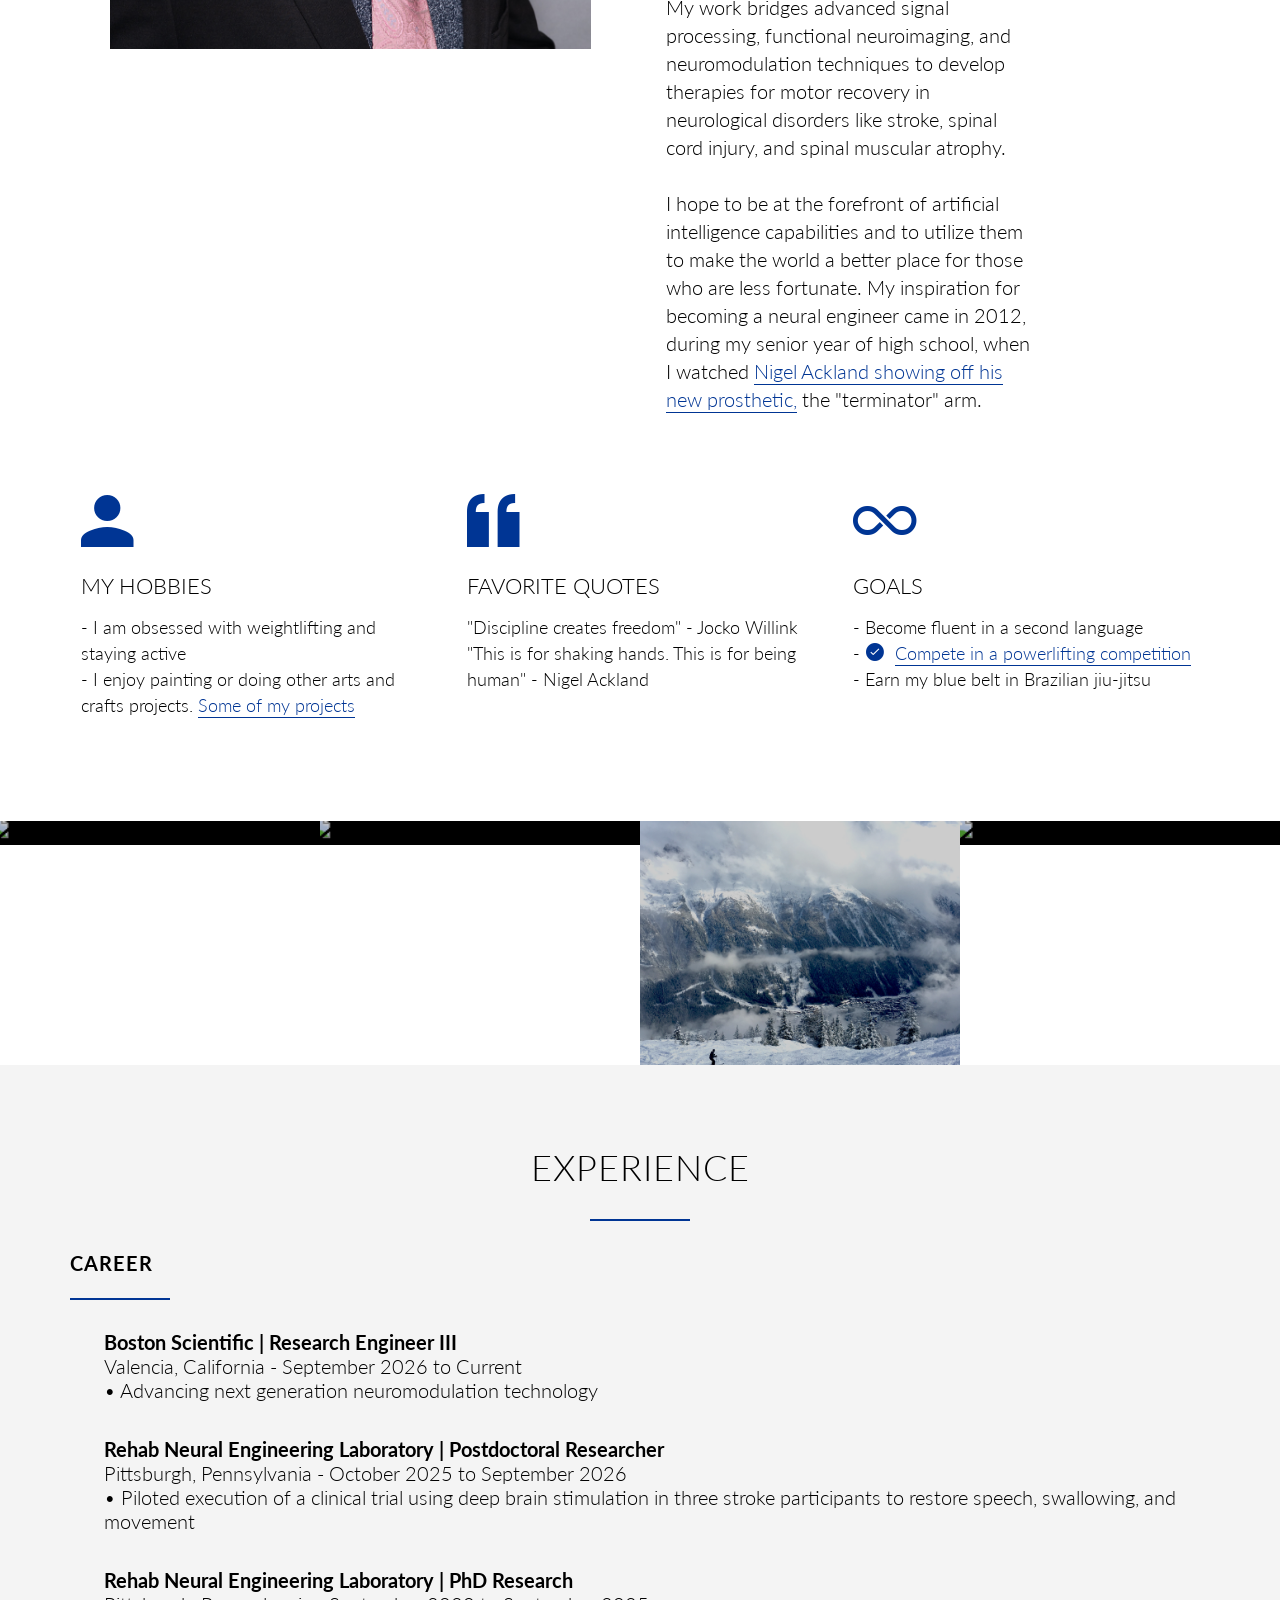
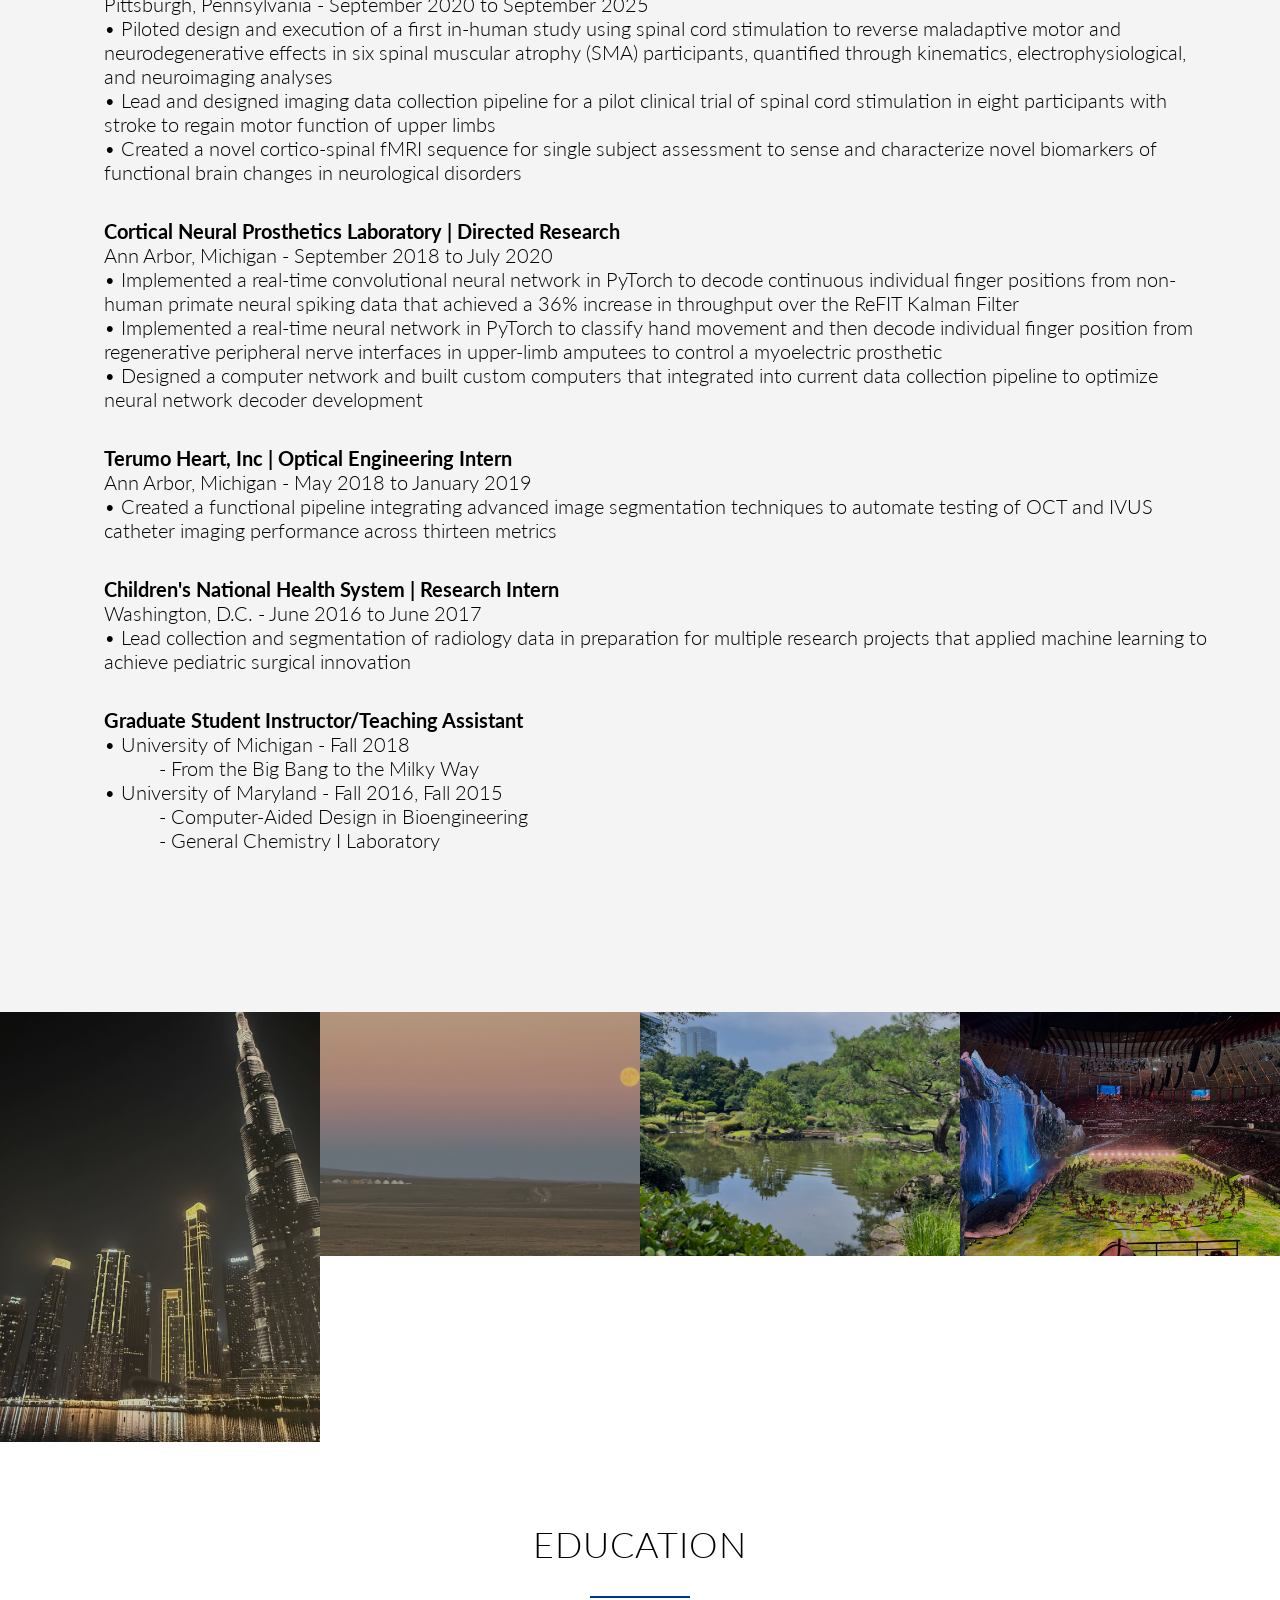
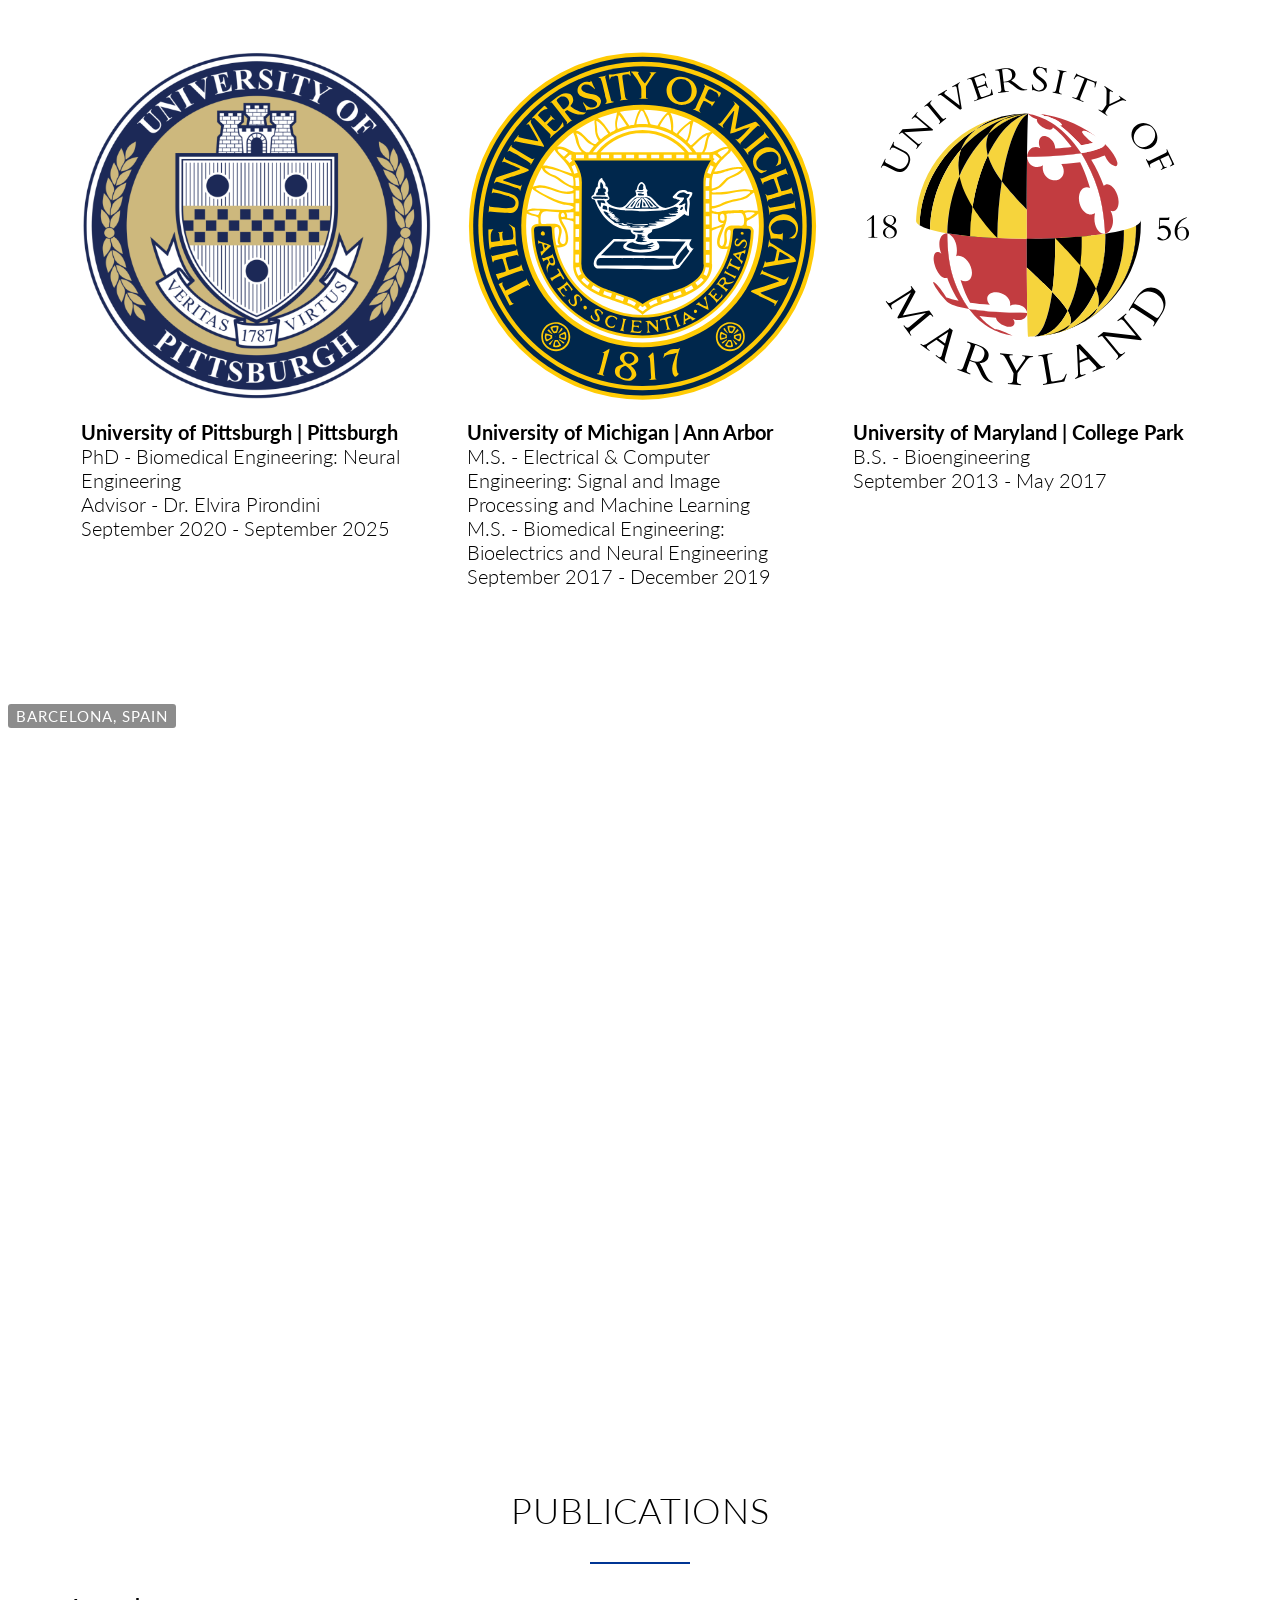
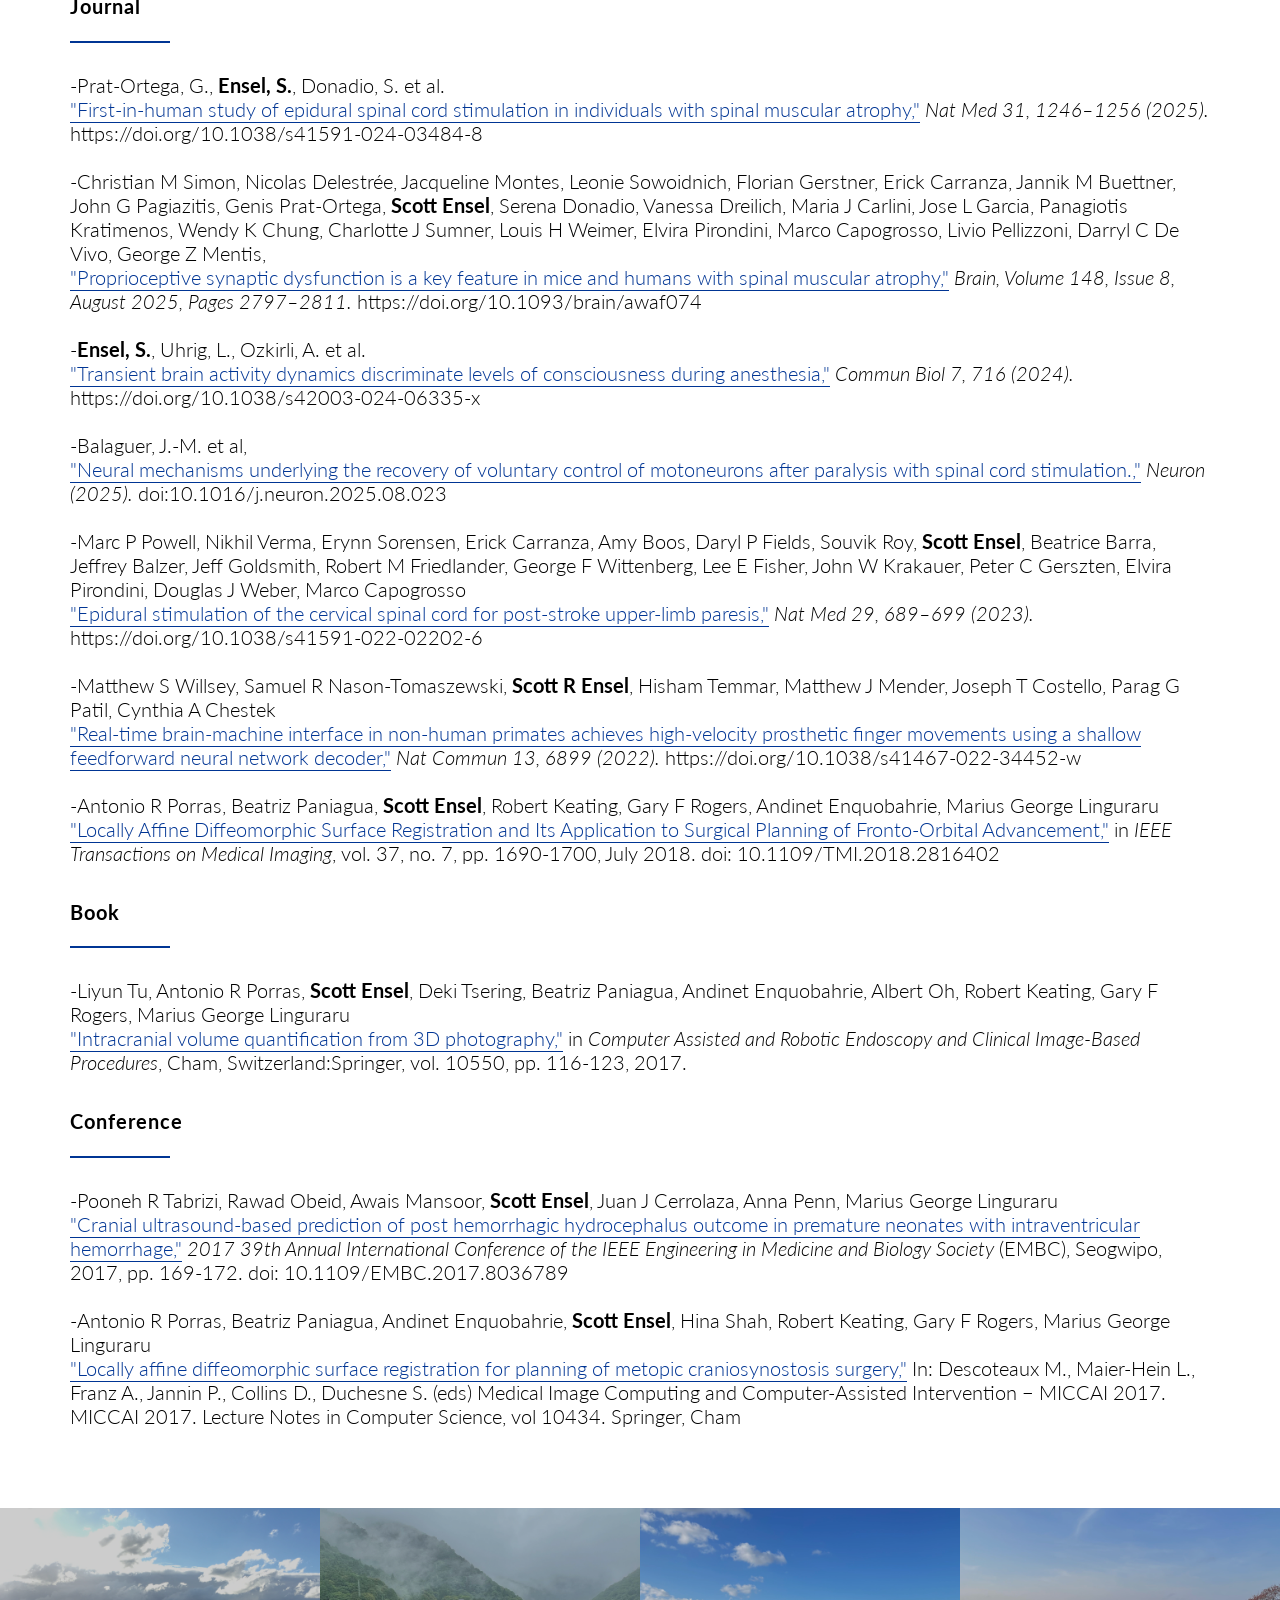
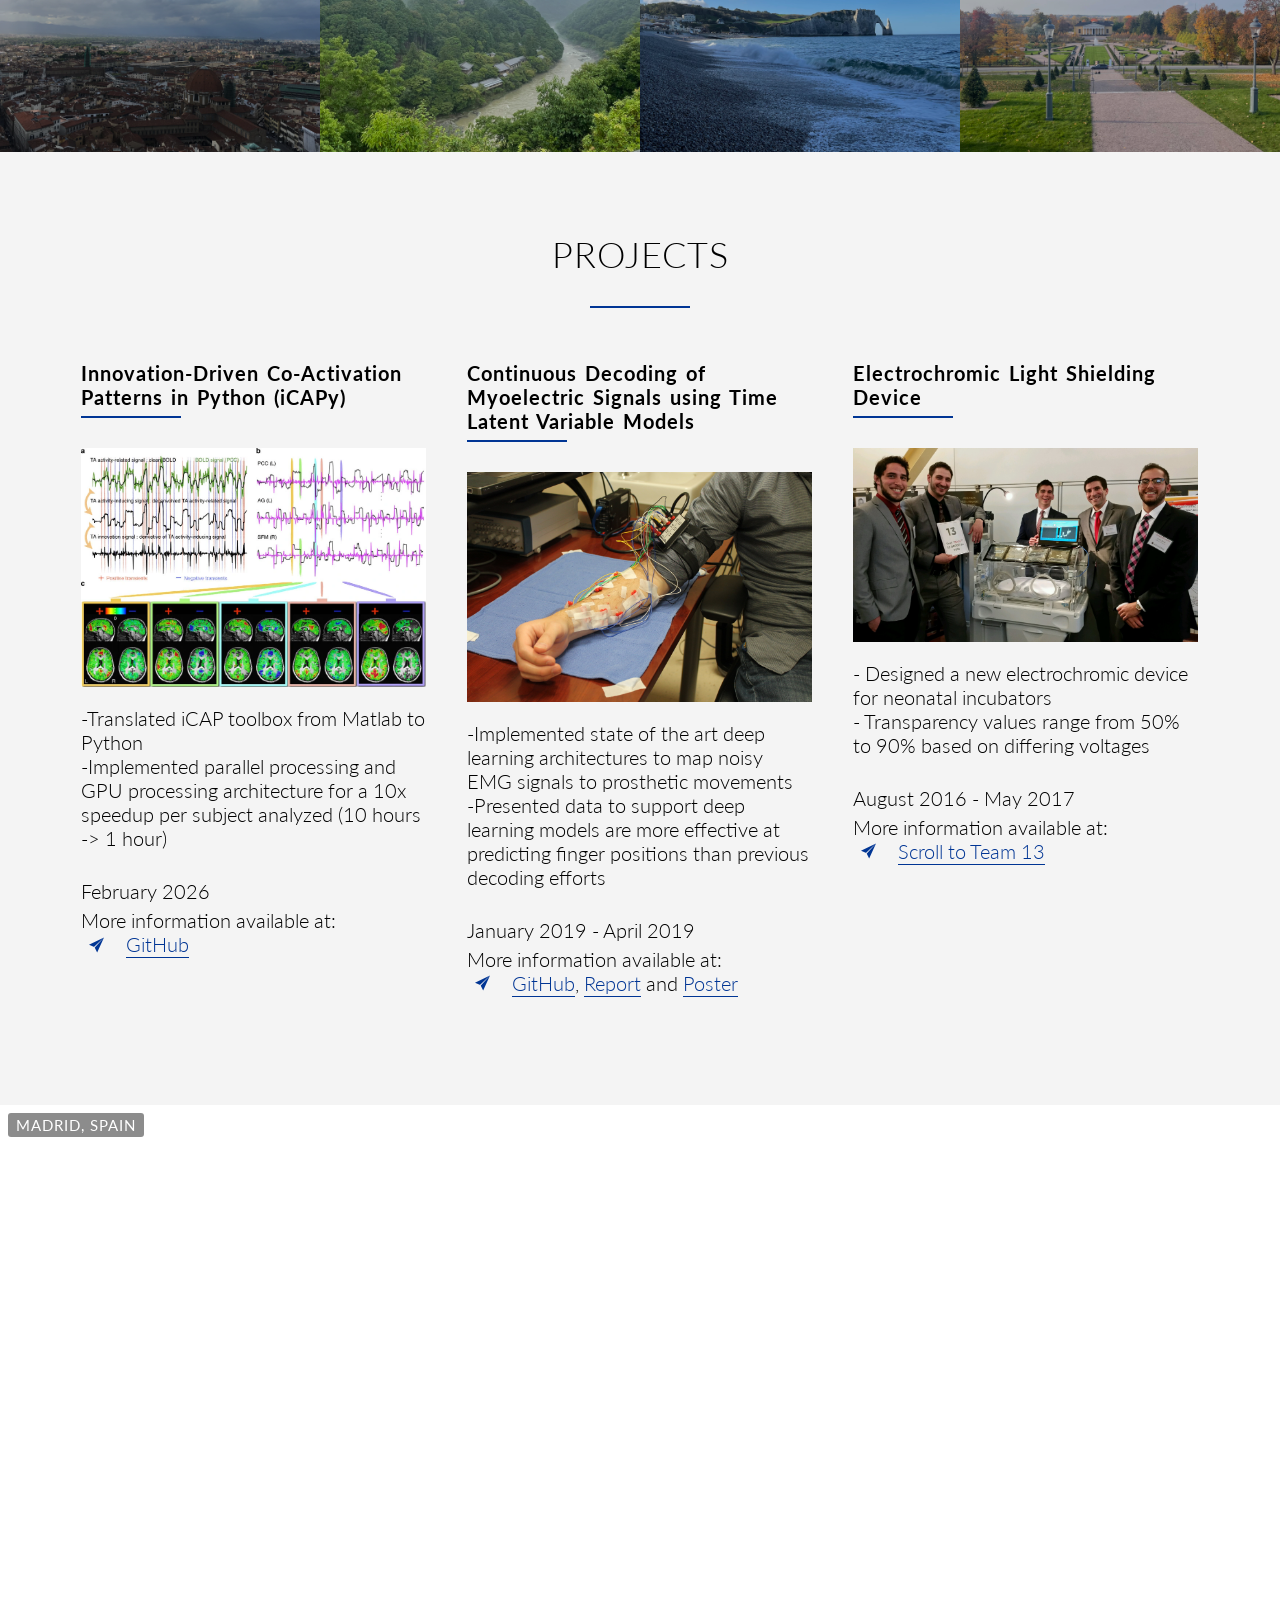
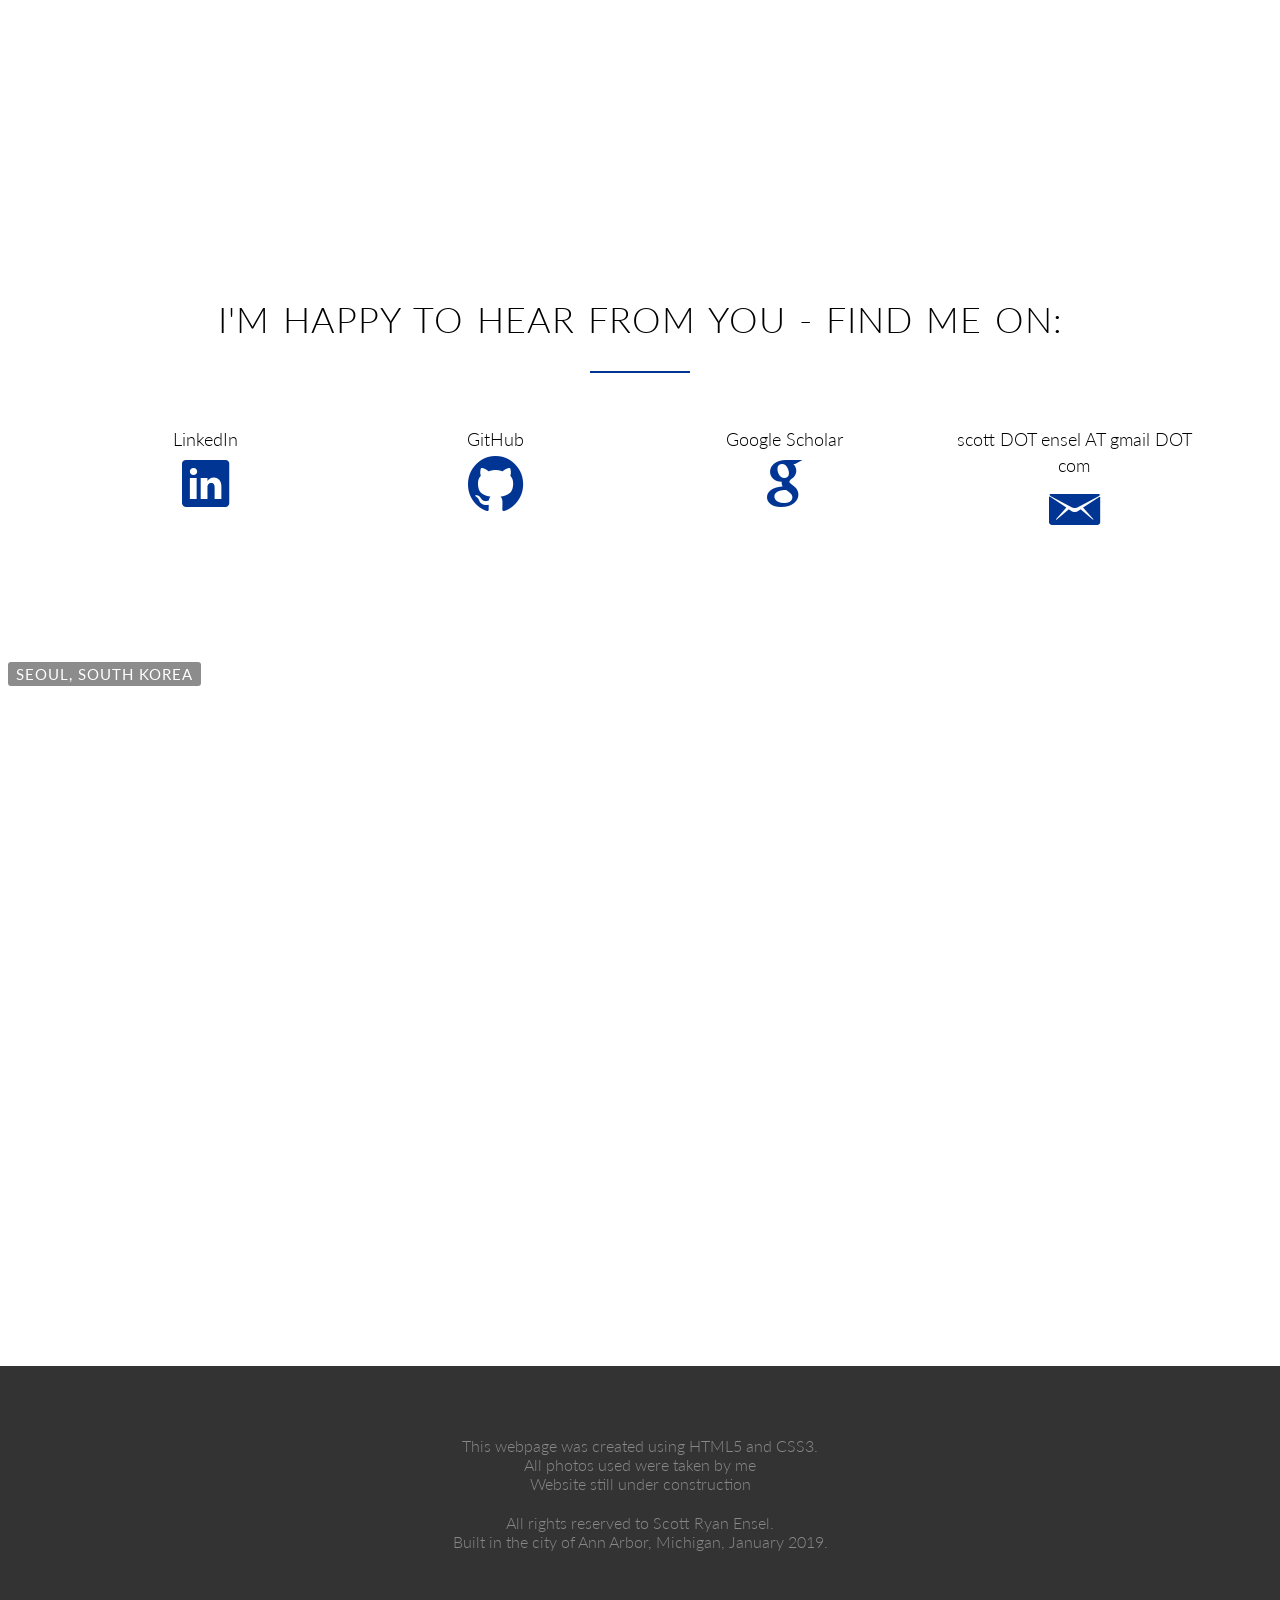
==== commit fddfcd8b: "photos yupp" ====
--- a/index.html
+++ b/index.html
@@ -216,26 +216,26 @@
                     <ul class="meals-showcase clearfix">
                         <li>
                             <figure class="meal-photo">
-                                <div class="photo-caption">Florence, Italy</div>
-                                <img style ='height: 100%; width: 100%; object-fit: contain' src="resources/img/IMG_0128.jpeg" alt="other">
+                                <div class="photo-caption">Dubai, UAE</div>
+                                <img style ='height: 100%; width: 100%; object-fit: contain' src="resources/img/IMG_2811.jpeg" alt="other">
                             </figure>
                         </li>
                         <li>
                             <figure class="meal-photo">
-                                <div class="photo-caption">Arashiyama, Japan</div>
-                                <img  style ='height: 100%; width: 100%; object-fit: contain' src="resources/img/IMG_0179.jpeg" alt="2">
+                                <div class="photo-caption">Arashiyama, Kyrgsztan</div>
+                                <img  style ='height: 100%; width: 100%; object-fit: contain' src="resources/img/IMG_2102.jpeg" alt="2">
                             </figure>
                         </li>
                         <li>
                             <figure class="meal-photo">
-                                <div class="photo-caption">Etretat, France</div>
-                                <img  style ='height: 100%; width: 100%; object-fit: contain' src="resources/img/IMG_1529.jpeg" alt="fre">
+                                <div class="photo-caption">Tokyo, Japan</div>
+                                <img  style ='height: 100%; width: 100%; object-fit: contain' src="resources/img/IMG_0683.jpeg" alt="fre">
                             </figure>
                         </li>
                         <li>
                             <figure class="meal-photo">
-                                <div class="photo-caption">Uppsala, Sweden</div>
-                                <img  style ='height: 100%; width: 100%; object-fit: contain' src="resources/img/IMG_1361.jpeg" alt="fre">
+                                <div class="photo-caption">World Nomad Games, Kyrgsztan</div>
+                                <img  style ='height: 100%; width: 100%; object-fit: contain' src="resources/img/IMG_2745.jpeg" alt="fre">
                             </figure>
                         </li>
                     </ul>
@@ -284,24 +284,22 @@
                 </div>
 
 
-                <h5> RELEVANT CLASSES </h5>
+<!--                 <h5> RELEVANT CLASSES </h5>
                     <div class="col span-1-of-2">
-                  <!--   <div class="works-step clearfix"> -->
                     •	Machine Learning<br>
                     •	Deep Learning<br>
                     •	Deep Learning for Computer Vision<br>
                     •	Optimization for Signal and Image Processing<br>
                     •	Matrix Methods for Signal Processing, Data Analysis and Machine Learning<br>
-                   <!-- </div>-->
-                    </div>
-                    
+                    </div>
+
                     <div class="col span-1-of-2">
                     •	Foundations of AI <br>
                     •	Neural Engineering<br>
                     •	Probability and Random Processes<br>
                     •	Intro to MEMS<br>
                     •	Human Neuroanatomy<br>
-                    </div>
+                    </div> -->
 
             </div>
 
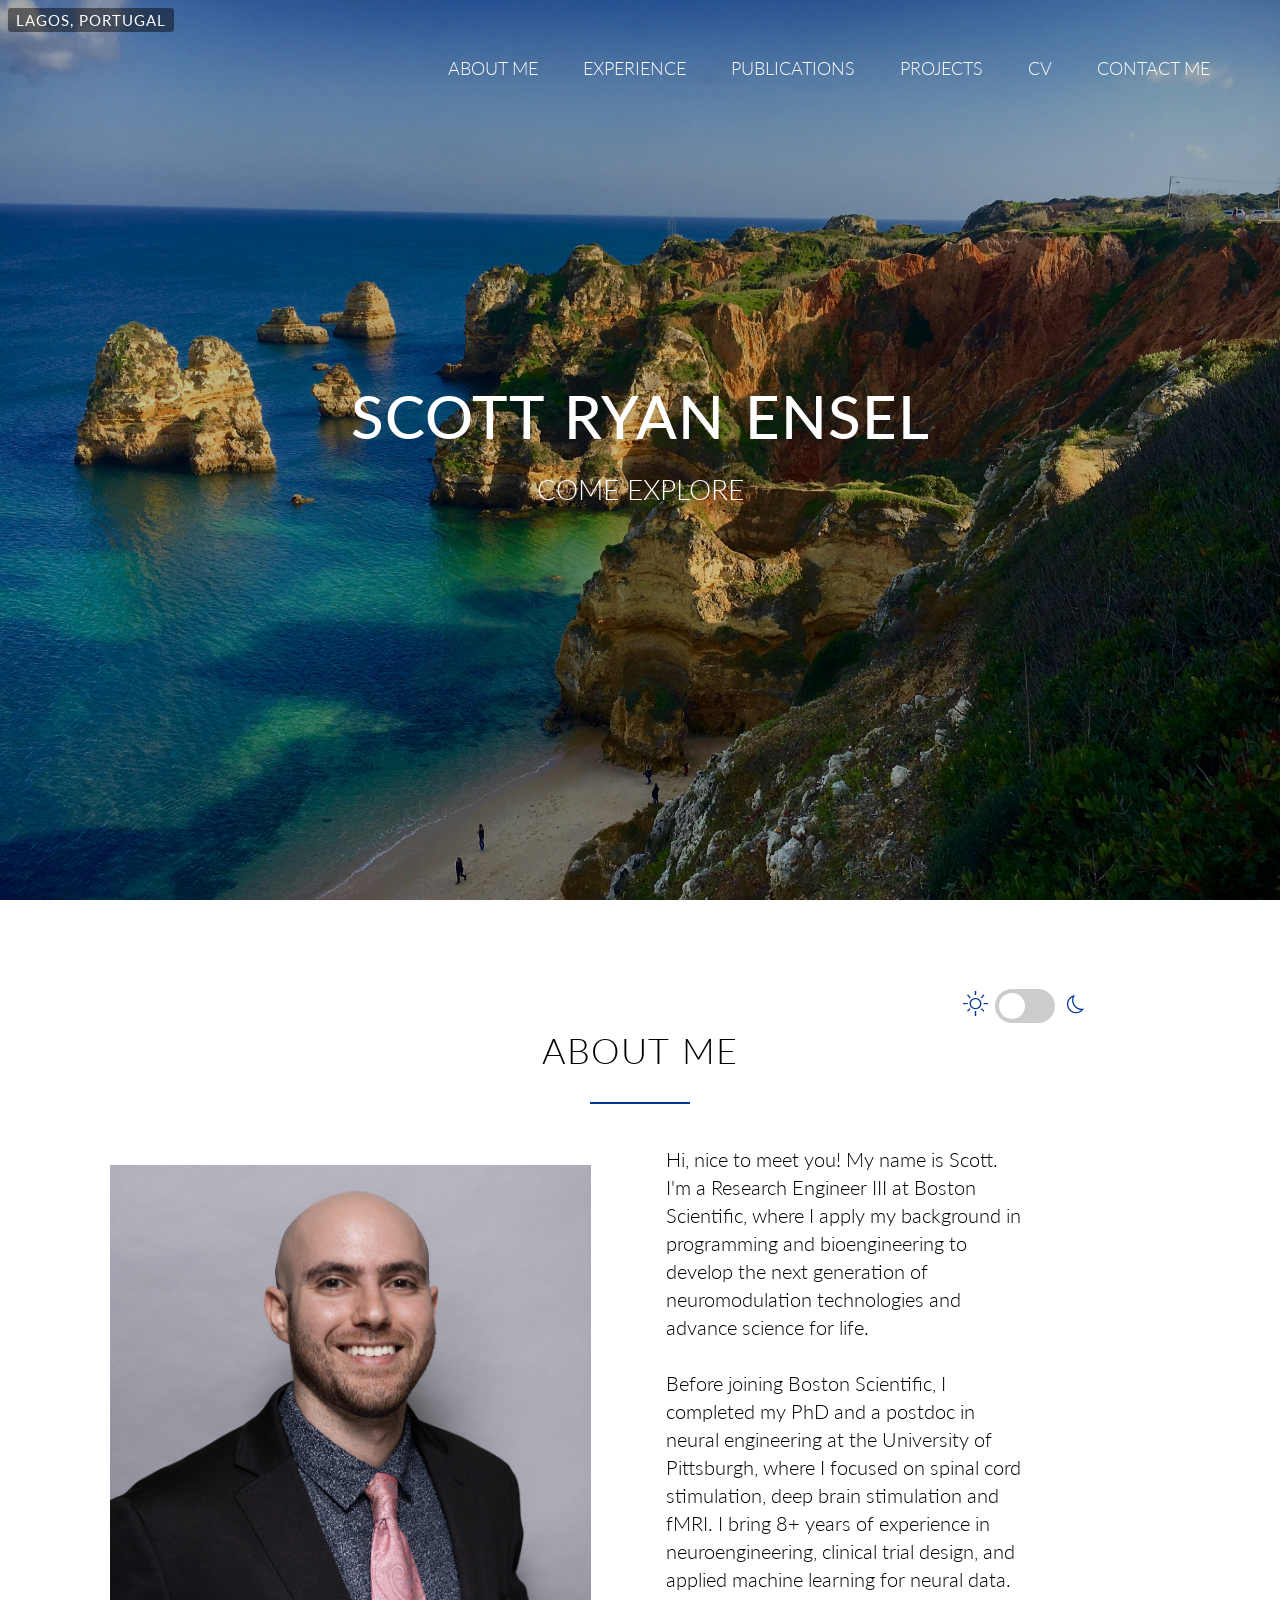
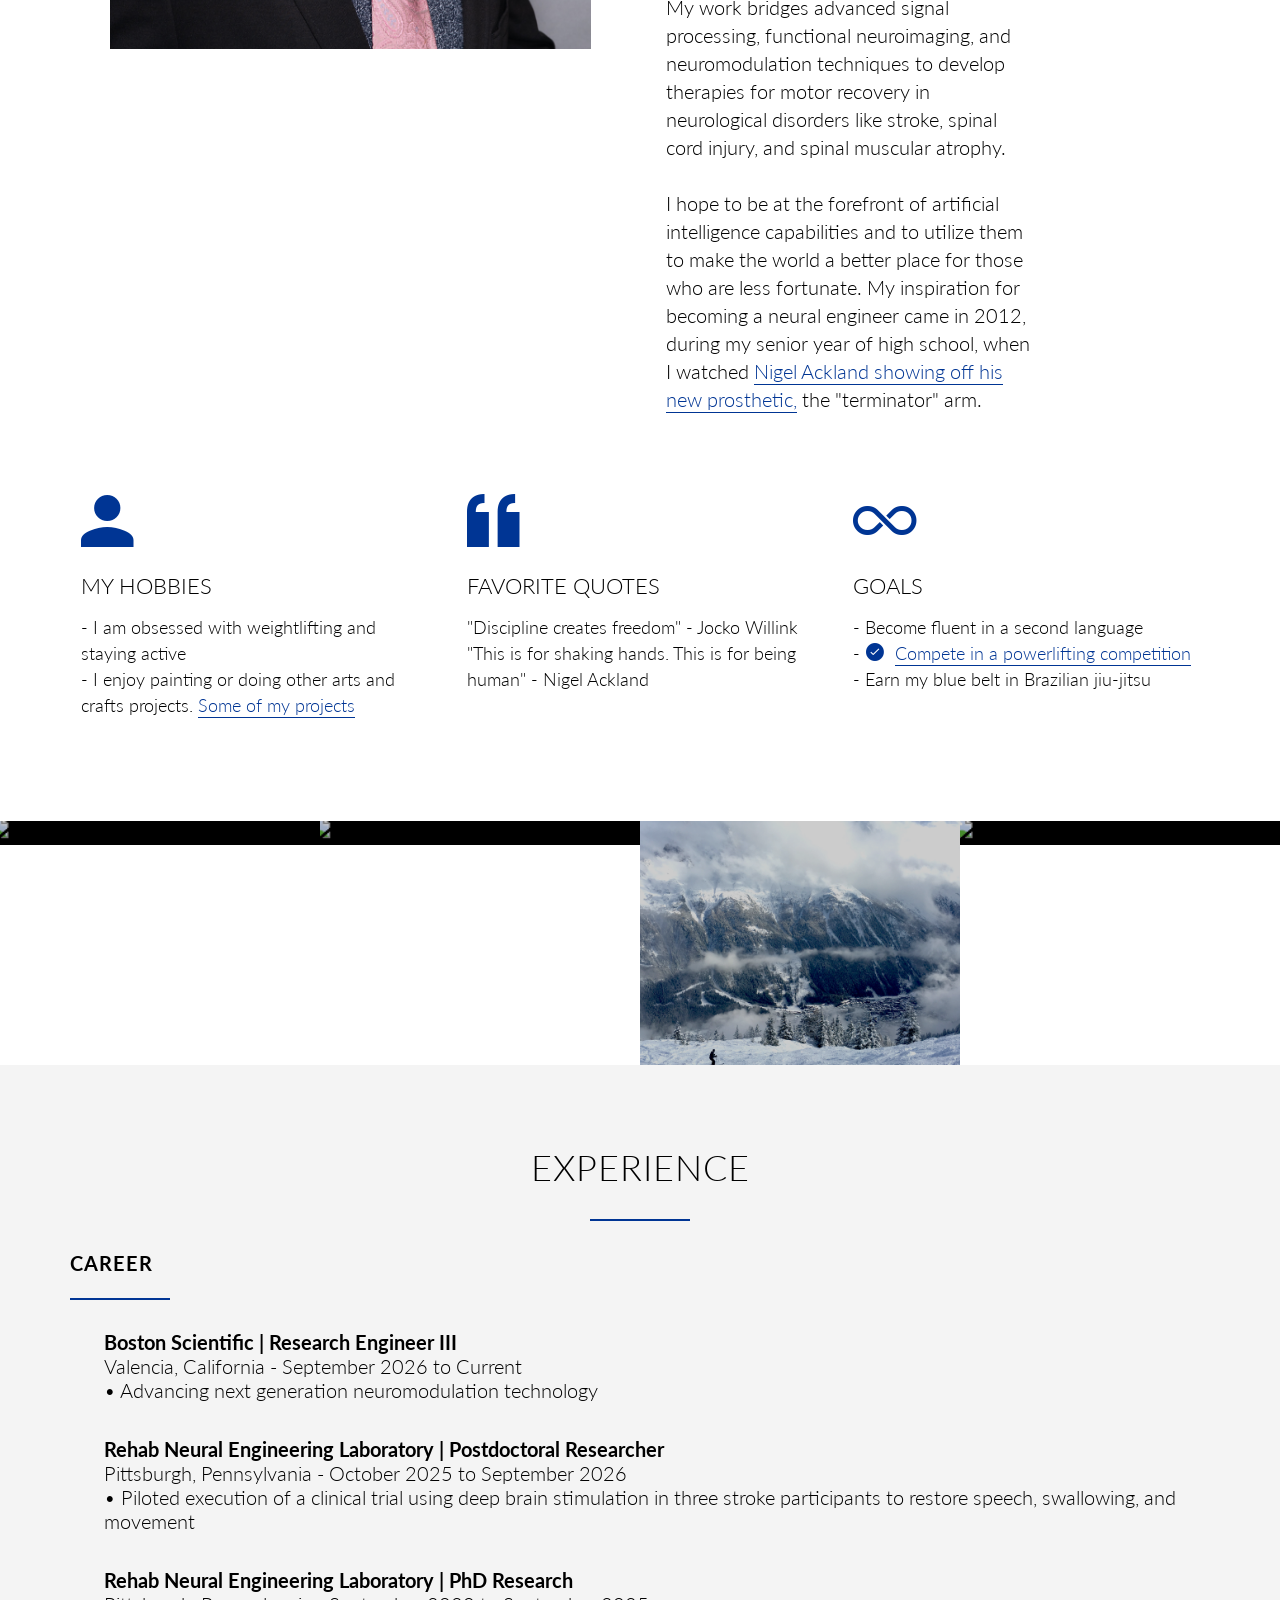
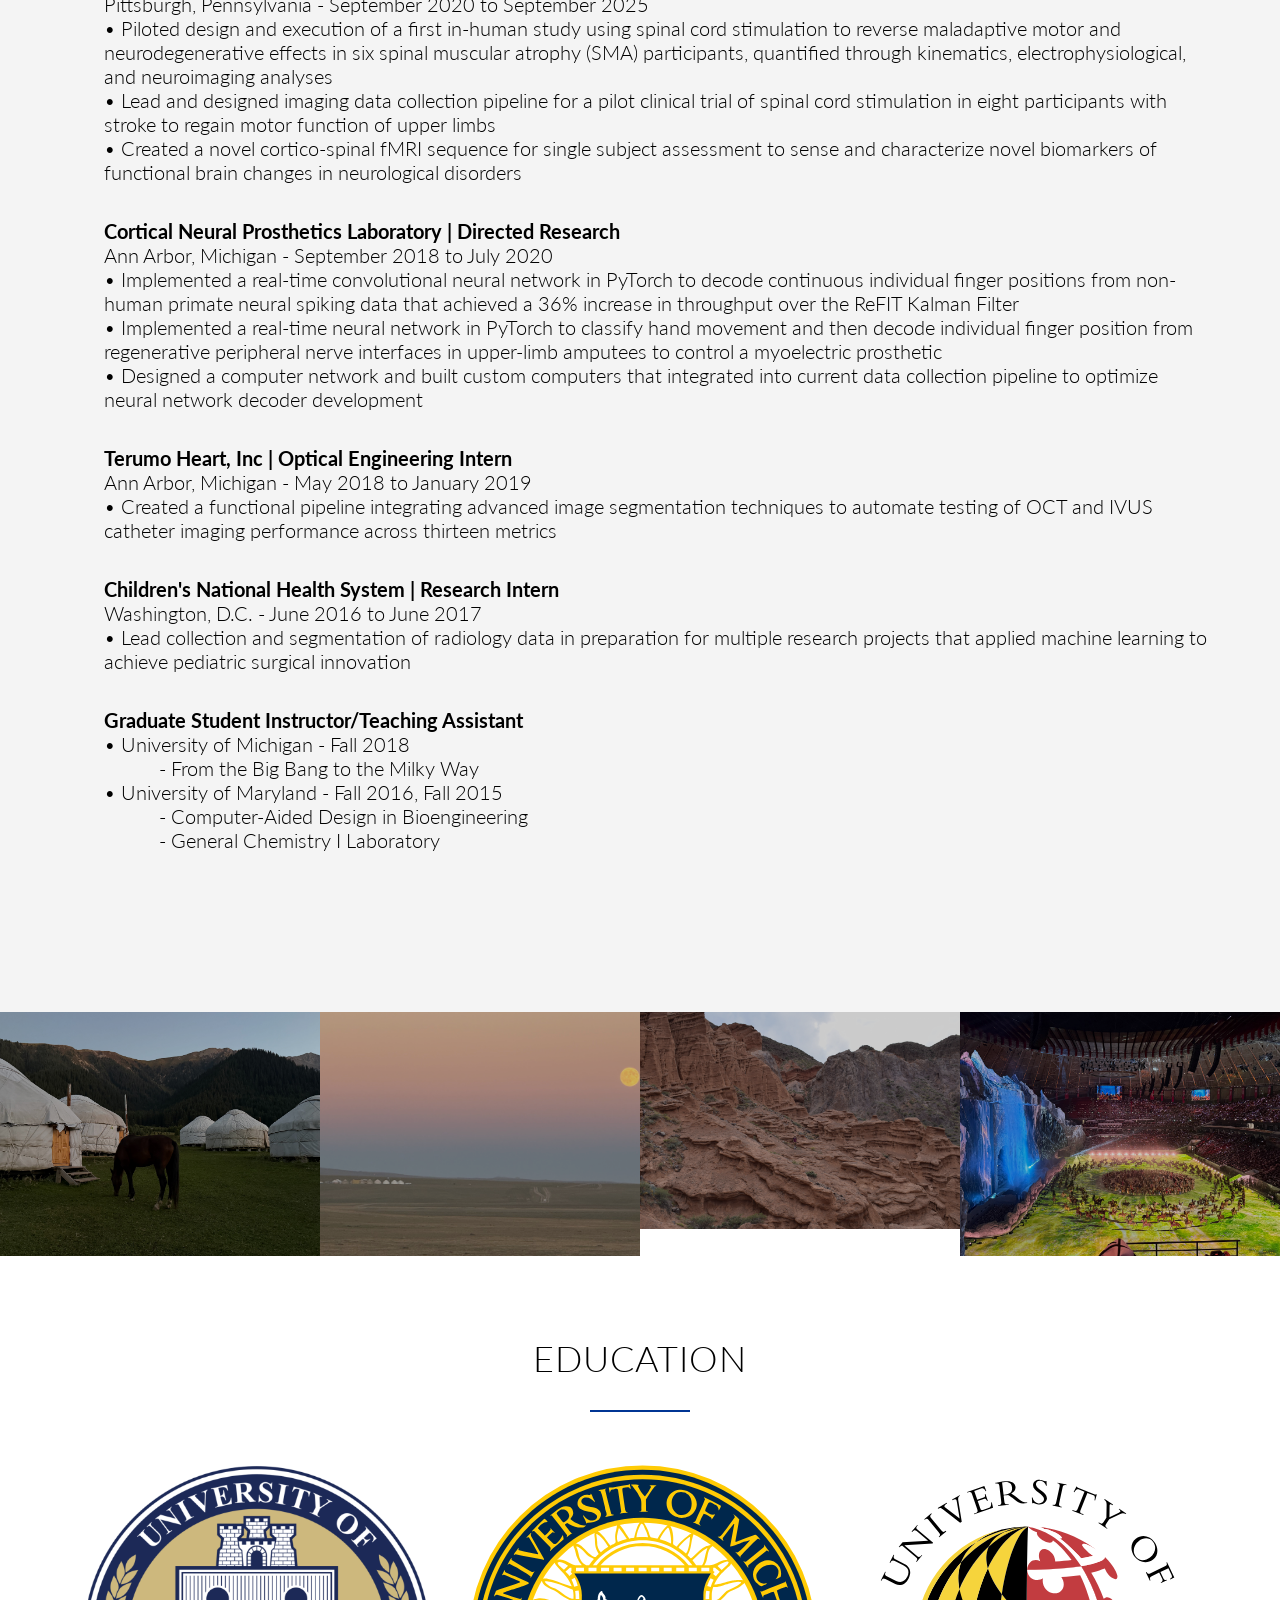
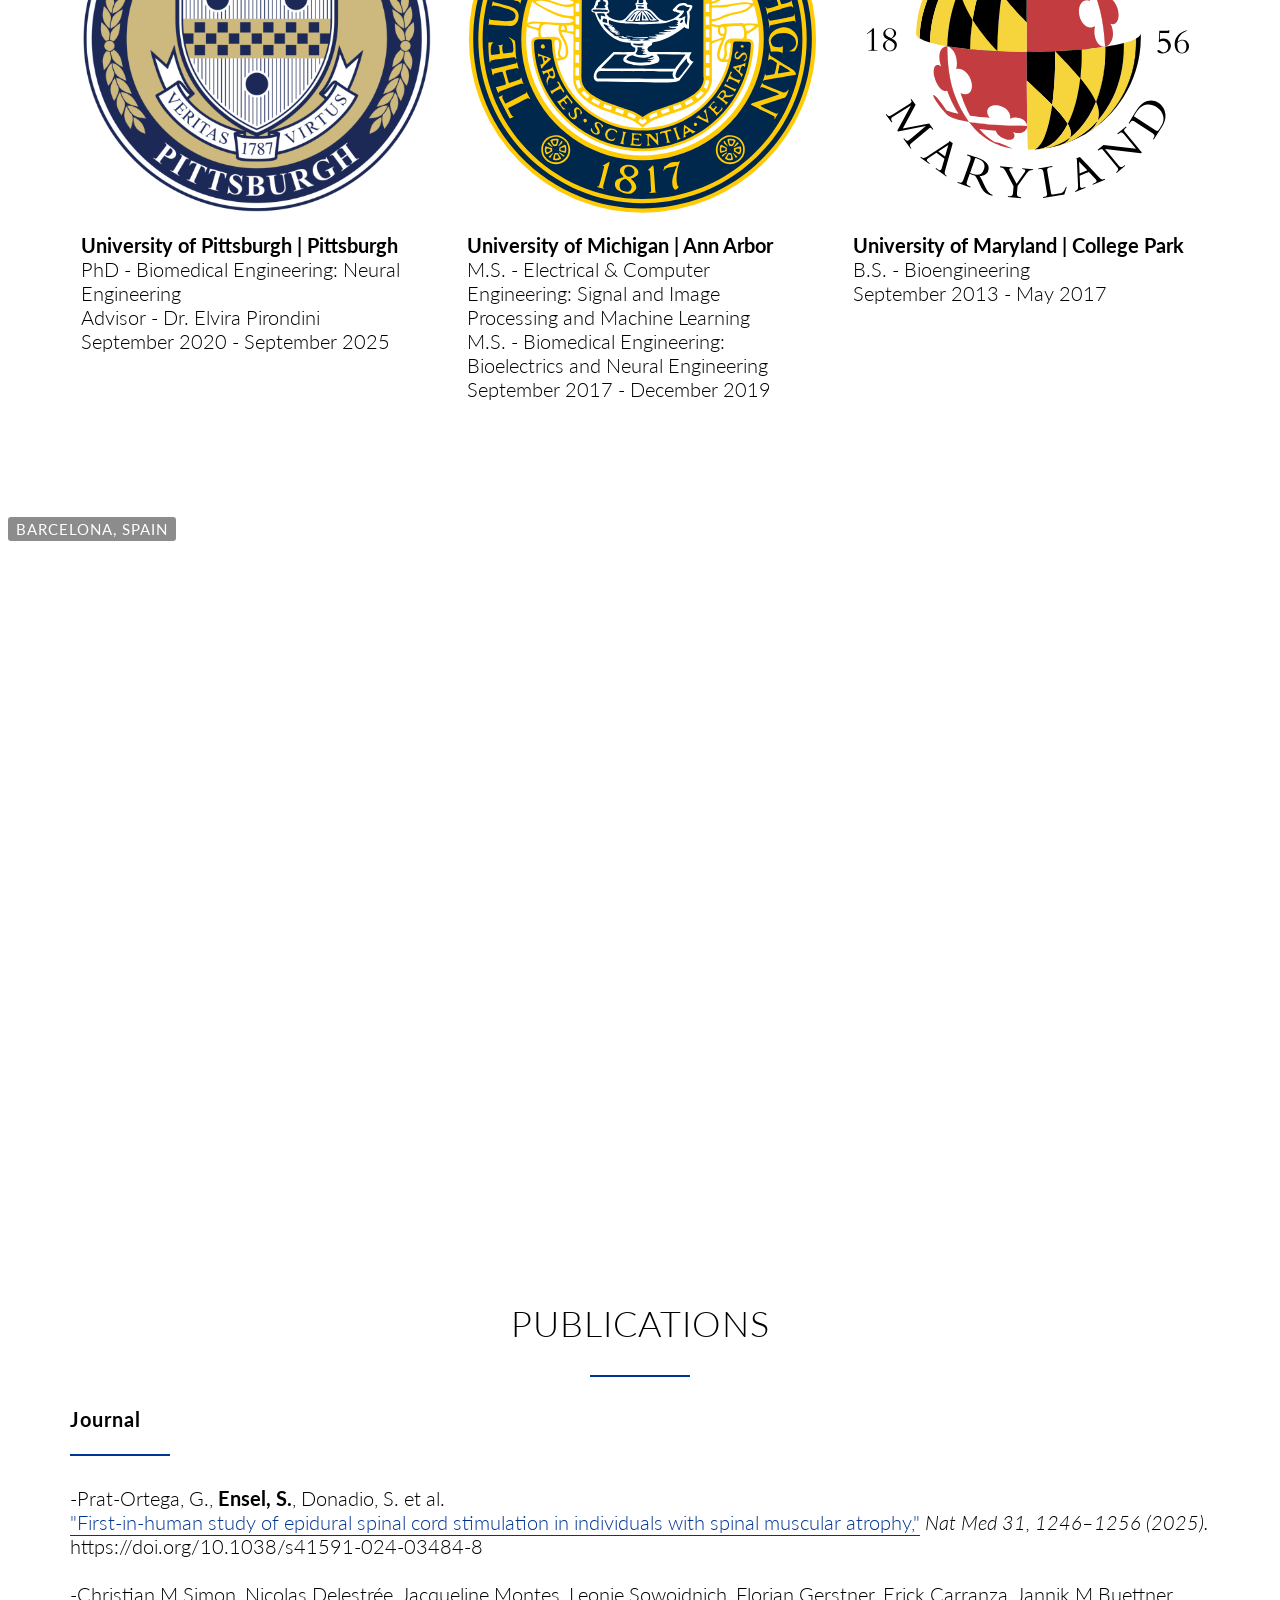
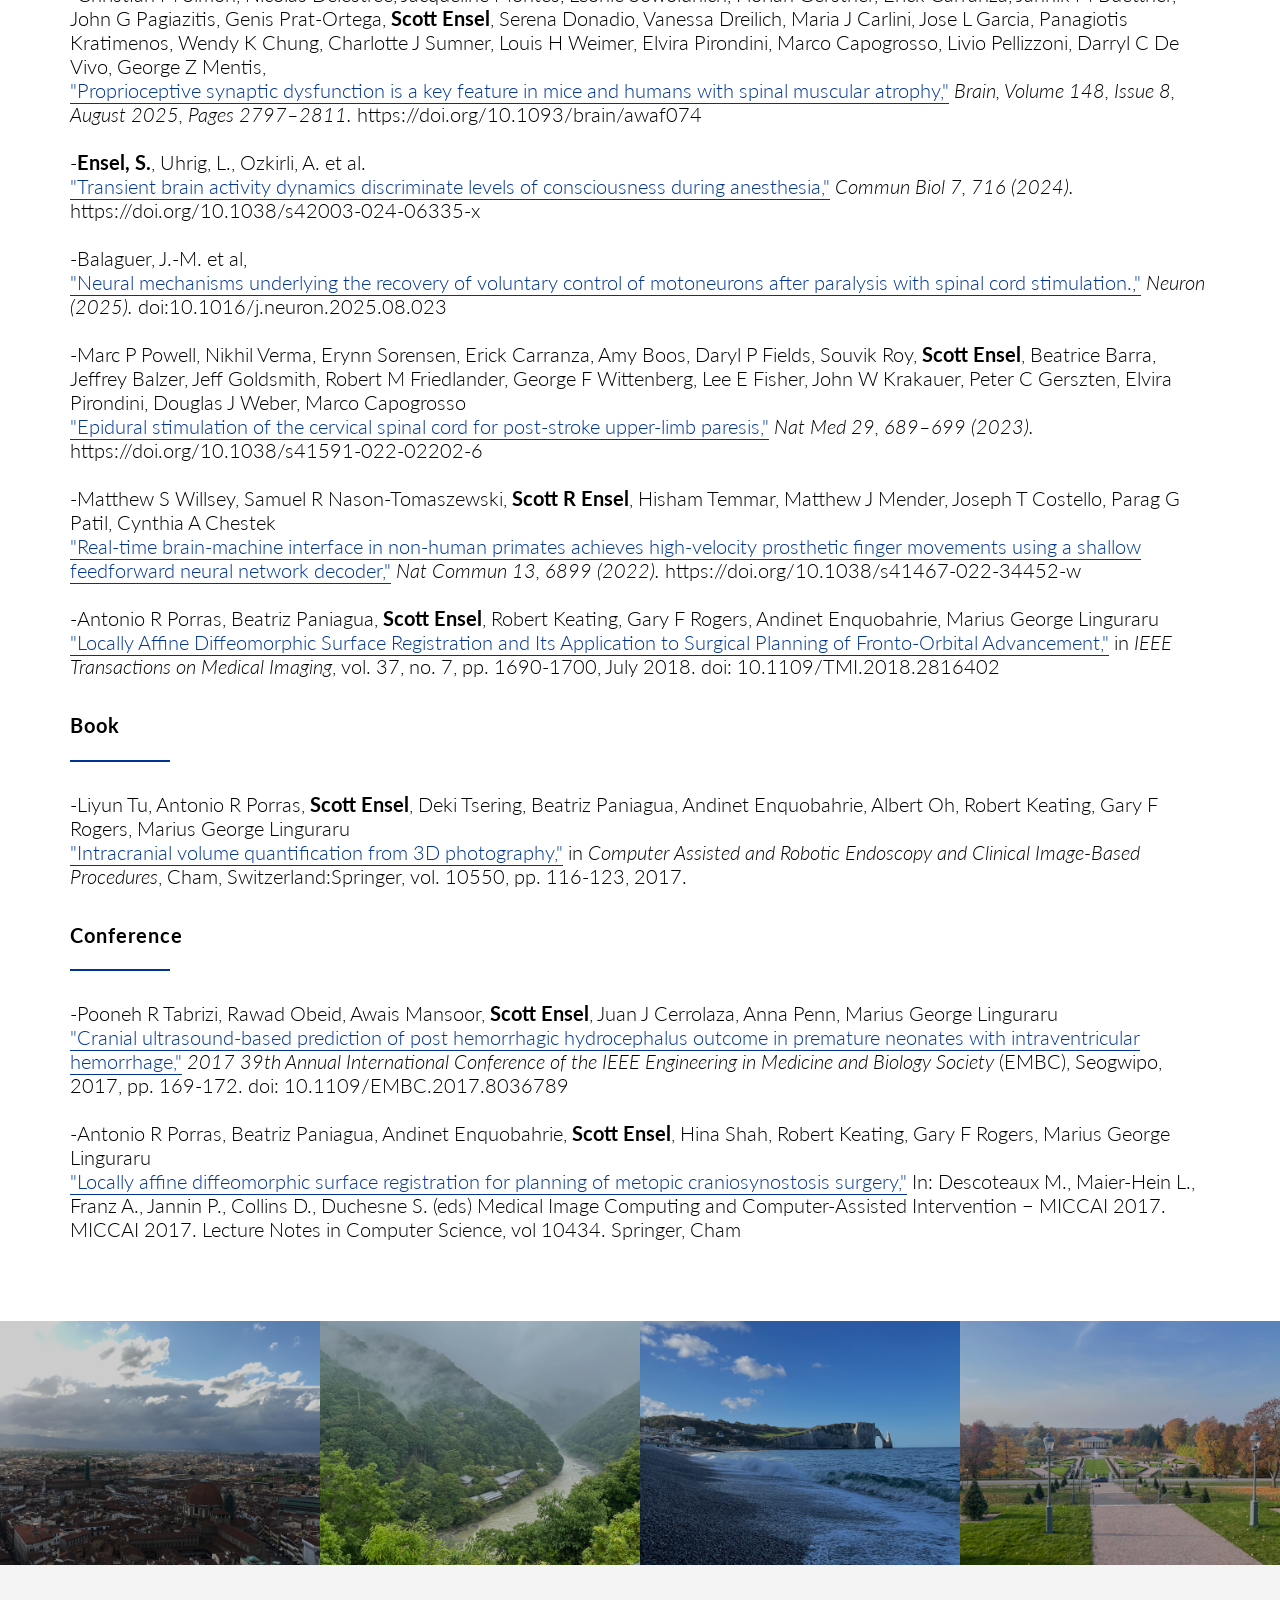
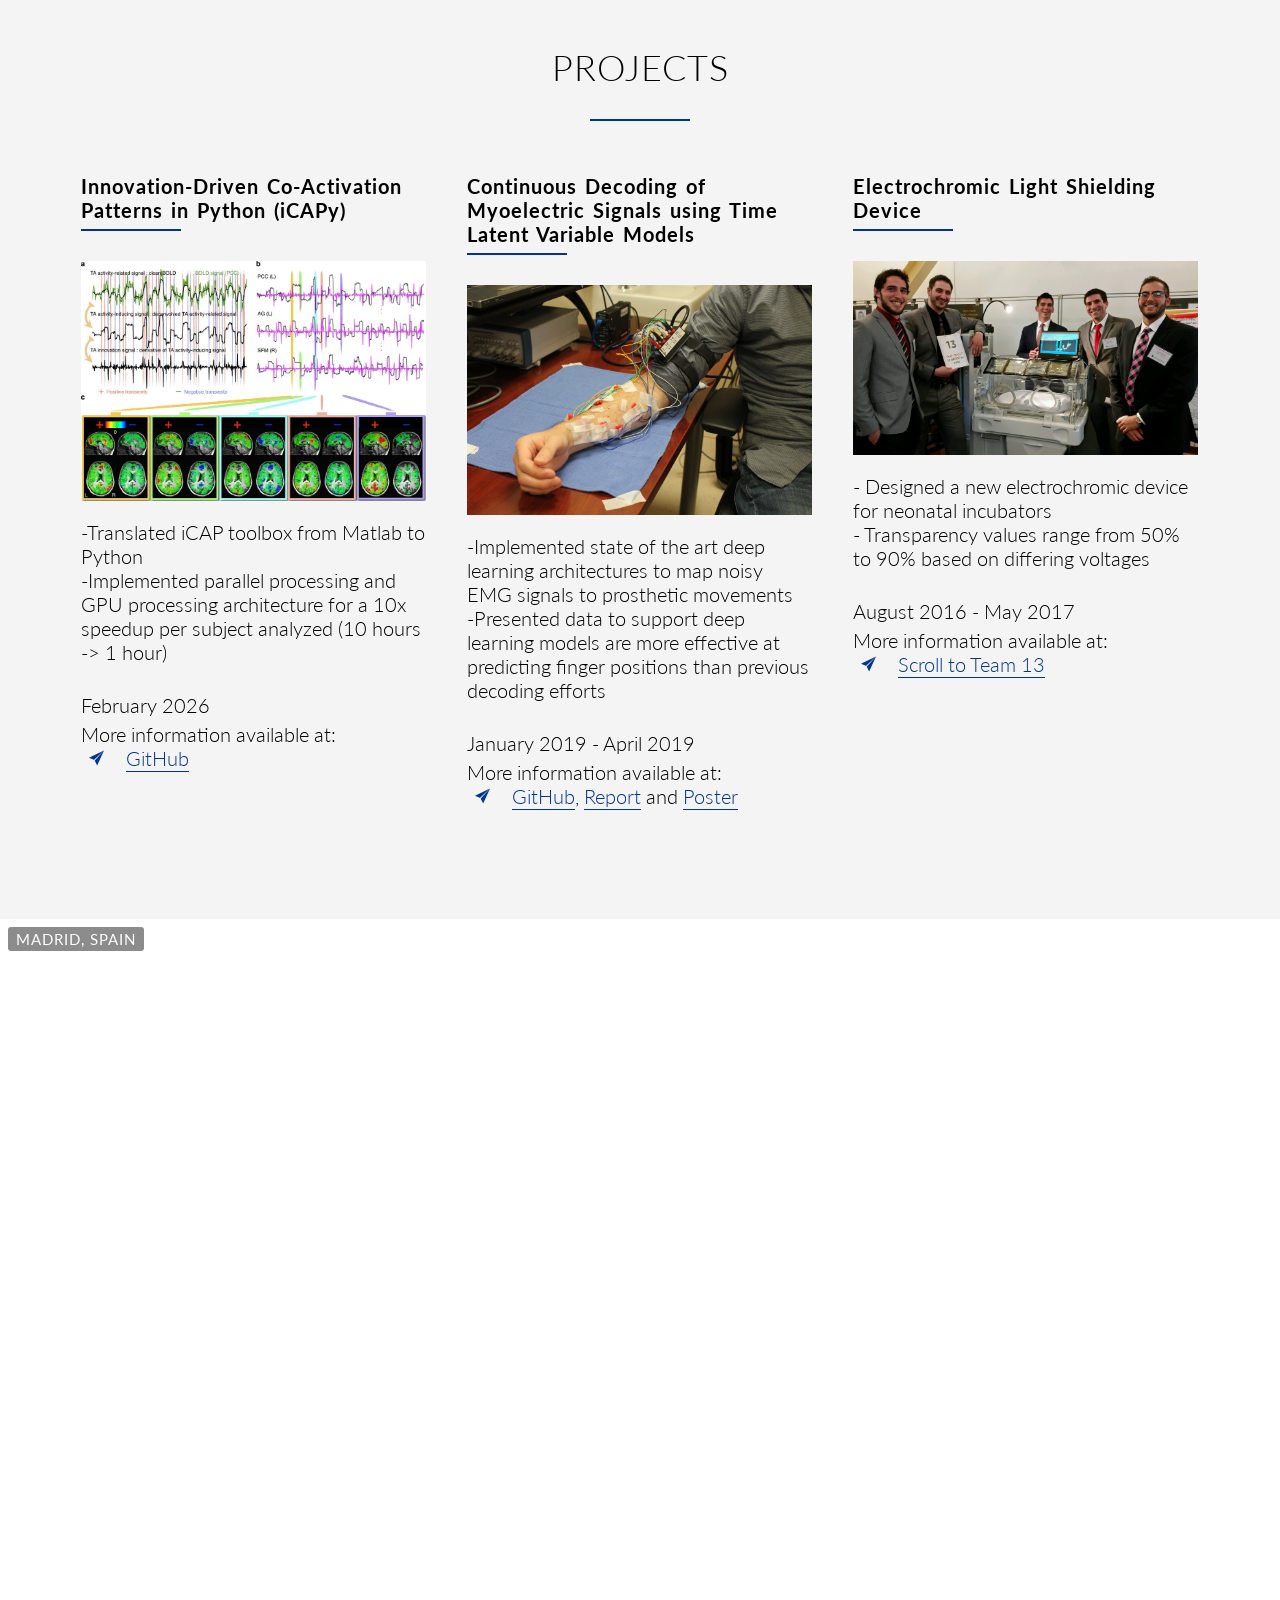
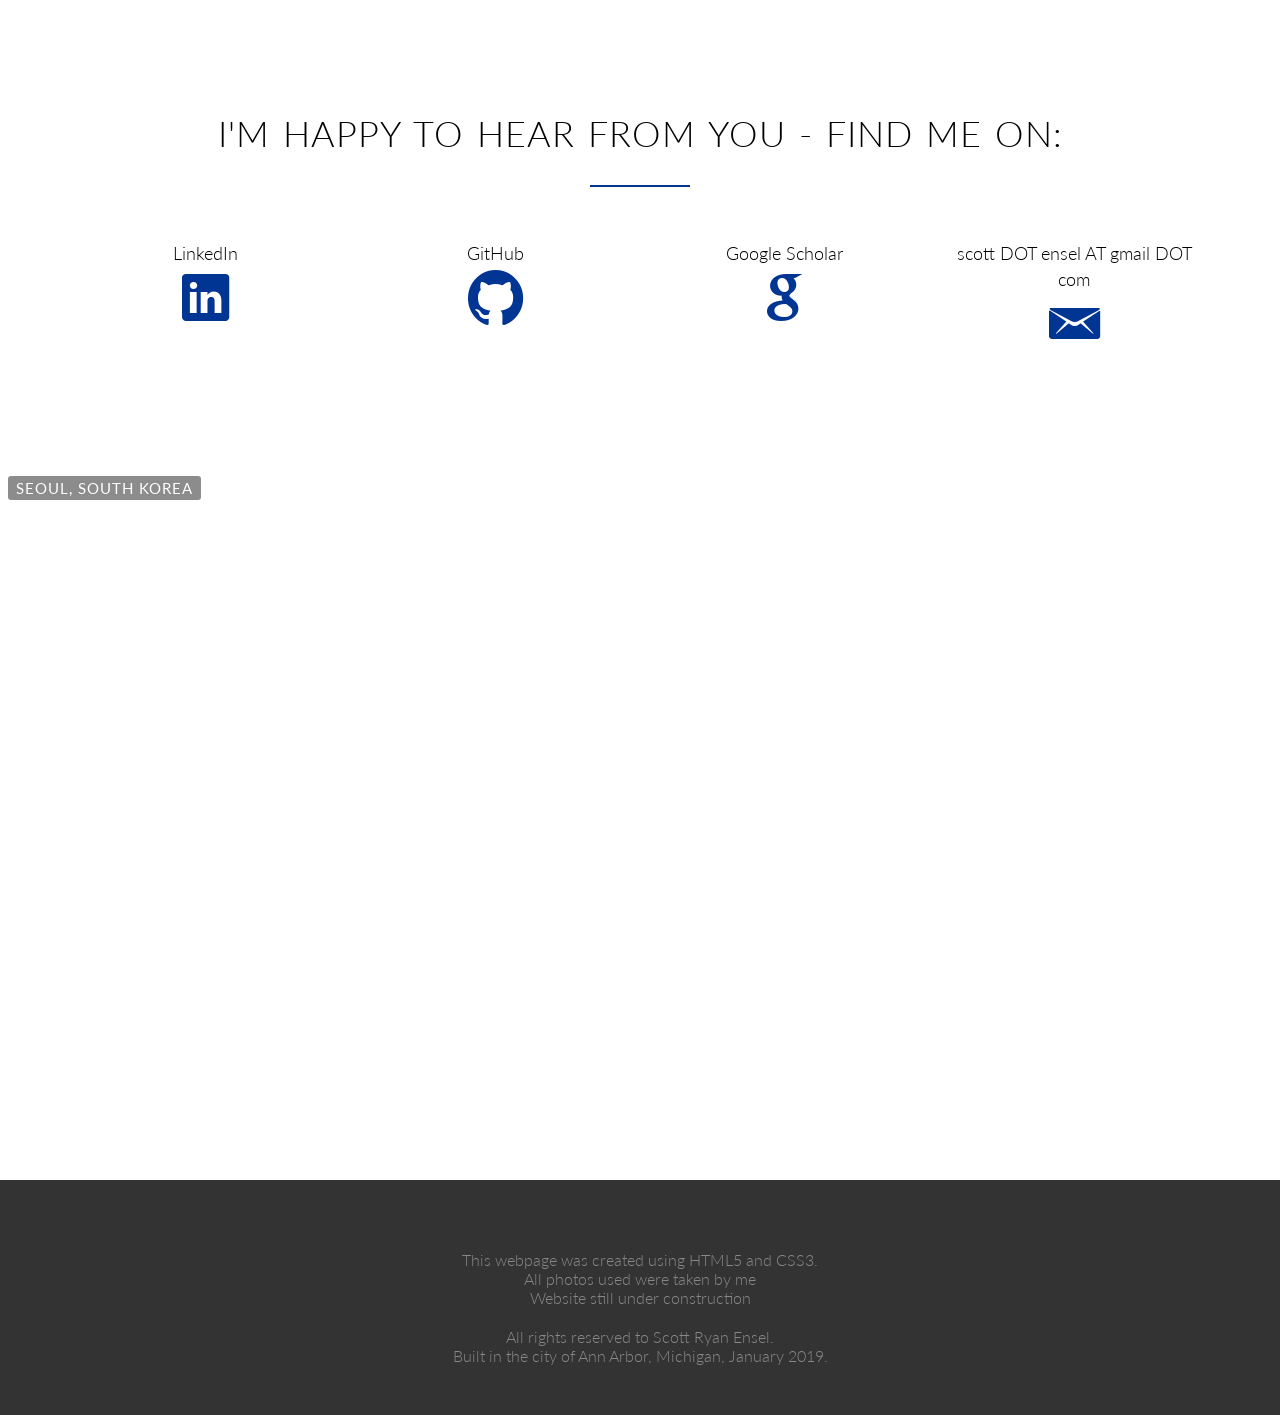
==== commit f0384c29: "Update index.html" ====
--- a/index.html
+++ b/index.html
@@ -216,20 +216,20 @@
                     <ul class="meals-showcase clearfix">
                         <li>
                             <figure class="meal-photo">
-                                <div class="photo-caption">Dubai, UAE</div>
-                                <img style ='height: 100%; width: 100%; object-fit: contain' src="resources/img/IMG_2811.jpeg" alt="other">
+                                <div class="photo-caption">Issyk Kul, Kyrgsztan</div>
+                                <img style ='height: 100%; width: 100%; object-fit: contain' src="resources/img/IMG_2033.jpeg" alt="other">
                             </figure>
                         </li>
                         <li>
                             <figure class="meal-photo">
-                                <div class="photo-caption">Arashiyama, Kyrgsztan</div>
+                                <div class="photo-caption">Son-Kul Lake, Kyrgsztan</div>
                                 <img  style ='height: 100%; width: 100%; object-fit: contain' src="resources/img/IMG_2102.jpeg" alt="2">
                             </figure>
                         </li>
                         <li>
                             <figure class="meal-photo">
-                                <div class="photo-caption">Tokyo, Japan</div>
-                                <img  style ='height: 100%; width: 100%; object-fit: contain' src="resources/img/IMG_0683.jpeg" alt="fre">
+                                <div class="photo-caption">Issyk Kul, Kyrgsztan</div>
+                                <img  style ='height: 100%; width: 100%; object-fit: contain' src="resources/img/DSC_0940.jpeg" alt="fre">
                             </figure>
                         </li>
                         <li>
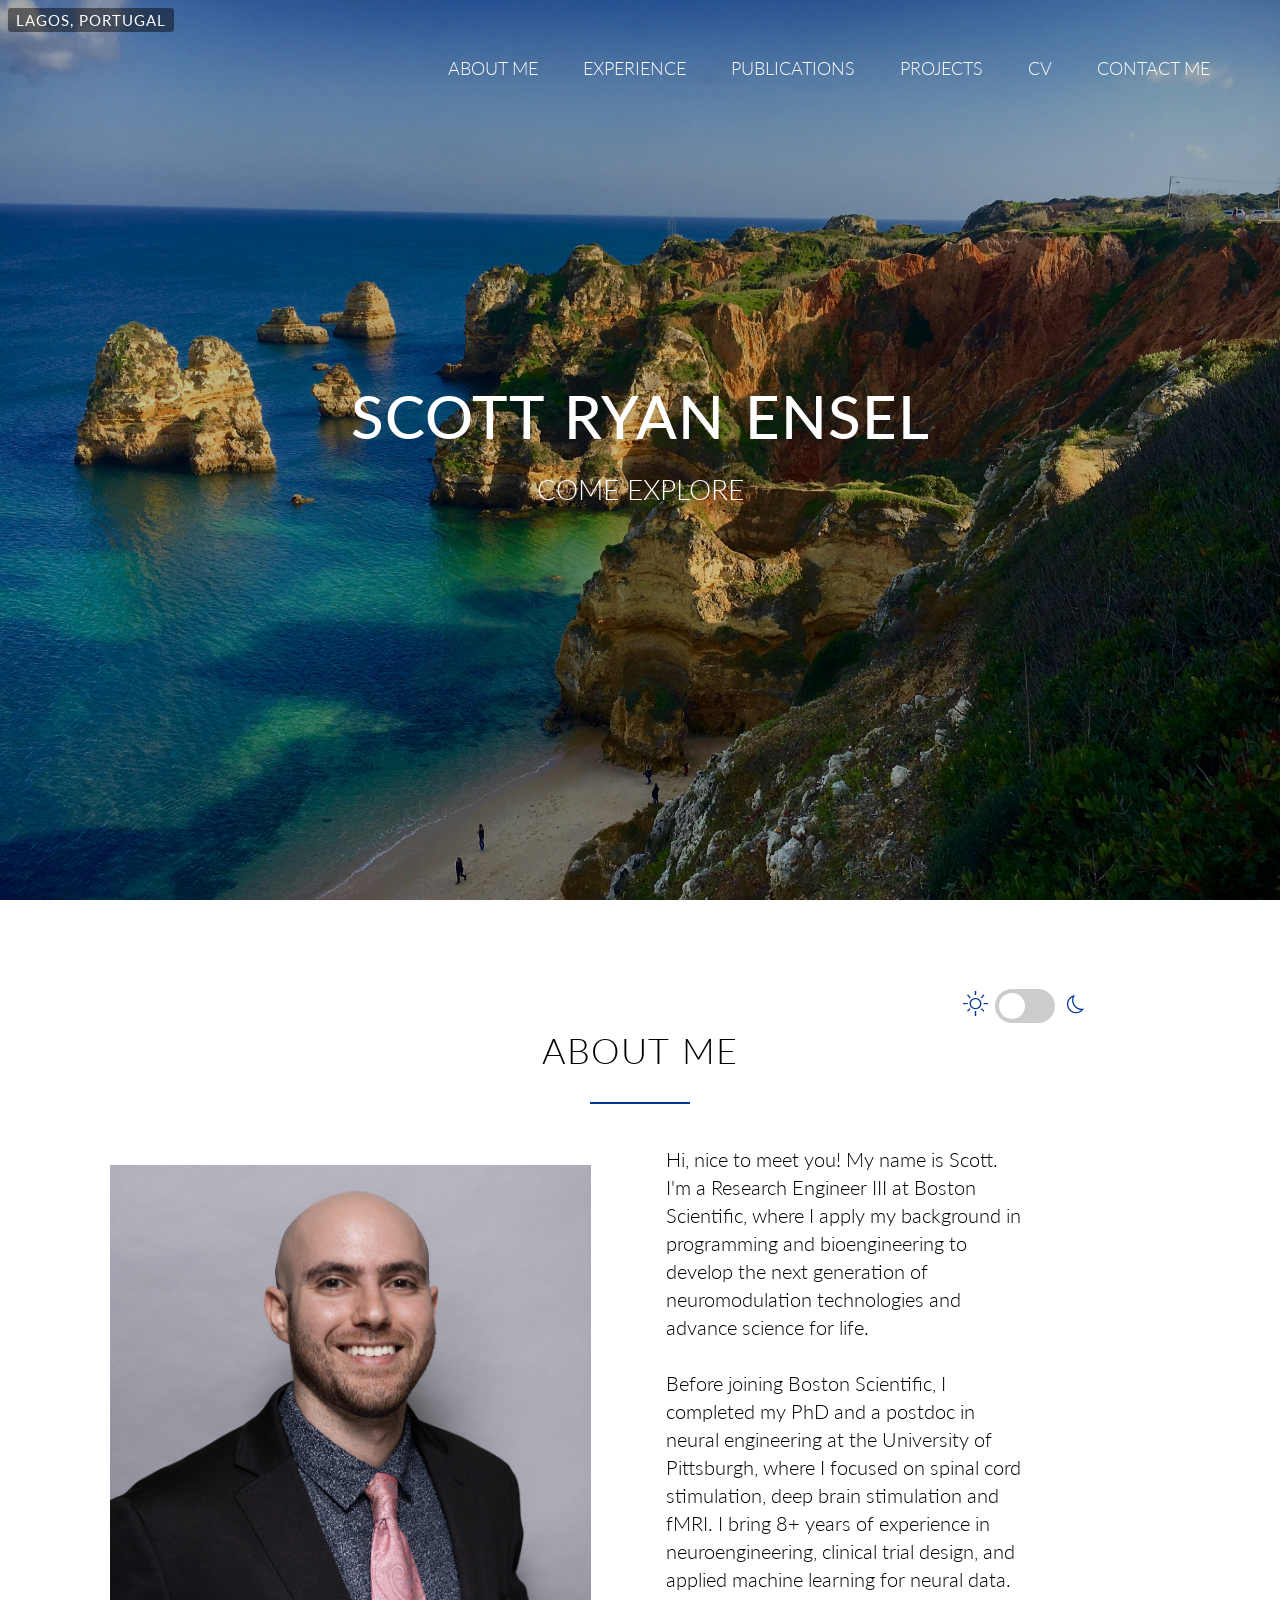
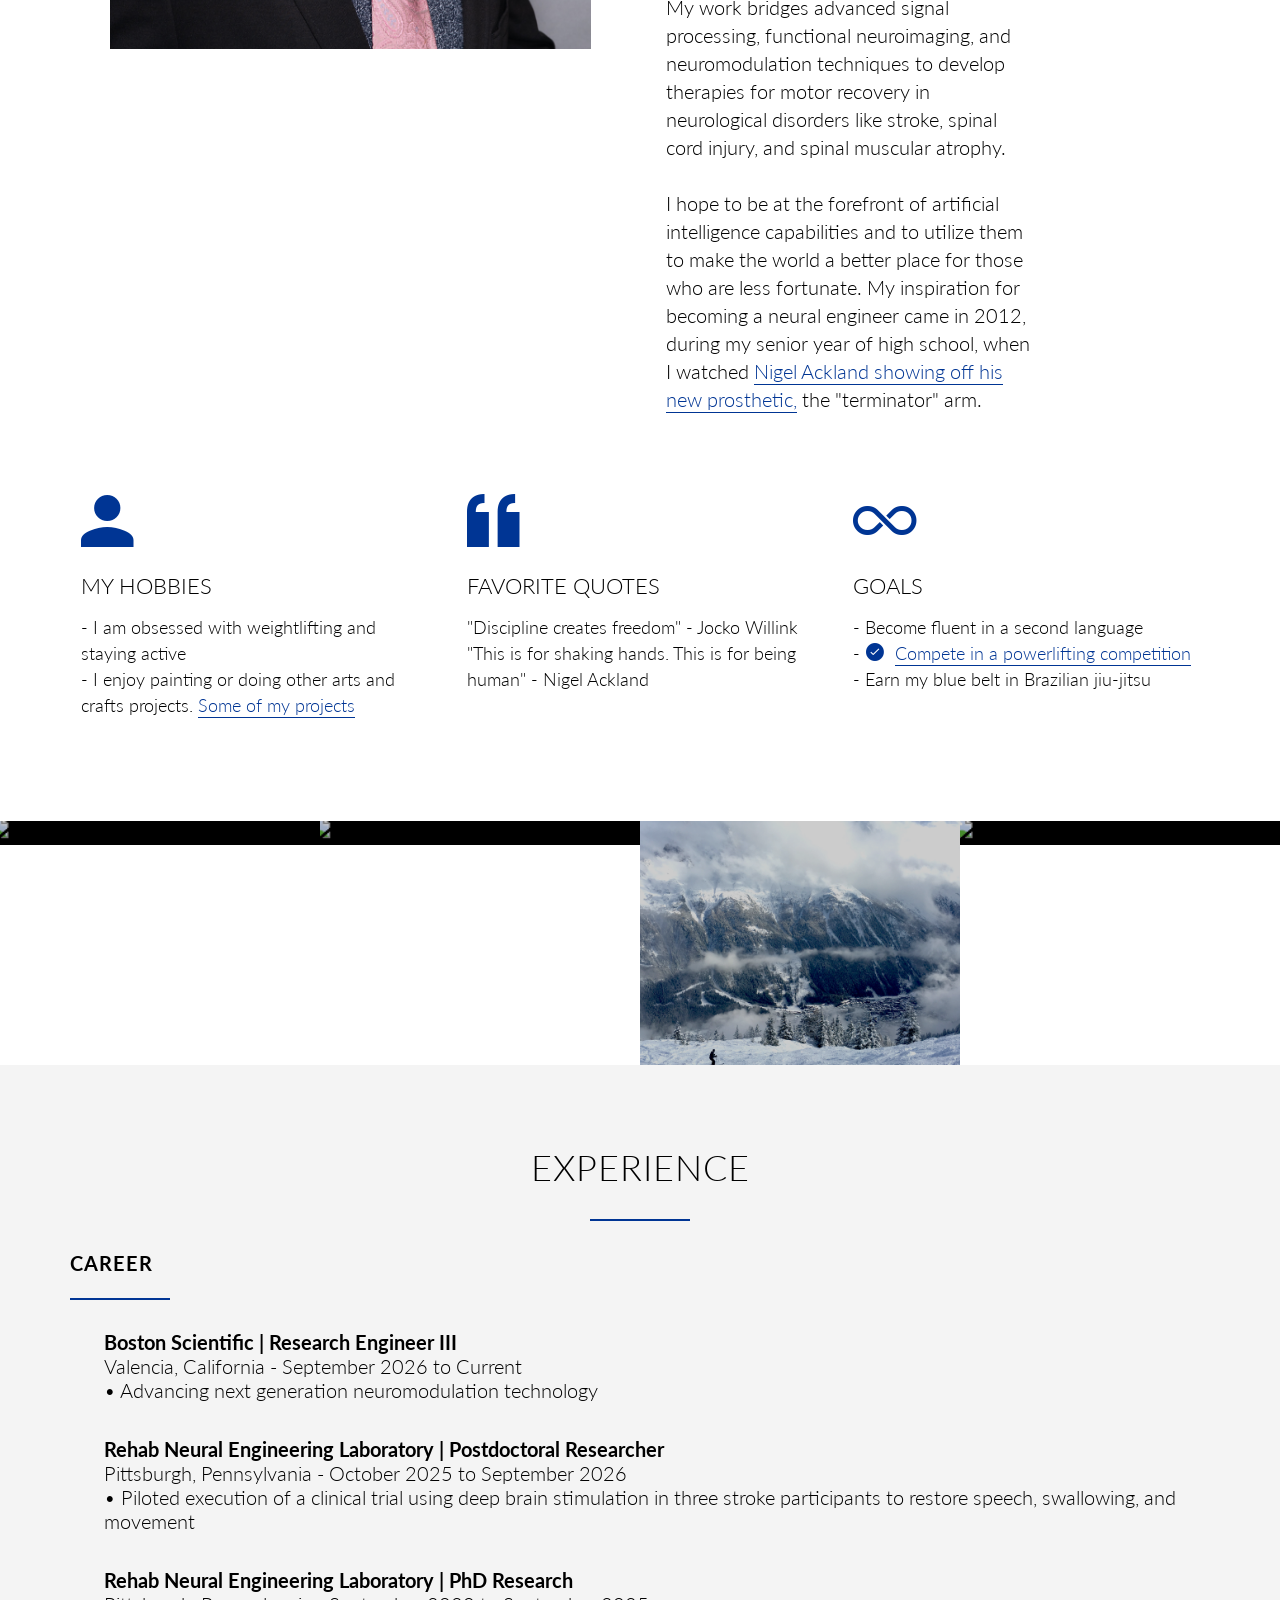
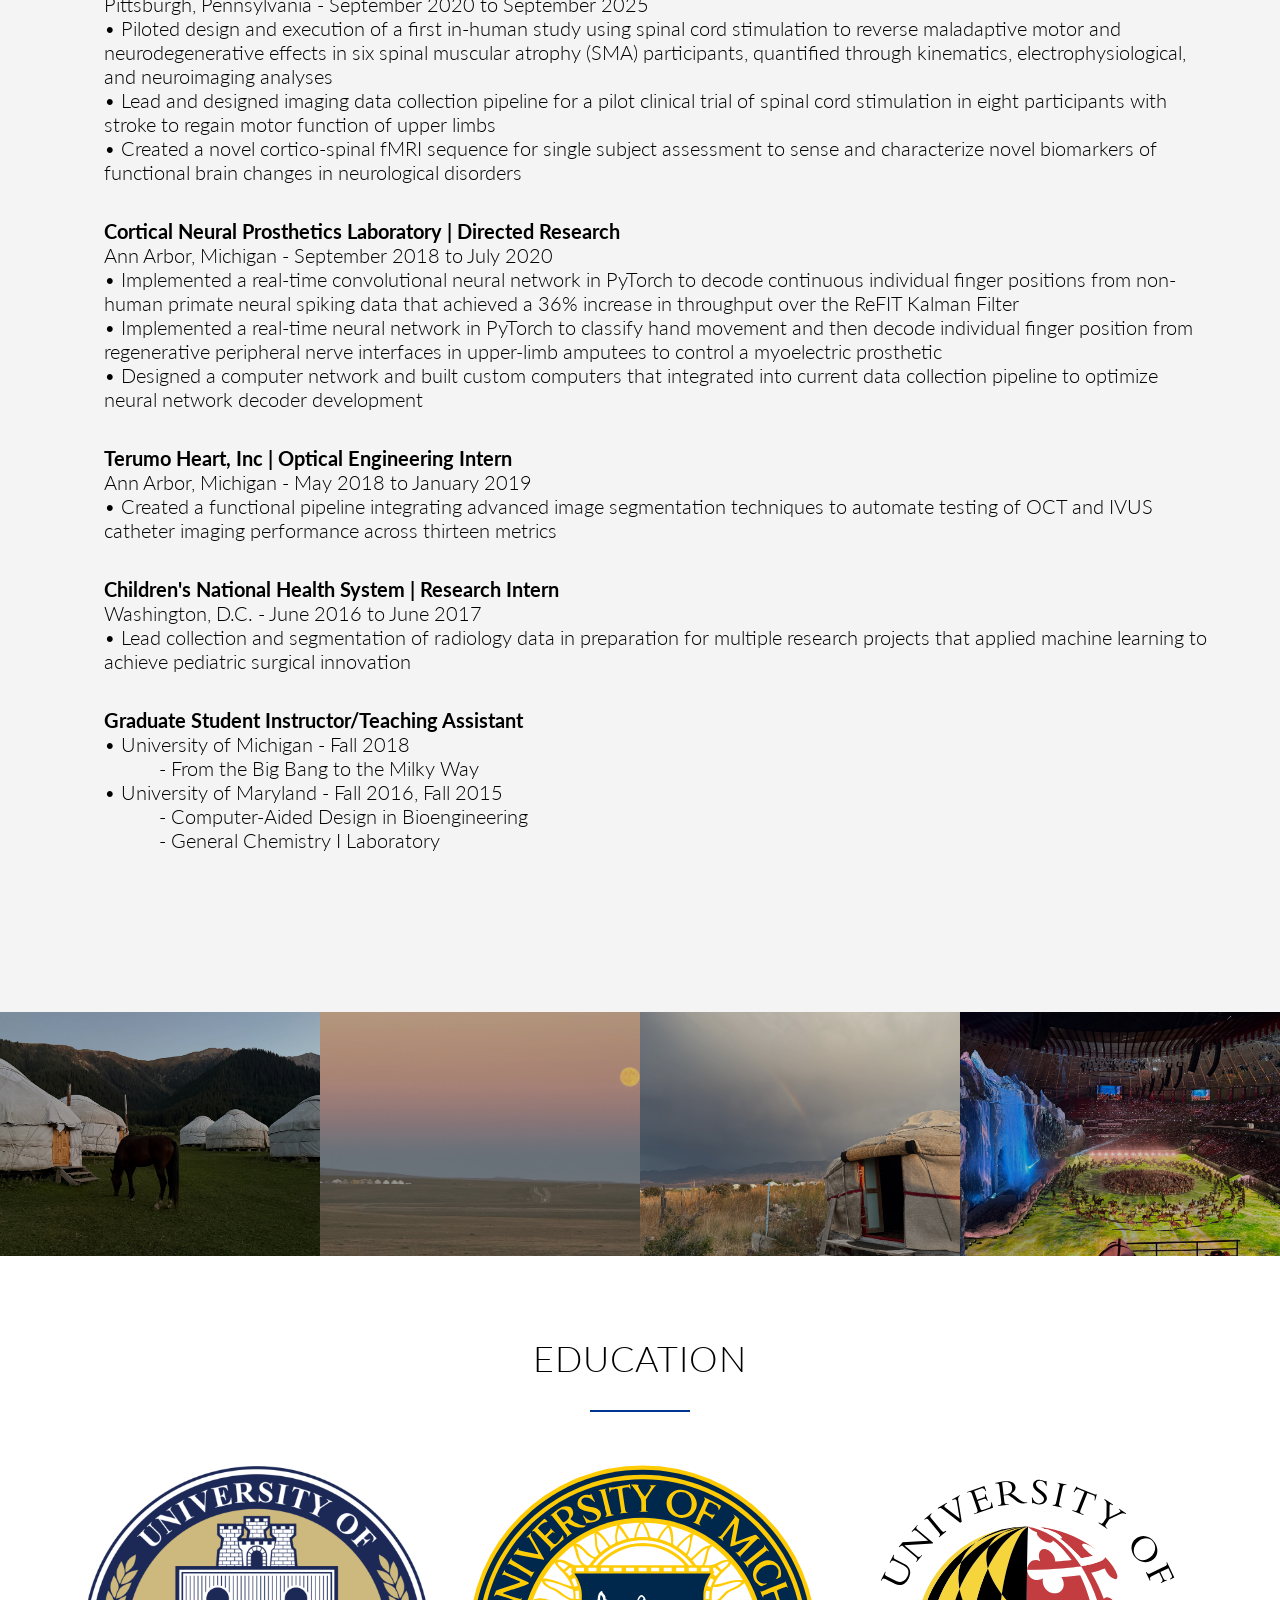
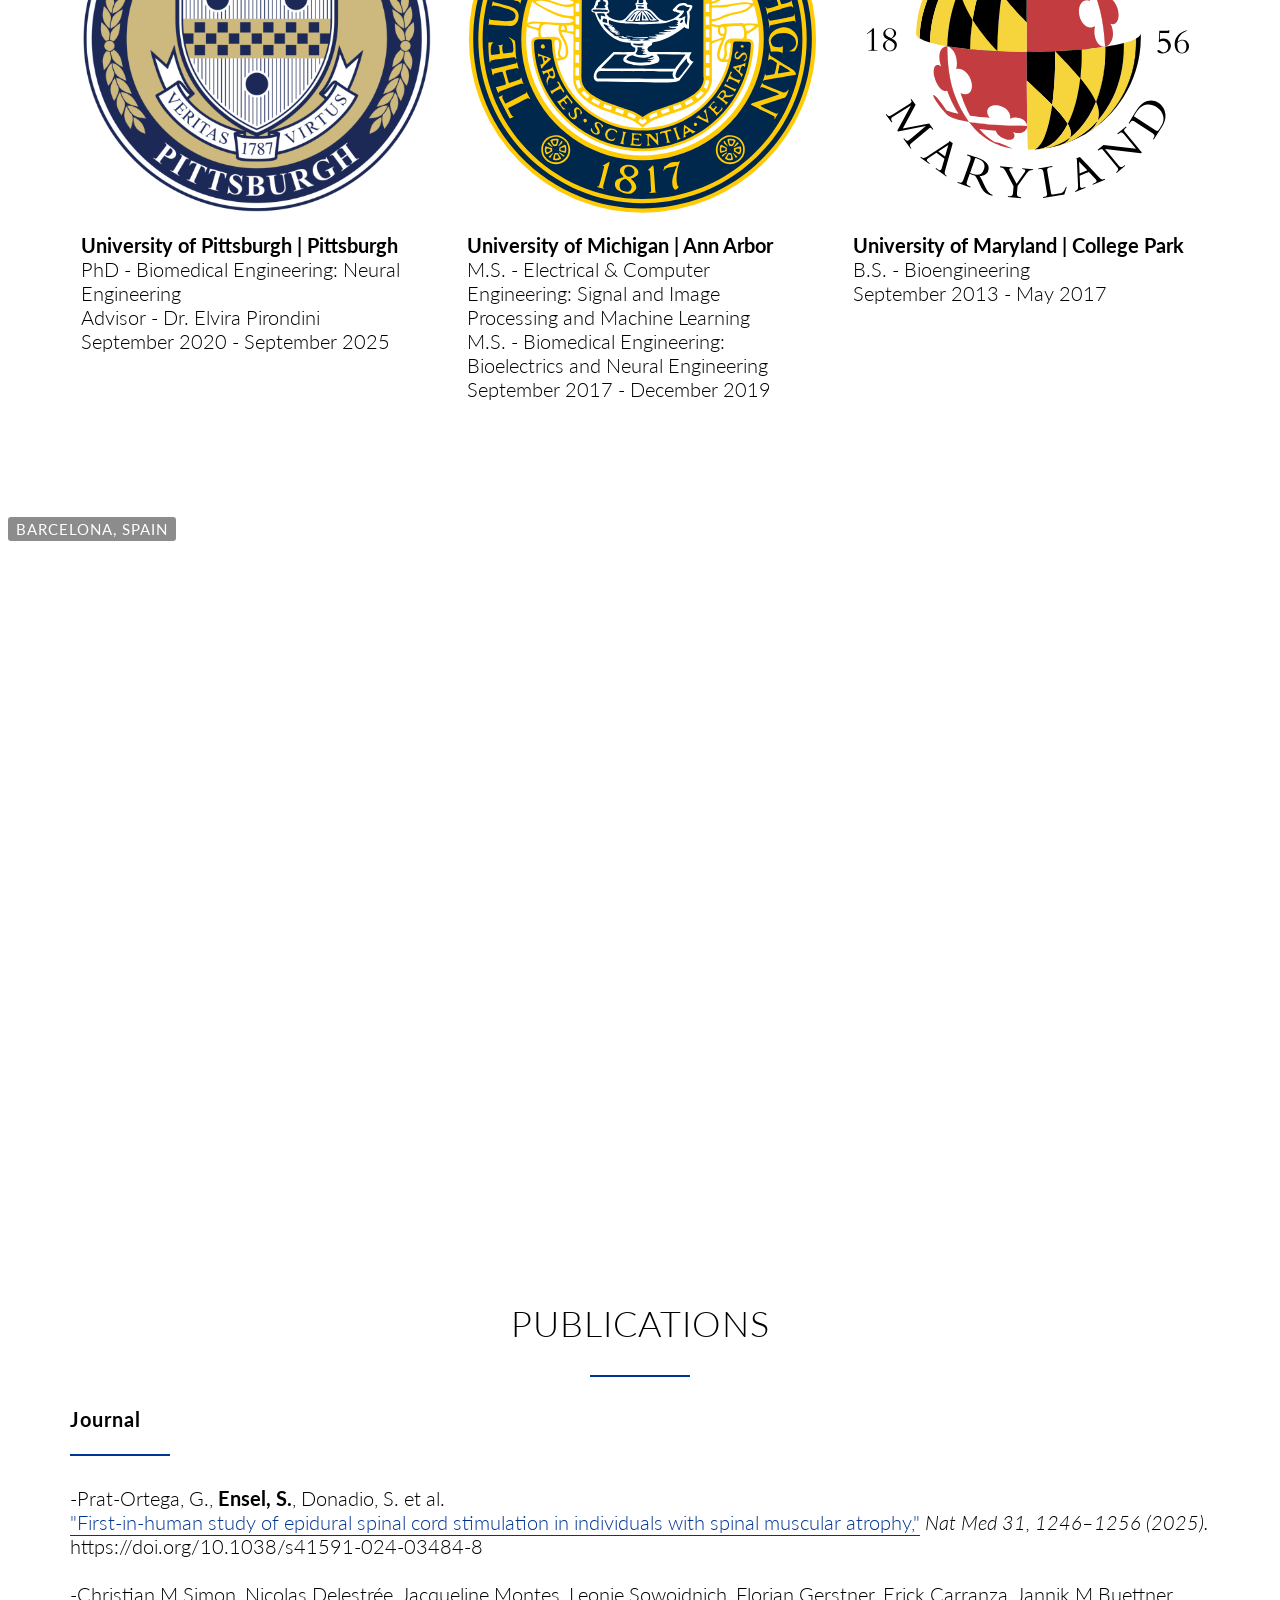
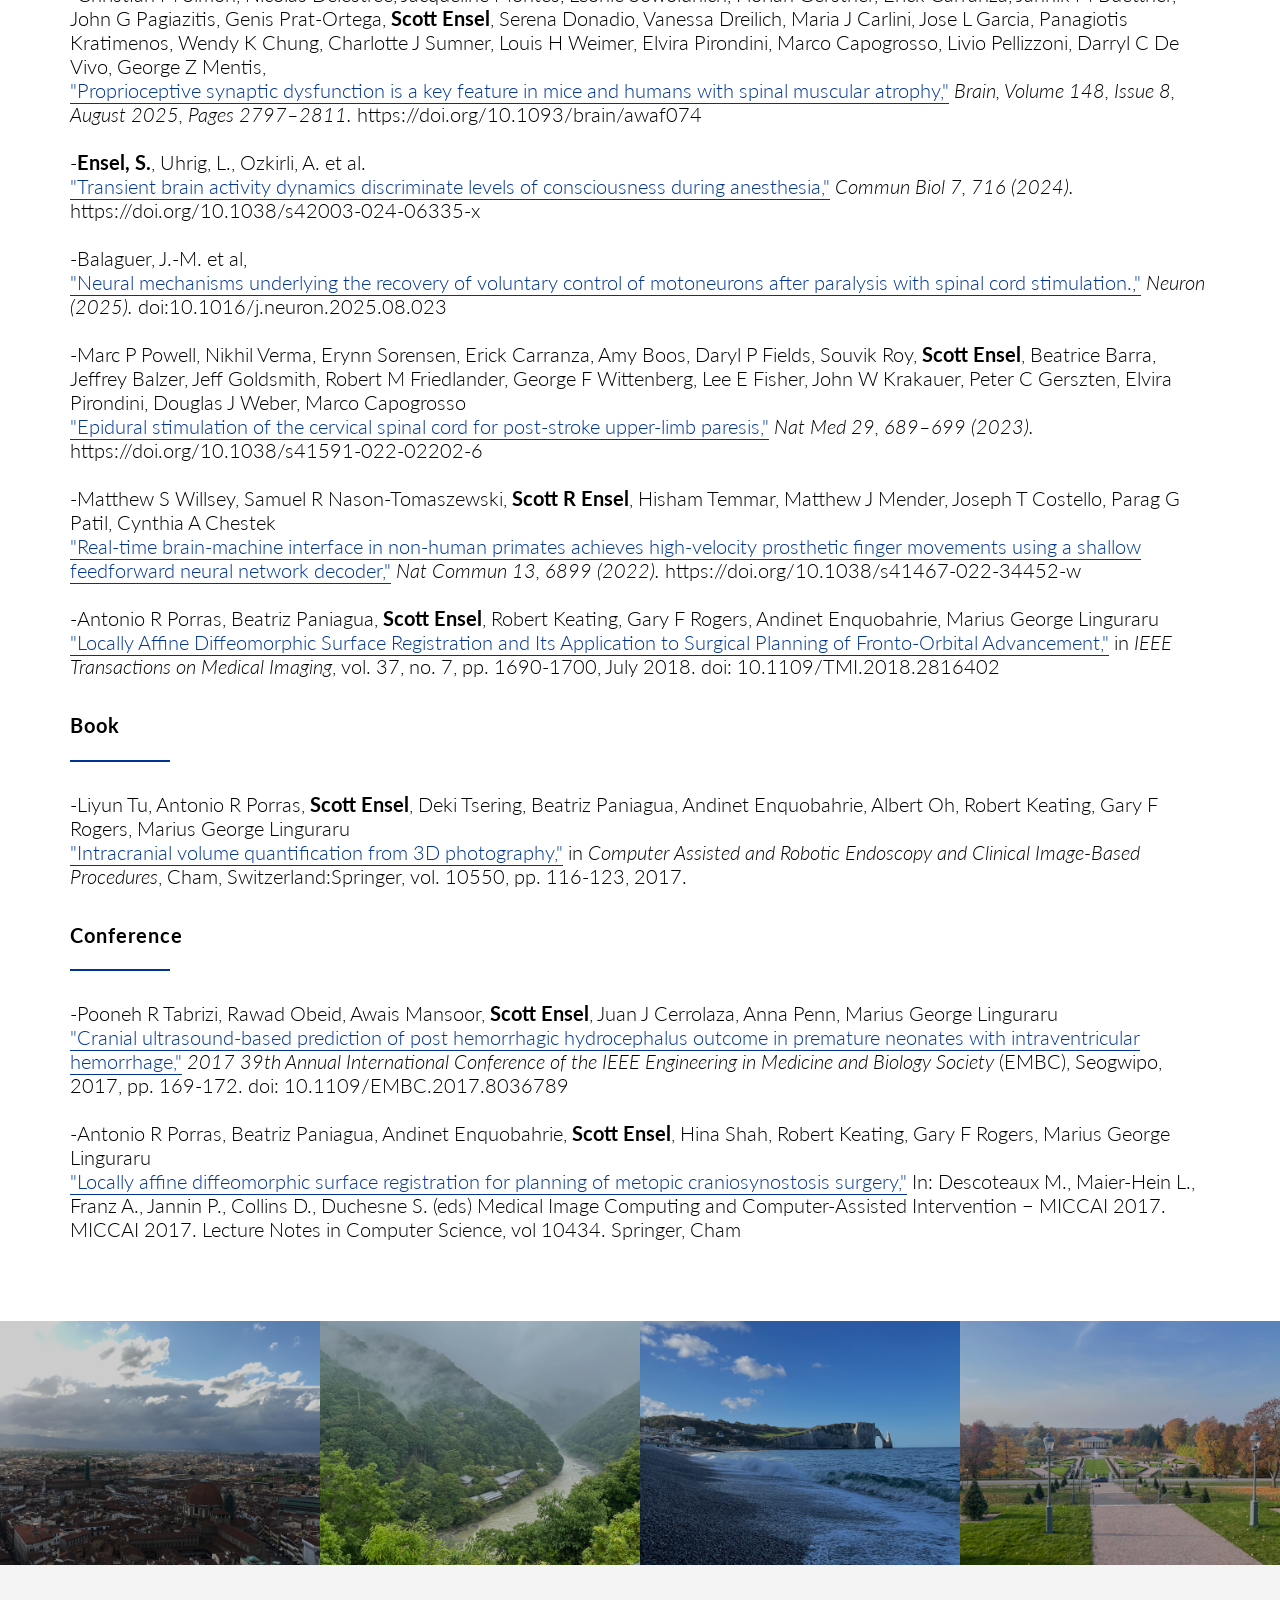
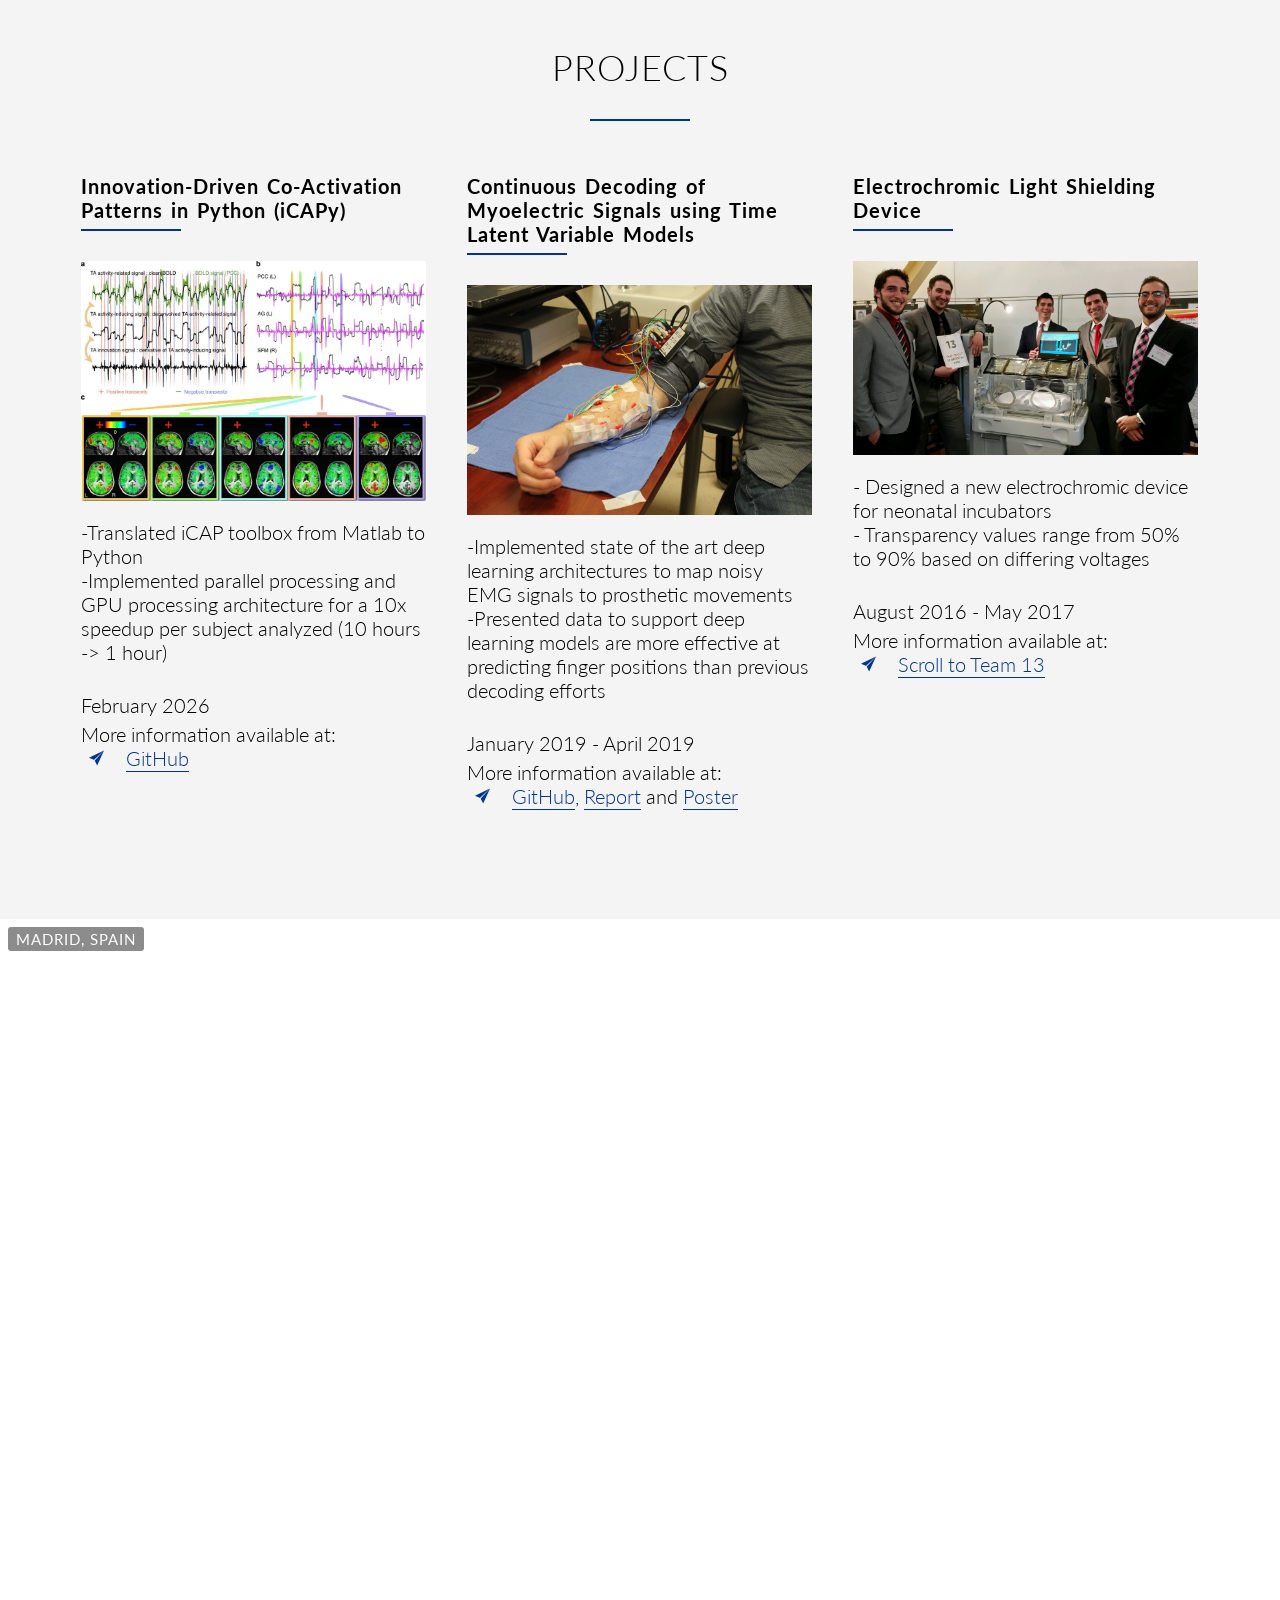
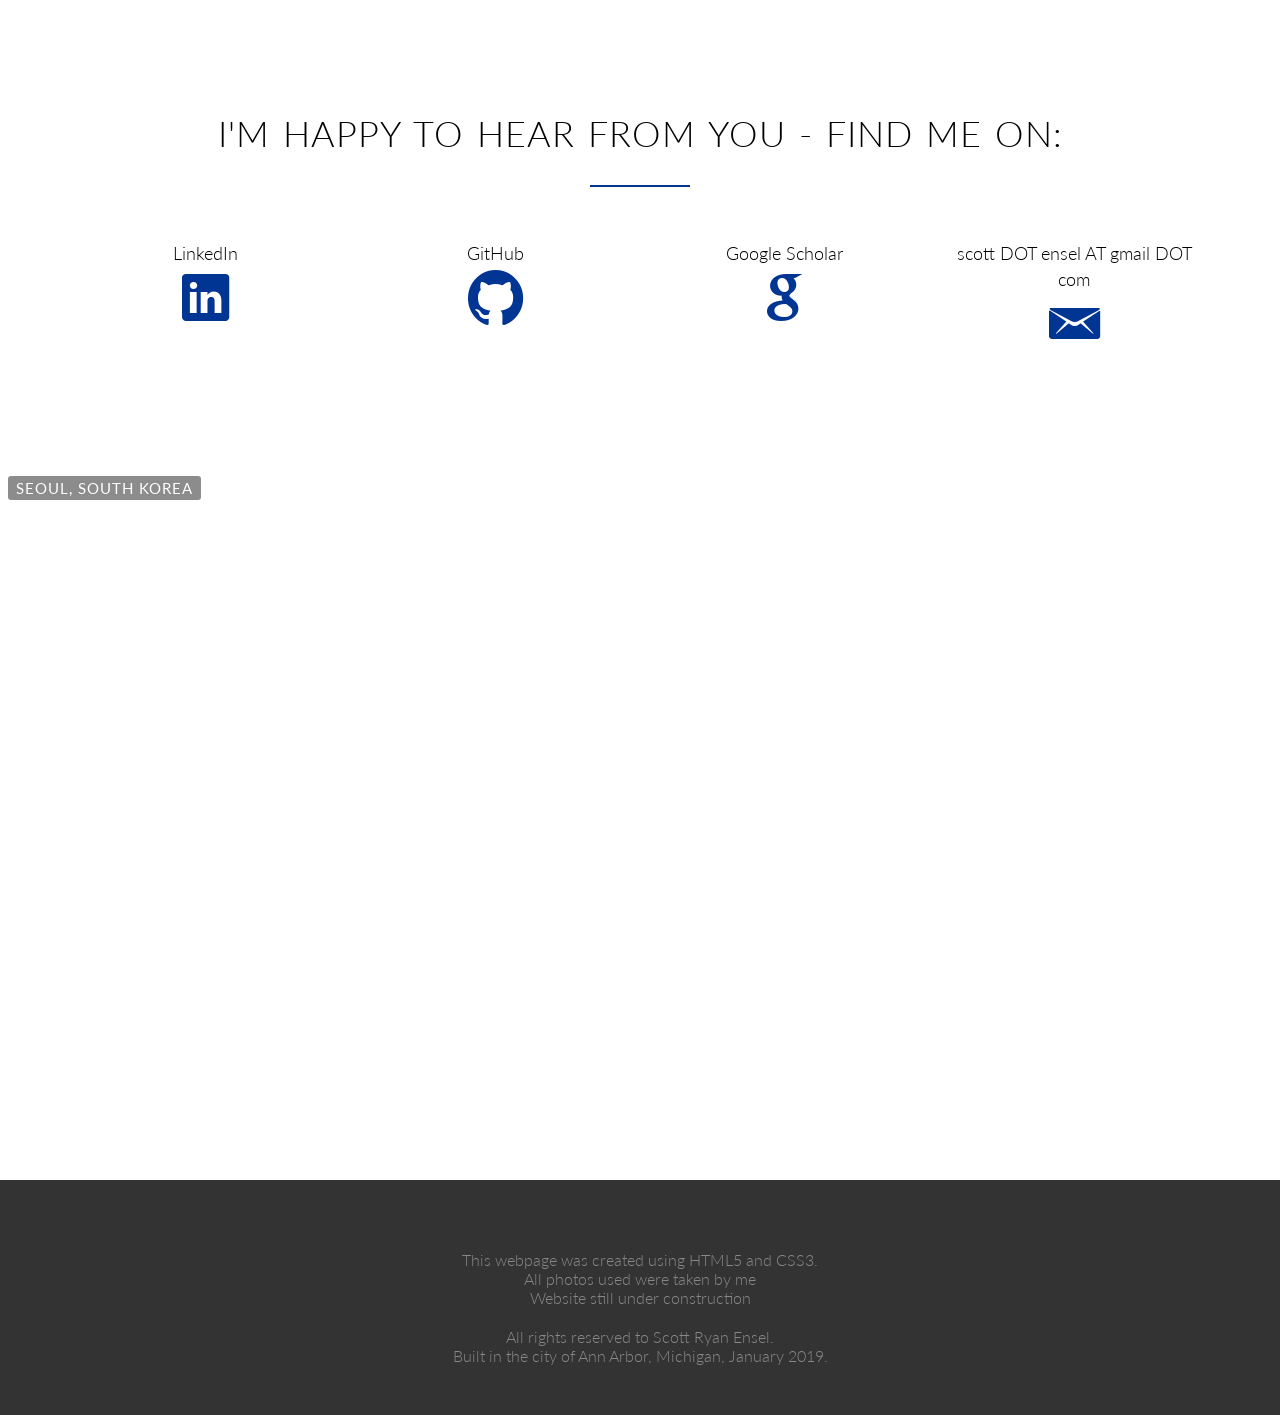
==== commit 27260750: "more" ====
--- a/index.html
+++ b/index.html
@@ -229,7 +229,7 @@
                         <li>
                             <figure class="meal-photo">
                                 <div class="photo-caption">Issyk Kul, Kyrgsztan</div>
-                                <img  style ='height: 100%; width: 100%; object-fit: contain' src="resources/img/DSC_0940.jpeg" alt="fre">
+                                <img  style ='height: 100%; width: 100%; object-fit: contain' src="resources/img/IMG_1878.jpeg" alt="fre">
                             </figure>
                         </li>
                         <li>
